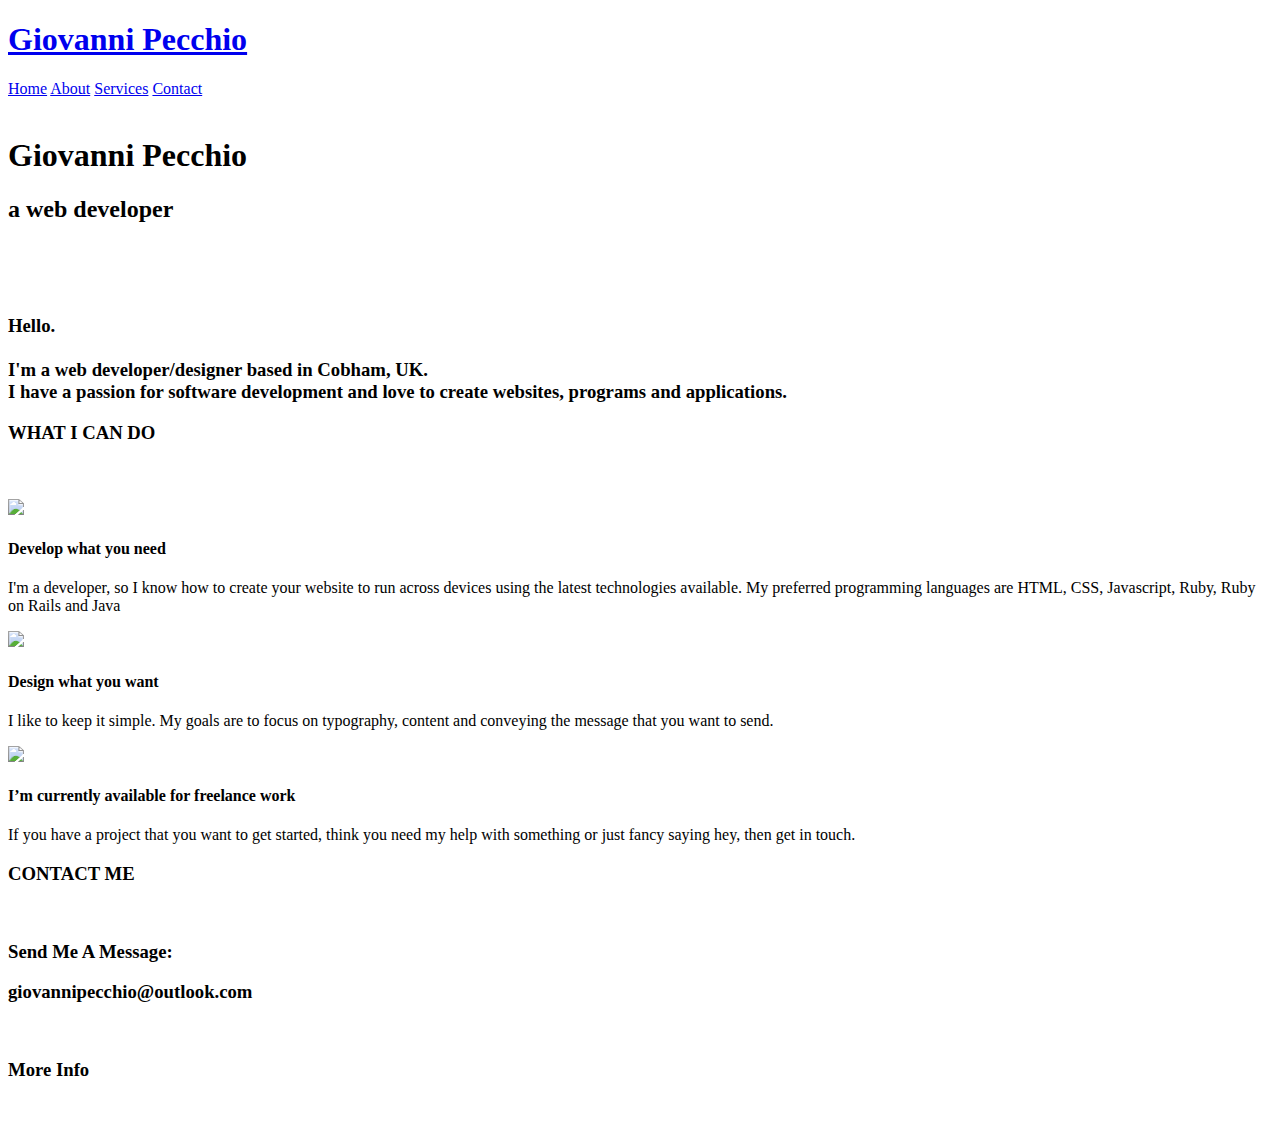
==== index.html @ c630ef9c "Added favicon" ====
<!DOCTYPE html>
<html lang="en">
  <head>
    <meta charset="utf-8">
    <meta name="viewport" content="width=device-width, initial-scale=1.0">
    <meta name="description" content="">
    <meta name="author" content="">
    <link rel="shortcut icon" href="assets/ico/favicon.png">

    <title>Giovanni Pecchio - a web developer</title>

    <!-- Bootstrap core CSS -->
    <link href="assets/css/bootstrap.css" rel="stylesheet">

    <!-- Custom styles for this template -->
    <link href="assets/css/main.css" rel="stylesheet">
	  <link rel="stylesheet" href="assets/css/font-awesome.min.css">

    <script src="assets/js/jquery.min.js"></script>
	  <script src="assets/js/Chart.js"></script>
	  <script src="assets/js/modernizr.custom.js"></script>

    <link rel='shortcut icon' href='favicon.ico' type='image/x-icon'/ >

    <link href='http://fonts.googleapis.com/css?family=Lato:300,400,700,300italic,400italic' rel='stylesheet' type='text/css'>
    <link href='http://fonts.googleapis.com/css?family=Raleway:400,300,700' rel='stylesheet' type='text/css'>
    <link href="https://fonts.googleapis.com/css?family=Pacifico" rel="stylesheet">
    <link href="https://fonts.googleapis.com/css?family=Montserrat" rel="stylesheet">
  </head>

  <body data-spy="scroll" data-offset="0" data-target="#theMenu">

	<!-- Menu -->
	<nav class="menu" id="theMenu">
		<div class="menu-wrap">
			<h1 class="logo"><a href="index.html#home">Giovanni Pecchio</a></h1>
			<i class="icon-remove menu-close"></i>
			<a href="#home" class="smoothScroll">Home</a>
			<a href="#bio" class="smoothScroll">About</a>
      <a href="#services" class="smoothScroll">Services</a>
			<a href="#contact" class="smoothScroll">Contact</a>
			<a href="https://twitter.com/GioPecchio" target="_blank"><i class="icon-twitter"></i></a>
			<a href="https://github.com/GPecchio/" target="_blank"><i class="icon-github"></i></a>
			<a href="https://www.linkedin.com/in/giovanni-p-6b7462131/" target="_blank"><i class="icon-linkedin"></i></a>
      <a href="mailto:giovannipecchio@outlook.com" target="_top"><i class="icon-envelope"></i></a>
		</div>

		<!-- Menu button -->
		<div id="menuToggle"><i class="icon-reorder"></i></div>
	</nav>

	<!-- ========== HEADER SECTION ========== -->
	<section id="home" name="home"></section>
	<div id="headerwrap">
		<div class="container">
			<br>
			<h1>Giovanni Pecchio</h1>
			<h2>a web developer</h2>
			<div class="row">
				<br>
				<br>
				<br>
				<div class="col-lg-6 col-lg-offset-3">
				</div>
			</div>
		</div><!-- /container -->
    <div id="red-box">
    </div>
	</div><!-- /headerwrap -->


	<!-- ========== BIO SECTION ========== -->
	<div id="bio">
		<div class="container">
			<div class="row">
				<div class="col-lg-8 col-lg-offset-2">
				<h3><bold>Hello.</bold><br><br> I'm a <bold>web developer</bold>/<bold>designer</bold> based in Cobham, UK.<br> I have a passion for software development and love to create <bold>websites</bold>, <bold>programs</bold> and <bold>applications.</bold>
				</h3>
				</div>
			</div>
		</div><!-- /container -->
	</div><!-- /w -->

	<!-- ========== SERVICES - GREY SECTION ========== -->
	<section id="services" name="services"></section>
	<div id="g">
		<div class="container">
			<div class="row">
				<h3><bold>WHAT I CAN DO</bold></h3>
				<br>
				<br>
				<div class="col-lg-6">
          <div class="panel panel-default">
            <div class="panel-body">
					     <img src="assets/img/coding.png">
					     <h4>Develop what you need</h4>
					     <p>I'm a developer, so I know how to create your website to run across devices using the latest technologies available. My preferred programming languages are HTML, CSS, Javascript, Ruby, Ruby on Rails and Java</p>
            </div>
          </div>
        </div>
				<div class="col-lg-6">
          <div class="panel panel-default">
            <div class="panel-body">
					     <img src="assets/img/editor.png">
					     <h4>Design what you want</h4>
					     <p>I like to keep it simple. My goals are to focus on typography, content and conveying the message that you want to send.</p>
            </div>
          </div>
        </div>
			</div>
      <div class="row">
        <div class="col-lg-12">
          <div class="panel panel-default">
            <div class="panel-body">
               <img src="assets/img/code.png">
               <h4>I’m currently available for freelance work</h4>
               <p>If you have a project that you want to get started, think you need my help with something or just fancy saying hey, then get in touch.</p>
            </div>
          </div>
        </div>
      </div>
		</div><!-- /container -->
	</div><!-- /g -->

	<!-- ========== ABOUT - GREY SECTION ========== -->
	<section id="freelance" name="freelance"></section>
	<div id="g-2" class="freelance">
		<div class="container">
			<div class="row">

			</div>
		</div><!-- /container -->
	</div><!-- /g -->

	<!-- ========== FOOTER SECTION ========== -->
	<section id="contact" name="contact"></section>
	<div id="f">
		<div class="container">
			<div class="row">
					<h3><b>CONTACT ME</b></h3>
					<br>
					<div class="col-lg-6">
						<h3><b>Send Me A Message:</b></h3>
						<h3>giovannipecchio@outlook.com</h3>
            <a href="mailto"></a>
						<br>
					</div>
					<div class="col-lg-6">
						<h3><b>More Info</b></h3>
						<p>
							<a href="https://twitter.com/GioPecchio" target="_blank"><i class="icon-twitter"></i></a>
							<a href="https://github.com/GPecchio/" target="_blank"><i class="icon-github"></i></a>
              <a href="https://www.linkedin.com/in/giovanni-p-6b7462131/" target="_blank"><i class="icon-linkedin"></i></a>
							<a href="mailto:giovannipecchio@outlook.com" target="_top"><i class="icon-envelope"></i></a>
						</p>
						<br>
					</div>
				</div>
			</div>
		</div><!-- /container -->
	</div><!-- /f -->

    <!-- Bootstrap core JavaScript
    ================================================== -->
    <!-- Placed at the end of the document so the pages load faster -->
	<script src="assets/js/classie.js"></script>
    <script src="assets/js/bootstrap.min.js"></script>
    <script src="assets/js/smoothscroll.js"></script>
	<script src="assets/js/main.js"></script>
</body>
</html>
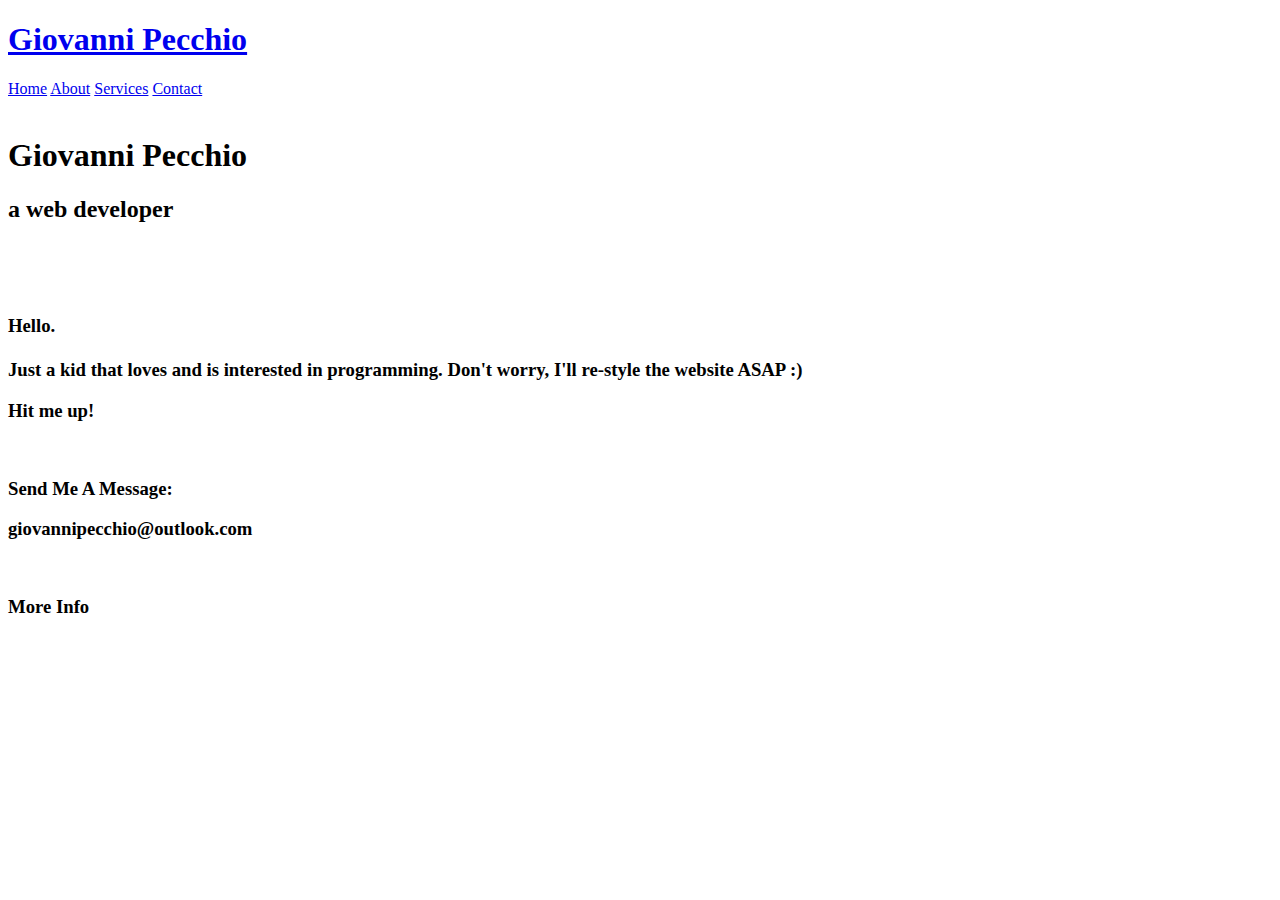
==== commit 5913d2e3: "update cringe website" ====
--- a/index.html
+++ b/index.html
@@ -20,7 +20,7 @@
 	  <script src="assets/js/Chart.js"></script>
 	  <script src="assets/js/modernizr.custom.js"></script>
 
-    <link rel='shortcut icon' href='favicon.ico' type='image/x-icon'/ >
+
 
     <link href='http://fonts.googleapis.com/css?family=Lato:300,400,700,300italic,400italic' rel='stylesheet' type='text/css'>
     <link href='http://fonts.googleapis.com/css?family=Raleway:400,300,700' rel='stylesheet' type='text/css'>
@@ -74,14 +74,14 @@
 		<div class="container">
 			<div class="row">
 				<div class="col-lg-8 col-lg-offset-2">
-				<h3><bold>Hello.</bold><br><br> I'm a <bold>web developer</bold>/<bold>designer</bold> based in Cobham, UK.<br> I have a passion for software development and love to create <bold>websites</bold>, <bold>programs</bold> and <bold>applications.</bold>
+				<h3><bold>Hello.</bold><br><br> Just a kid that loves and is interested in programming. Don't worry, I'll re-style the website ASAP :)
 				</h3>
 				</div>
 			</div>
 		</div><!-- /container -->
 	</div><!-- /w -->
 
-	<!-- ========== SERVICES - GREY SECTION ========== -->
+	<!-- ========== SERVICES - GREY SECTION ==========
 	<section id="services" name="services"></section>
 	<div id="g">
 		<div class="container">
@@ -119,9 +119,9 @@
           </div>
         </div>
       </div>
-		</div><!-- /container -->
+		</div><!-- /container
 	</div><!-- /g -->
-
+	
 	<!-- ========== ABOUT - GREY SECTION ========== -->
 	<section id="freelance" name="freelance"></section>
 	<div id="g-2" class="freelance">
@@ -137,7 +137,7 @@
 	<div id="f">
 		<div class="container">
 			<div class="row">
-					<h3><b>CONTACT ME</b></h3>
+					<h3><b>Hit me up!</b></h3>
 					<br>
 					<div class="col-lg-6">
 						<h3><b>Send Me A Message:</b></h3>
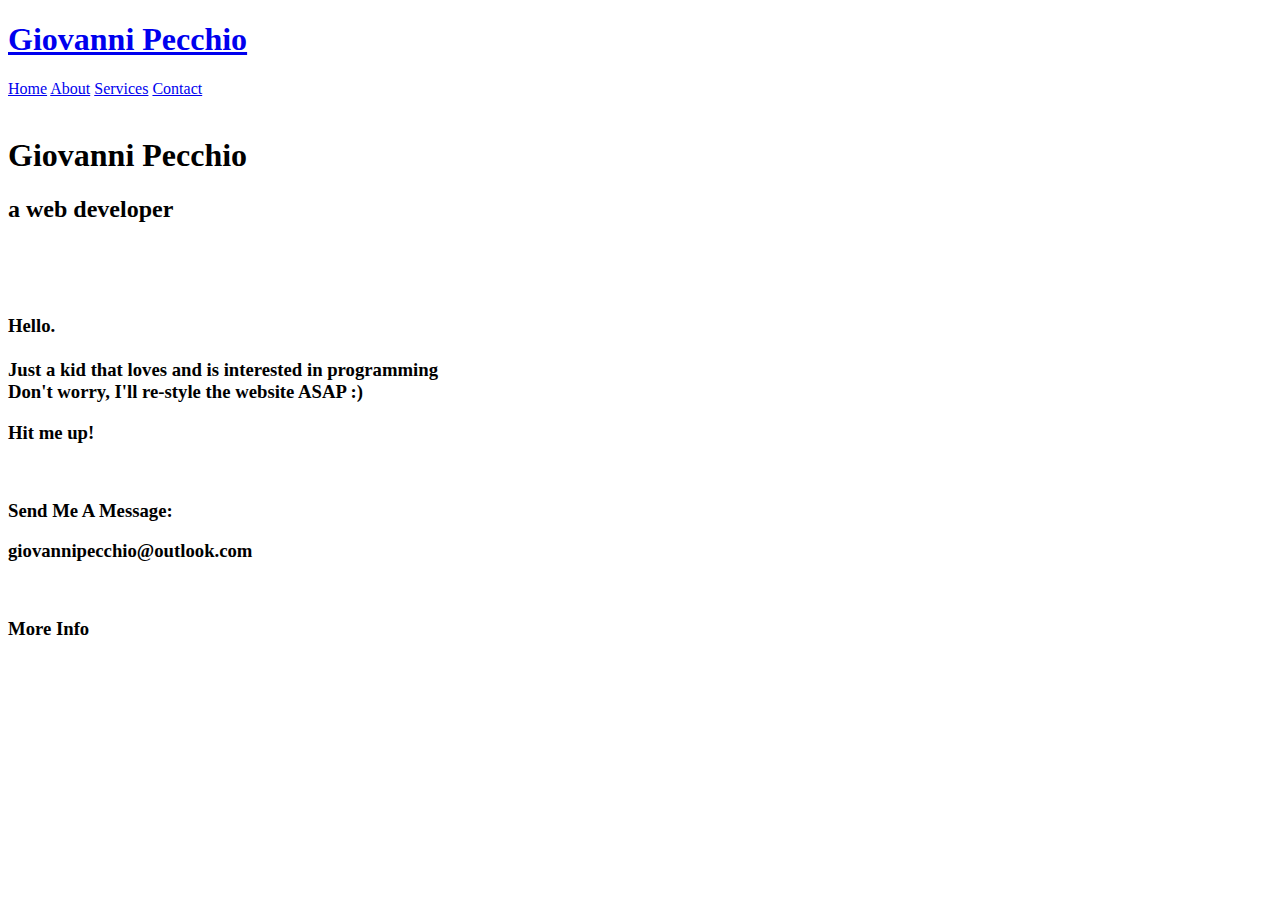
==== commit 8641e3df: "added break in about line" ====
--- a/index.html
+++ b/index.html
@@ -74,7 +74,7 @@
 		<div class="container">
 			<div class="row">
 				<div class="col-lg-8 col-lg-offset-2">
-				<h3><bold>Hello.</bold><br><br> Just a kid that loves and is interested in programming. Don't worry, I'll re-style the website ASAP :)
+				<h3><bold>Hello.</bold><br><br> Just a kid that loves and is interested in programming<br>Don't worry, I'll re-style the website ASAP :)
 				</h3>
 				</div>
 			</div>
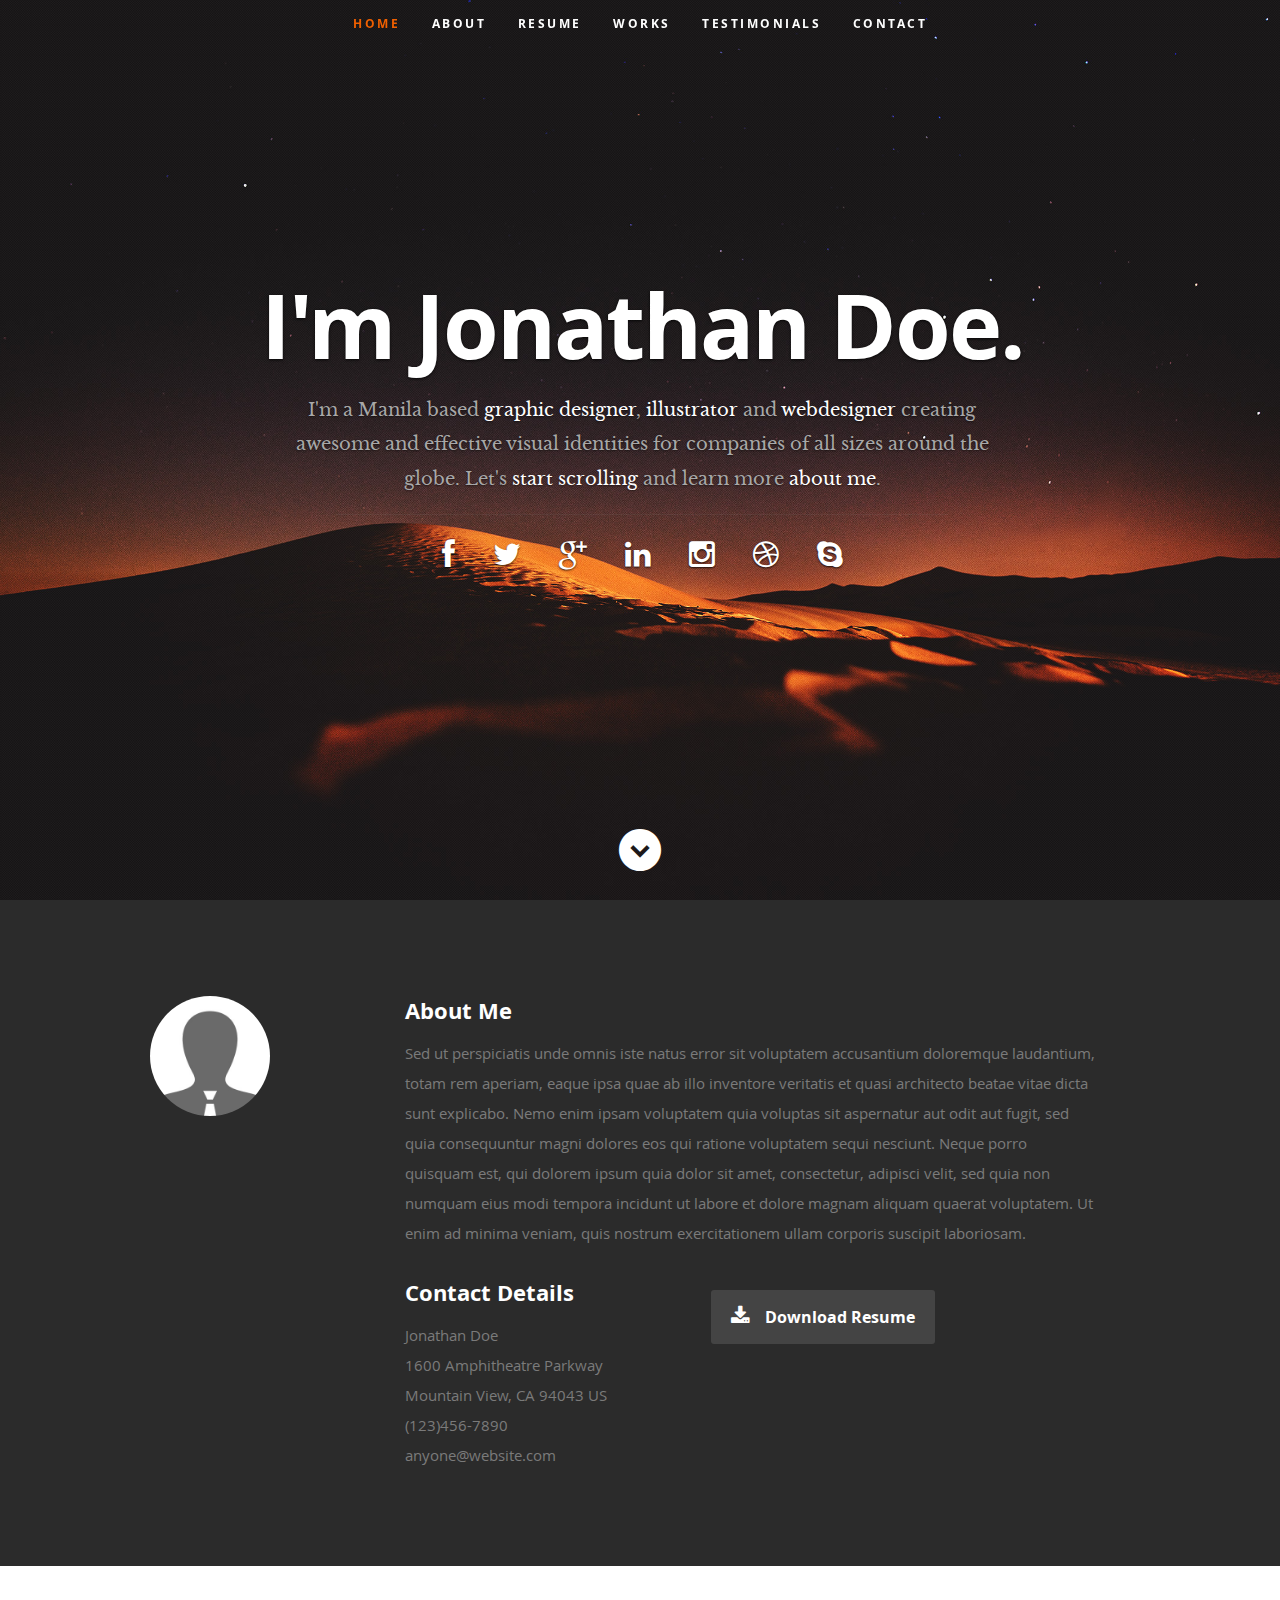
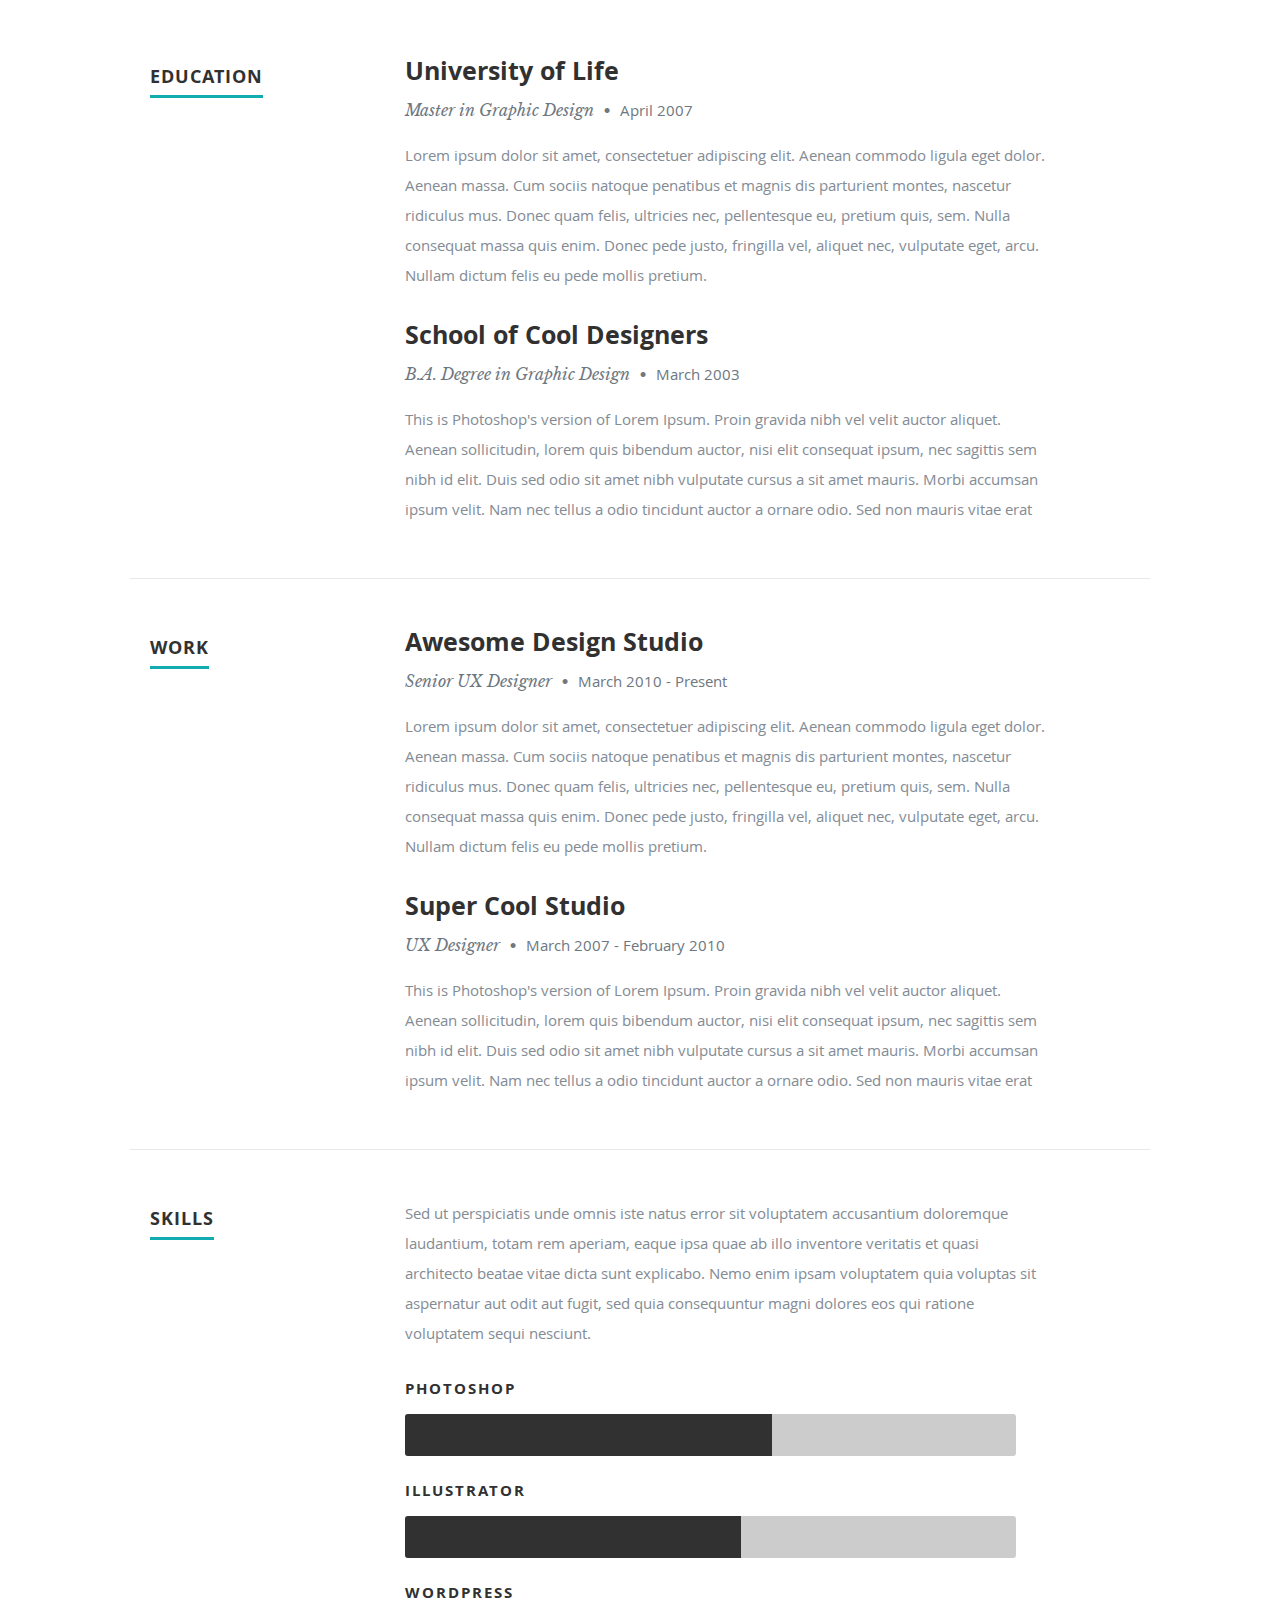
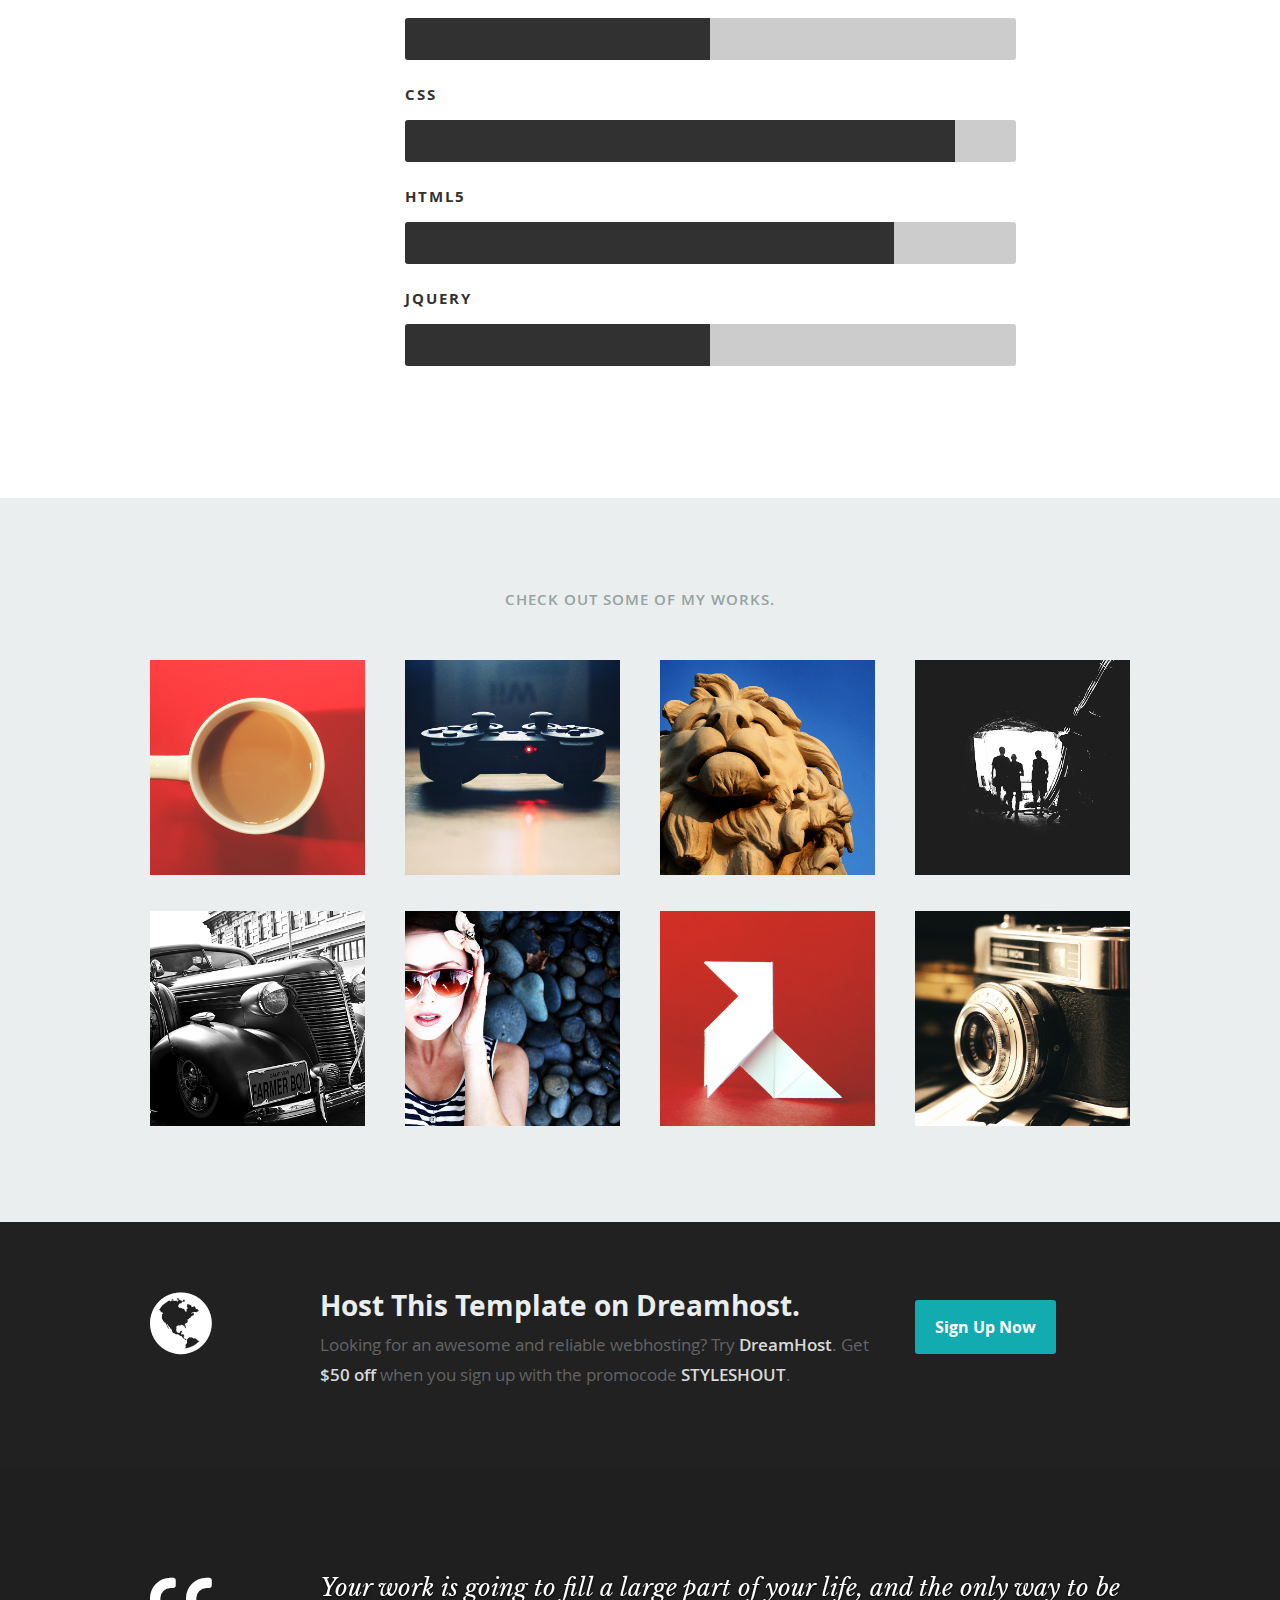
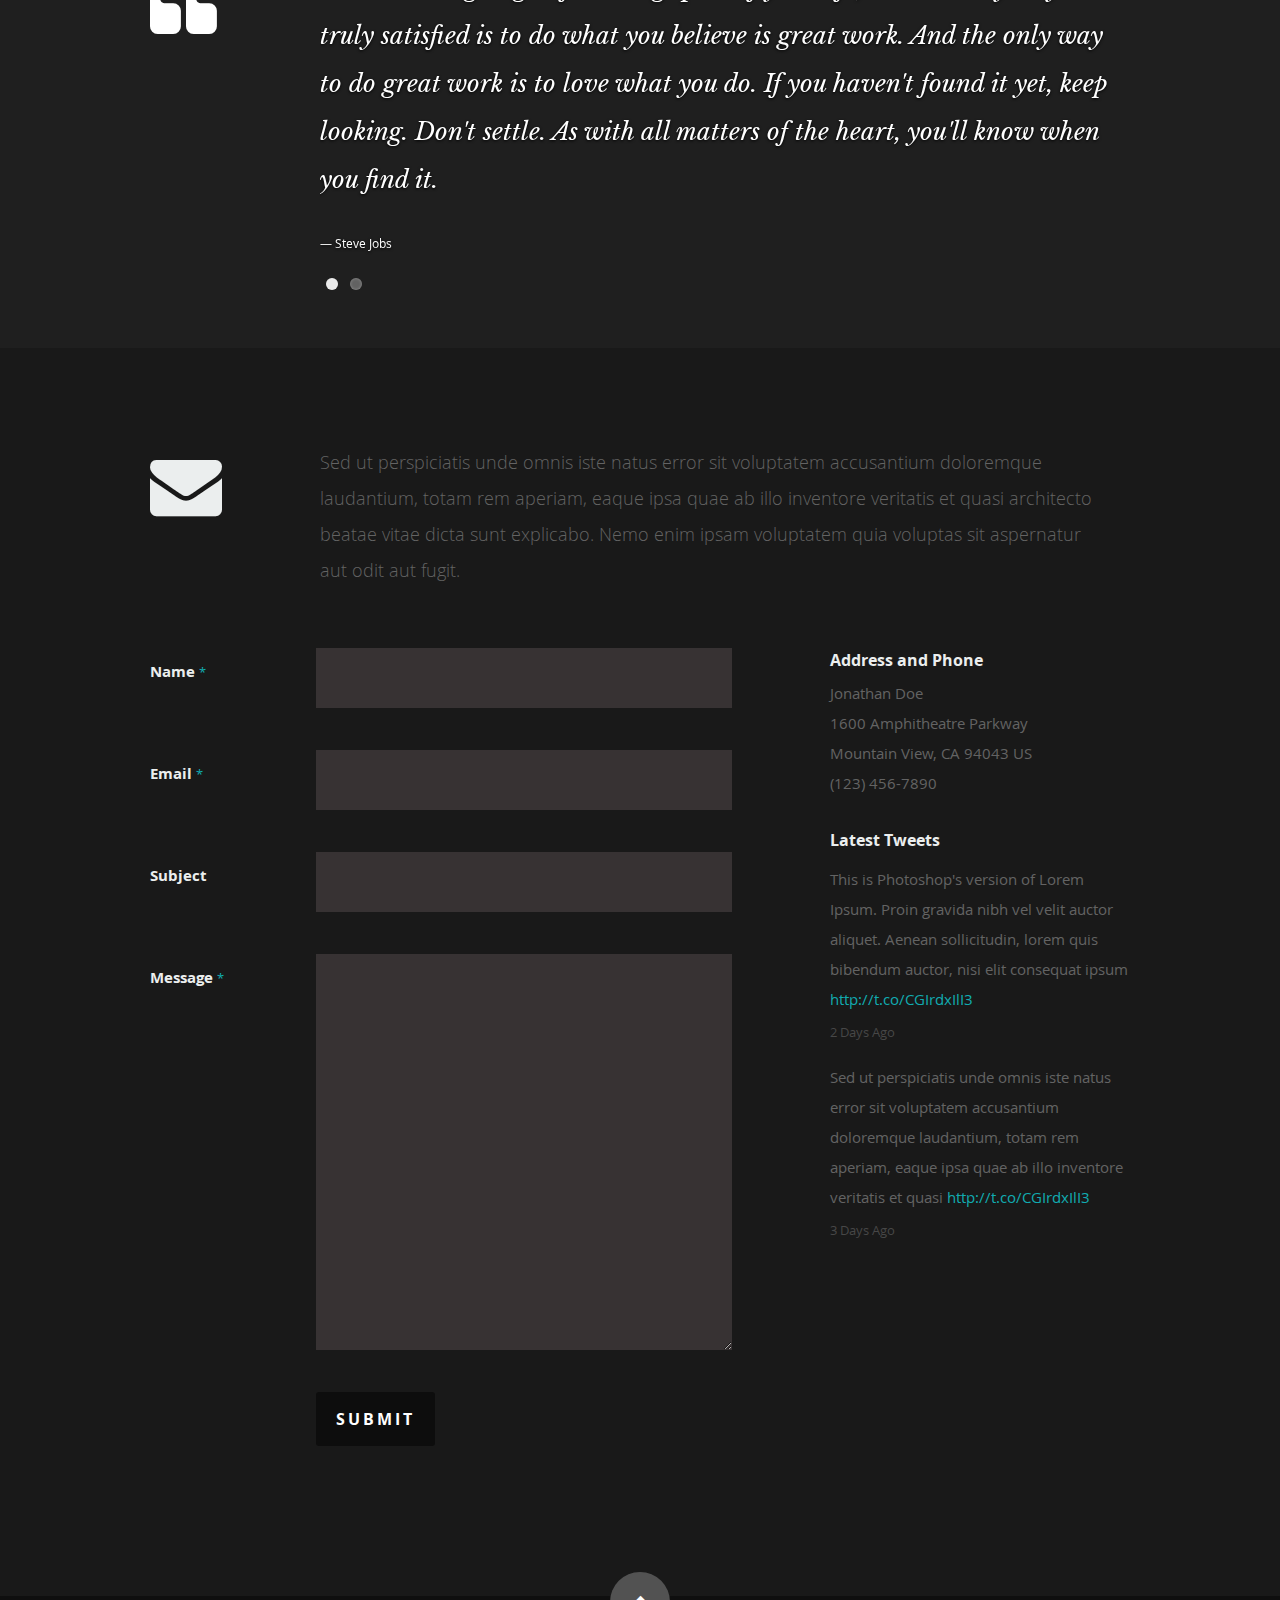
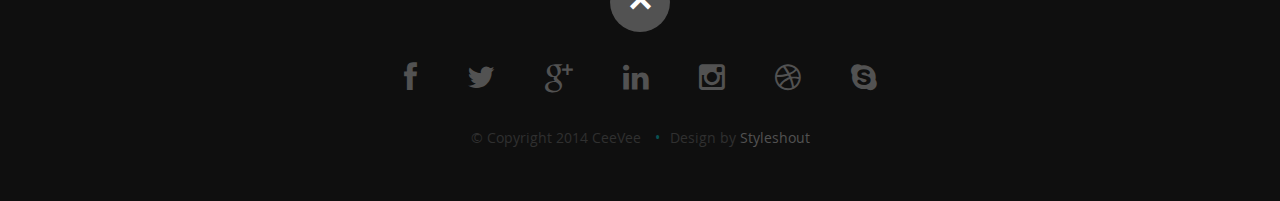
==== commit 99478d92: "changed template for website" ====
--- a/index.html
+++ b/index.html
@@ -1,171 +1,826 @@
 <!DOCTYPE html>
-<html lang="en">
-  <head>
-    <meta charset="utf-8">
-    <meta name="viewport" content="width=device-width, initial-scale=1.0">
-    <meta name="description" content="">
-    <meta name="author" content="">
-    <link rel="shortcut icon" href="assets/ico/favicon.png">
-
-    <title>Giovanni Pecchio - a web developer</title>
-
-    <!-- Bootstrap core CSS -->
-    <link href="assets/css/bootstrap.css" rel="stylesheet">
-
-    <!-- Custom styles for this template -->
-    <link href="assets/css/main.css" rel="stylesheet">
-	  <link rel="stylesheet" href="assets/css/font-awesome.min.css">
-
-    <script src="assets/js/jquery.min.js"></script>
-	  <script src="assets/js/Chart.js"></script>
-	  <script src="assets/js/modernizr.custom.js"></script>
-
-
-
-    <link href='http://fonts.googleapis.com/css?family=Lato:300,400,700,300italic,400italic' rel='stylesheet' type='text/css'>
-    <link href='http://fonts.googleapis.com/css?family=Raleway:400,300,700' rel='stylesheet' type='text/css'>
-    <link href="https://fonts.googleapis.com/css?family=Pacifico" rel="stylesheet">
-    <link href="https://fonts.googleapis.com/css?family=Montserrat" rel="stylesheet">
-  </head>
-
-  <body data-spy="scroll" data-offset="0" data-target="#theMenu">
-
-	<!-- Menu -->
-	<nav class="menu" id="theMenu">
-		<div class="menu-wrap">
-			<h1 class="logo"><a href="index.html#home">Giovanni Pecchio</a></h1>
-			<i class="icon-remove menu-close"></i>
-			<a href="#home" class="smoothScroll">Home</a>
-			<a href="#bio" class="smoothScroll">About</a>
-      <a href="#services" class="smoothScroll">Services</a>
-			<a href="#contact" class="smoothScroll">Contact</a>
-			<a href="https://twitter.com/GioPecchio" target="_blank"><i class="icon-twitter"></i></a>
-			<a href="https://github.com/GPecchio/" target="_blank"><i class="icon-github"></i></a>
-			<a href="https://www.linkedin.com/in/giovanni-p-6b7462131/" target="_blank"><i class="icon-linkedin"></i></a>
-      <a href="mailto:giovannipecchio@outlook.com" target="_top"><i class="icon-envelope"></i></a>
-		</div>
-
-		<!-- Menu button -->
-		<div id="menuToggle"><i class="icon-reorder"></i></div>
-	</nav>
-
-	<!-- ========== HEADER SECTION ========== -->
-	<section id="home" name="home"></section>
-	<div id="headerwrap">
-		<div class="container">
-			<br>
-			<h1>Giovanni Pecchio</h1>
-			<h2>a web developer</h2>
-			<div class="row">
-				<br>
-				<br>
-				<br>
-				<div class="col-lg-6 col-lg-offset-3">
-				</div>
-			</div>
-		</div><!-- /container -->
-    <div id="red-box">
-    </div>
-	</div><!-- /headerwrap -->
-
-
-	<!-- ========== BIO SECTION ========== -->
-	<div id="bio">
-		<div class="container">
-			<div class="row">
-				<div class="col-lg-8 col-lg-offset-2">
-				<h3><bold>Hello.</bold><br><br> Just a kid that loves and is interested in programming<br>Don't worry, I'll re-style the website ASAP :)
-				</h3>
-				</div>
-			</div>
-		</div><!-- /container -->
-	</div><!-- /w -->
-
-	<!-- ========== SERVICES - GREY SECTION ==========
-	<section id="services" name="services"></section>
-	<div id="g">
-		<div class="container">
-			<div class="row">
-				<h3><bold>WHAT I CAN DO</bold></h3>
-				<br>
-				<br>
-				<div class="col-lg-6">
-          <div class="panel panel-default">
-            <div class="panel-body">
-					     <img src="assets/img/coding.png">
-					     <h4>Develop what you need</h4>
-					     <p>I'm a developer, so I know how to create your website to run across devices using the latest technologies available. My preferred programming languages are HTML, CSS, Javascript, Ruby, Ruby on Rails and Java</p>
-            </div>
-          </div>
-        </div>
-				<div class="col-lg-6">
-          <div class="panel panel-default">
-            <div class="panel-body">
-					     <img src="assets/img/editor.png">
-					     <h4>Design what you want</h4>
-					     <p>I like to keep it simple. My goals are to focus on typography, content and conveying the message that you want to send.</p>
-            </div>
-          </div>
-        </div>
-			</div>
+<!--[if lt IE 8 ]><html class="no-js ie ie7" lang="en"> <![endif]-->
+<!--[if IE 8 ]><html class="no-js ie ie8" lang="en"> <![endif]-->
+<!--[if (gte IE 8)|!(IE)]><!--><html class="no-js" lang="en"> <!--<![endif]-->
+<head>
+
+   <!--- Basic Page Needs
+   ================================================== -->
+   <meta charset="utf-8">
+	<title>Ceevee - Free Responsive HTML5/CSS3 Template</title>
+	<meta name="description" content="">
+	<meta name="author" content="">
+
+   <!-- Mobile Specific Metas
+   ================================================== -->
+	<meta name="viewport" content="width=device-width, initial-scale=1, maximum-scale=1">
+
+	<!-- CSS
+    ================================================== -->
+   <link rel="stylesheet" href="css/default.css">
+	<link rel="stylesheet" href="css/layout.css">
+   <link rel="stylesheet" href="css/media-queries.css">
+   <link rel="stylesheet" href="css/magnific-popup.css">
+
+   <!-- Script
+   ================================================== -->
+	<script src="js/modernizr.js"></script>
+
+   <!-- Favicons
+	================================================== -->
+	<link rel="shortcut icon" href="favicon.png" >
+
+</head>
+
+<body>
+
+   <!-- Header
+   ================================================== -->
+   <header id="home">
+
+      <nav id="nav-wrap">
+
+         <a class="mobile-btn" href="#nav-wrap" title="Show navigation">Show navigation</a>
+	      <a class="mobile-btn" href="#" title="Hide navigation">Hide navigation</a>
+
+         <ul id="nav" class="nav">
+            <li class="current"><a class="smoothscroll" href="#home">Home</a></li>
+            <li><a class="smoothscroll" href="#about">About</a></li>
+	         <li><a class="smoothscroll" href="#resume">Resume</a></li>
+            <li><a class="smoothscroll" href="#portfolio">Works</a></li>
+            <li><a class="smoothscroll" href="#testimonials">Testimonials</a></li>
+            <li><a class="smoothscroll" href="#contact">Contact</a></li>
+         </ul> <!-- end #nav -->
+
+      </nav> <!-- end #nav-wrap -->
+
+      <div class="row banner">
+         <div class="banner-text">
+            <h1 class="responsive-headline">I'm Jonathan Doe.</h1>
+            <h3>I'm a Manila based <span>graphic designer</span>, <span>illustrator</span> and <span>webdesigner</span> creating awesome and
+            effective visual identities for companies of all sizes around the globe. Let's <a class="smoothscroll" href="#about">start scrolling</a>
+            and learn more <a class="smoothscroll" href="#about">about me</a>.</h3>
+            <hr />
+            <ul class="social">
+               <li><a href="#"><i class="fa fa-facebook"></i></a></li>
+               <li><a href="#"><i class="fa fa-twitter"></i></a></li>
+               <li><a href="#"><i class="fa fa-google-plus"></i></a></li>
+               <li><a href="#"><i class="fa fa-linkedin"></i></a></li>
+               <li><a href="#"><i class="fa fa-instagram"></i></a></li>
+               <li><a href="#"><i class="fa fa-dribbble"></i></a></li>
+               <li><a href="#"><i class="fa fa-skype"></i></a></li>
+            </ul>
+         </div>
+      </div>
+
+      <p class="scrolldown">
+         <a class="smoothscroll" href="#about"><i class="icon-down-circle"></i></a>
+      </p>
+
+   </header> <!-- Header End -->
+
+
+   <!-- About Section
+   ================================================== -->
+   <section id="about">
+
       <div class="row">
-        <div class="col-lg-12">
-          <div class="panel panel-default">
-            <div class="panel-body">
-               <img src="assets/img/code.png">
-               <h4>I’m currently available for freelance work</h4>
-               <p>If you have a project that you want to get started, think you need my help with something or just fancy saying hey, then get in touch.</p>
-            </div>
-          </div>
-        </div>
+
+         <div class="three columns">
+
+            <img class="profile-pic"  src="images/profilepic.jpg" alt="" />
+
+         </div>
+
+         <div class="nine columns main-col">
+
+            <h2>About Me</h2>
+
+            <p>Sed ut perspiciatis unde omnis iste natus error sit voluptatem accusantium doloremque laudantium, totam rem aperiam,
+            eaque ipsa quae ab illo inventore veritatis et quasi architecto beatae vitae dicta sunt explicabo. Nemo enim ipsam
+            voluptatem quia voluptas sit aspernatur aut odit aut fugit, sed quia consequuntur magni dolores eos qui ratione
+            voluptatem sequi nesciunt. Neque porro quisquam est, qui dolorem ipsum quia dolor sit amet, consectetur, adipisci velit,
+            sed quia non numquam eius modi tempora incidunt ut labore et dolore magnam aliquam quaerat voluptatem.
+            Ut enim ad minima veniam, quis nostrum exercitationem ullam corporis suscipit laboriosam.
+            </p>
+
+            <div class="row">
+
+               <div class="columns contact-details">
+
+                  <h2>Contact Details</h2>
+                  <p class="address">
+						   <span>Jonathan Doe</span><br>
+						   <span>1600 Amphitheatre Parkway<br>
+						         Mountain View, CA 94043 US
+                     </span><br>
+						   <span>(123)456-7890</span><br>
+                     <span>anyone@website.com</span>
+					   </p>
+
+               </div>
+
+               <div class="columns download">
+                  <p>
+                     <a href="#" class="button"><i class="fa fa-download"></i>Download Resume</a>
+                  </p>
+               </div>
+
+            </div> <!-- end row -->
+
+         </div> <!-- end .main-col -->
+
       </div>
-		</div><!-- /container
-	</div><!-- /g -->
-	
-	<!-- ========== ABOUT - GREY SECTION ========== -->
-	<section id="freelance" name="freelance"></section>
-	<div id="g-2" class="freelance">
-		<div class="container">
-			<div class="row">
-
-			</div>
-		</div><!-- /container -->
-	</div><!-- /g -->
-
-	<!-- ========== FOOTER SECTION ========== -->
-	<section id="contact" name="contact"></section>
-	<div id="f">
-		<div class="container">
-			<div class="row">
-					<h3><b>Hit me up!</b></h3>
-					<br>
-					<div class="col-lg-6">
-						<h3><b>Send Me A Message:</b></h3>
-						<h3>giovannipecchio@outlook.com</h3>
-            <a href="mailto"></a>
-						<br>
-					</div>
-					<div class="col-lg-6">
-						<h3><b>More Info</b></h3>
-						<p>
-							<a href="https://twitter.com/GioPecchio" target="_blank"><i class="icon-twitter"></i></a>
-							<a href="https://github.com/GPecchio/" target="_blank"><i class="icon-github"></i></a>
-              <a href="https://www.linkedin.com/in/giovanni-p-6b7462131/" target="_blank"><i class="icon-linkedin"></i></a>
-							<a href="mailto:giovannipecchio@outlook.com" target="_top"><i class="icon-envelope"></i></a>
-						</p>
-						<br>
-					</div>
-				</div>
-			</div>
-		</div><!-- /container -->
-	</div><!-- /f -->
-
-    <!-- Bootstrap core JavaScript
-    ================================================== -->
-    <!-- Placed at the end of the document so the pages load faster -->
-	<script src="assets/js/classie.js"></script>
-    <script src="assets/js/bootstrap.min.js"></script>
-    <script src="assets/js/smoothscroll.js"></script>
-	<script src="assets/js/main.js"></script>
+
+   </section> <!-- About Section End-->
+
+
+   <!-- Resume Section
+   ================================================== -->
+   <section id="resume">
+
+      <!-- Education
+      ----------------------------------------------- -->
+      <div class="row education">
+
+         <div class="three columns header-col">
+            <h1><span>Education</span></h1>
+         </div>
+
+         <div class="nine columns main-col">
+
+            <div class="row item">
+
+               <div class="twelve columns">
+
+                  <h3>University of Life</h3>
+                  <p class="info">Master in Graphic Design <span>&bull;</span> <em class="date">April 2007</em></p>
+
+                  <p>
+                  Lorem ipsum dolor sit amet, consectetuer adipiscing elit. Aenean commodo ligula eget dolor. Aenean massa.
+                  Cum sociis natoque penatibus et magnis dis parturient montes, nascetur ridiculus mus. Donec quam felis,
+                  ultricies nec, pellentesque eu, pretium quis, sem. Nulla consequat massa quis enim.
+                  Donec pede justo, fringilla vel, aliquet nec, vulputate eget, arcu. Nullam dictum felis eu pede mollis pretium.
+                  </p>
+
+               </div>
+
+            </div> <!-- item end -->
+
+            <div class="row item">
+
+               <div class="twelve columns">
+
+                  <h3>School of Cool Designers</h3>
+                  <p class="info">B.A. Degree in Graphic Design <span>&bull;</span> <em class="date">March 2003</em></p>
+
+                  <p>
+                  This is Photoshop's version  of Lorem Ipsum. Proin gravida nibh vel velit auctor aliquet.
+                  Aenean sollicitudin, lorem quis bibendum auctor, nisi elit consequat ipsum, nec sagittis sem
+                  nibh id elit. Duis sed odio sit amet nibh vulputate cursus a sit amet mauris. Morbi accumsan
+                  ipsum velit. Nam nec tellus a odio tincidunt auctor a ornare odio. Sed non  mauris vitae erat
+                  </p>
+
+               </div>
+
+            </div> <!-- item end -->
+
+         </div> <!-- main-col end -->
+
+      </div> <!-- End Education -->
+
+
+      <!-- Work
+      ----------------------------------------------- -->
+      <div class="row work">
+
+         <div class="three columns header-col">
+            <h1><span>Work</span></h1>
+         </div>
+
+         <div class="nine columns main-col">
+
+            <div class="row item">
+
+               <div class="twelve columns">
+
+                  <h3>Awesome Design Studio</h3>
+                  <p class="info">Senior UX Designer <span>&bull;</span> <em class="date">March 2010 - Present</em></p>
+
+                  <p>
+                  Lorem ipsum dolor sit amet, consectetuer adipiscing elit. Aenean commodo ligula eget dolor. Aenean massa.
+                  Cum sociis natoque penatibus et magnis dis parturient montes, nascetur ridiculus mus. Donec quam felis,
+                  ultricies nec, pellentesque eu, pretium quis, sem. Nulla consequat massa quis enim.
+                  Donec pede justo, fringilla vel, aliquet nec, vulputate eget, arcu. Nullam dictum felis eu pede mollis pretium.
+                  </p>
+
+               </div>
+
+            </div> <!-- item end -->
+
+            <div class="row item">
+
+               <div class="twelve columns">
+
+                  <h3>Super Cool Studio</h3>
+                  <p class="info">UX Designer <span>&bull;</span> <em class="date">March 2007 - February 2010</em></p>
+
+                  <p>
+                  This is Photoshop's version  of Lorem Ipsum. Proin gravida nibh vel velit auctor aliquet.
+                  Aenean sollicitudin, lorem quis bibendum auctor, nisi elit consequat ipsum, nec sagittis sem
+                  nibh id elit. Duis sed odio sit amet nibh vulputate cursus a sit amet mauris. Morbi accumsan
+                  ipsum velit. Nam nec tellus a odio tincidunt auctor a ornare odio. Sed non  mauris vitae erat
+                  </p>
+
+               </div>
+
+            </div> <!-- item end -->
+
+         </div> <!-- main-col end -->
+
+      </div> <!-- End Work -->
+
+
+      <!-- Skills
+      ----------------------------------------------- -->
+      <div class="row skill">
+
+         <div class="three columns header-col">
+            <h1><span>Skills</span></h1>
+         </div>
+
+         <div class="nine columns main-col">
+
+            <p>Sed ut perspiciatis unde omnis iste natus error sit voluptatem accusantium doloremque laudantium, totam rem aperiam,
+            eaque ipsa quae ab illo inventore veritatis et quasi architecto beatae vitae dicta sunt explicabo. Nemo enim ipsam
+            voluptatem quia voluptas sit aspernatur aut odit aut fugit, sed quia consequuntur magni dolores eos qui ratione
+            voluptatem sequi nesciunt.
+            </p>
+
+				<div class="bars">
+
+				   <ul class="skills">
+					   <li><span class="bar-expand photoshop"></span><em>Photoshop</em></li>
+                  <li><span class="bar-expand illustrator"></span><em>Illustrator</em></li>
+						<li><span class="bar-expand wordpress"></span><em>Wordpress</em></li>
+						<li><span class="bar-expand css"></span><em>CSS</em></li>
+						<li><span class="bar-expand html5"></span><em>HTML5</em></li>
+                  <li><span class="bar-expand jquery"></span><em>jQuery</em></li>
+					</ul>
+
+				</div><!-- end skill-bars -->
+
+			</div> <!-- main-col end -->
+
+      </div> <!-- End skills -->
+
+   </section> <!-- Resume Section End-->
+
+
+   <!-- Portfolio Section
+   ================================================== -->
+   <section id="portfolio">
+
+      <div class="row">
+
+         <div class="twelve columns collapsed">
+
+            <h1>Check Out Some of My Works.</h1>
+
+            <!-- portfolio-wrapper -->
+            <div id="portfolio-wrapper" class="bgrid-quarters s-bgrid-thirds cf">
+
+          	   <div class="columns portfolio-item">
+                  <div class="item-wrap">
+
+                     <a href="#modal-01" title="">
+                        <img alt="" src="images/portfolio/coffee.jpg">
+                        <div class="overlay">
+                           <div class="portfolio-item-meta">
+          					      <h5>Coffee</h5>
+                              <p>Illustrration</p>
+          					   </div>
+                        </div>
+                        <div class="link-icon"><i class="icon-plus"></i></div>
+                     </a>
+
+                  </div>
+          		</div> <!-- item end -->
+
+               <div class="columns portfolio-item">
+                  <div class="item-wrap">
+
+                     <a href="#modal-02" title="">
+                        <img alt="" src="images/portfolio/console.jpg">
+                        <div class="overlay">
+                           <div class="portfolio-item-meta">
+          					      <h5>Console</h5>
+                              <p>Web Development</p>
+          					   </div>
+                        </div>
+                        <div class="link-icon"><i class="icon-plus"></i></div>
+                     </a>
+
+                  </div>
+          		</div> <!-- item end -->
+
+               <div class="columns portfolio-item">
+                  <div class="item-wrap">
+
+                     <a href="#modal-03" title="">
+                        <img alt="" src="images/portfolio/judah.jpg">
+                        <div class="overlay">
+                           <div class="portfolio-item-meta">
+          					      <h5>Judah</h5>
+                              <p>Webdesign</p>
+          					   </div>
+                        </div>
+                        <div class="link-icon"><i class="icon-plus"></i></div>
+                     </a>
+
+                  </div>
+          		</div> <!-- item end -->
+
+               <div class="columns portfolio-item">
+                  <div class="item-wrap">
+
+                     <a href="#modal-04" title="">
+                        <img alt="" src="images/portfolio/into-the-light.jpg">
+                        <div class="overlay">
+                           <div class="portfolio-item-meta">
+          					      <h5>Into The Light</h5>
+                              <p>Photography</p>
+          					   </div>
+                        </div>
+                        <div class="link-icon"><i class="icon-plus"></i></div>
+                     </a>
+
+                  </div>
+          		</div> <!-- item end -->
+
+               <div class="columns portfolio-item">
+                  <div class="item-wrap">
+
+                     <a href="#modal-05" title="">
+                        <img alt="" src="images/portfolio/farmerboy.jpg">
+                        <div class="overlay">
+                           <div class="portfolio-item-meta">
+          					      <h5>Farmer Boy</h5>
+                              <p>Branding</p>
+          					   </div>
+                        </div>
+                        <div class="link-icon"><i class="icon-plus"></i></div>
+                     </a>
+
+                  </div>
+          		</div> <!-- item end -->
+
+               <div class="columns portfolio-item">
+                  <div class="item-wrap">
+
+                     <a href="#modal-06" title="">
+                        <img alt="" src="images/portfolio/girl.jpg">
+                        <div class="overlay">
+                           <div class="portfolio-item-meta">
+          					      <h5>Girl</h5>
+                              <p>Photography</p>
+          					   </div>
+                        </div>
+                        <div class="link-icon"><i class="icon-plus"></i></div>
+                     </a>
+
+                  </div>
+          		</div> <!-- item end -->
+
+               <div class="columns portfolio-item">
+                  <div class="item-wrap">
+
+                     <a href="#modal-07" title="">
+                        <img alt="" src="images/portfolio/origami.jpg">
+                        <div class="overlay">
+                           <div class="portfolio-item-meta">
+          					      <h5>Origami</h5>
+                              <p>Illustrration</p>
+          					   </div>
+                        </div>
+                        <div class="link-icon"><i class="icon-plus"></i></div>
+                     </a>
+
+                  </div>
+          		</div> <!-- item end -->
+
+               <div class="columns portfolio-item">
+                  <div class="item-wrap">
+
+                     <a href="#modal-08" title="">
+                        <img alt="" src="images/portfolio/retrocam.jpg">
+                        <div class="overlay">
+                           <div class="portfolio-item-meta">
+          					      <h5>Retrocam</h5>
+                              <p>Web Development</p>
+          					   </div>
+                        </div>
+                        <div class="link-icon"><i class="icon-plus"></i></div>
+                     </a>
+
+                  </div>
+          		</div>  <!-- item end -->
+
+            </div> <!-- portfolio-wrapper end -->
+
+         </div> <!-- twelve columns end -->
+
+
+         <!-- Modal Popup
+	      --------------------------------------------------------------- -->
+
+         <div id="modal-01" class="popup-modal mfp-hide">
+
+		      <img class="scale-with-grid" src="images/portfolio/modals/m-coffee.jpg" alt="" />
+
+		      <div class="description-box">
+			      <h4>Coffee Cup</h4>
+			      <p>Proin gravida nibh vel velit auctor aliquet. Aenean sollicitudin, lorem quis bibendum auctor, nisi elit consequat ipsum, nec sagittis sem nibh id elit.</p>
+               <span class="categories"><i class="fa fa-tag"></i>Branding, Webdesign</span>
+		      </div>
+
+            <div class="link-box">
+               <a href="http://www.behance.net">Details</a>
+		         <a class="popup-modal-dismiss">Close</a>
+            </div>
+
+	      </div><!-- modal-01 End -->
+
+         <div id="modal-02" class="popup-modal mfp-hide">
+
+		      <img class="scale-with-grid" src="images/portfolio/modals/m-console.jpg" alt="" />
+
+		      <div class="description-box">
+			      <h4>Console</h4>
+			      <p>Proin gravida nibh vel velit auctor aliquet. Aenean sollicitudin, lorem quis bibendum auctor, nisi elit consequat ipsum, nec sagittis sem nibh id elit.</p>
+               <span class="categories"><i class="fa fa-tag"></i>Branding, Web Development</span>
+		      </div>
+
+            <div class="link-box">
+               <a href="http://www.behance.net">Details</a>
+		         <a class="popup-modal-dismiss">Close</a>
+            </div>
+
+	      </div><!-- modal-02 End -->
+
+         <div id="modal-03" class="popup-modal mfp-hide">
+
+		      <img class="scale-with-grid" src="images/portfolio/modals/m-judah.jpg" alt="" />
+
+		      <div class="description-box">
+			      <h4>Judah</h4>
+			      <p>Proin gravida nibh vel velit auctor aliquet. Aenean sollicitudin, lorem quis bibendum auctor, nisi elit consequat ipsum, nec sagittis sem nibh id elit.</p>
+               <span class="categories"><i class="fa fa-tag"></i>Branding</span>
+		      </div>
+
+            <div class="link-box">
+               <a href="http://www.behance.net">Details</a>
+		         <a class="popup-modal-dismiss">Close</a>
+            </div>
+
+	      </div><!-- modal-03 End -->
+
+         <div id="modal-04" class="popup-modal mfp-hide">
+
+		      <img class="scale-with-grid" src="images/portfolio/modals/m-intothelight.jpg" alt="" />
+
+		      <div class="description-box">
+			      <h4>Into the Light</h4>
+			      <p>Proin gravida nibh vel velit auctor aliquet. Aenean sollicitudin, lorem quis bibendum auctor, nisi elit consequat ipsum, nec sagittis sem nibh id elit.</p>
+               <span class="categories"><i class="fa fa-tag"></i>Photography</span>
+		      </div>
+
+            <div class="link-box">
+               <a href="http://www.behance.net">Details</a>
+		         <a class="popup-modal-dismiss">Close</a>
+            </div>
+
+	      </div><!-- modal-04 End -->
+
+         <div id="modal-05" class="popup-modal mfp-hide">
+
+		      <img class="scale-with-grid" src="images/portfolio/modals/m-farmerboy.jpg" alt="" />
+
+		      <div class="description-box">
+			      <h4>Farmer Boy</h4>
+			      <p>Proin gravida nibh vel velit auctor aliquet. Aenean sollicitudin, lorem quis bibendum auctor, nisi elit consequat ipsum, nec sagittis sem nibh id elit.</p>
+               <span class="categories"><i class="fa fa-tag"></i>Branding, Webdesign</span>
+		      </div>
+
+            <div class="link-box">
+               <a href="http://www.behance.net">Details</a>
+		         <a class="popup-modal-dismiss">Close</a>
+            </div>
+
+	      </div><!-- modal-05 End -->
+
+         <div id="modal-06" class="popup-modal mfp-hide">
+
+		      <img class="scale-with-grid" src="images/portfolio/modals/m-girl.jpg" alt="" />
+
+		      <div class="description-box">
+			      <h4>Girl</h4>
+			      <p>Proin gravida nibh vel velit auctor aliquet. Aenean sollicitudin, lorem quis bibendum auctor, nisi elit consequat ipsum, nec sagittis sem nibh id elit.</p>
+               <span class="categories"><i class="fa fa-tag"></i>Photography</span>
+		      </div>
+
+            <div class="link-box">
+               <a href="http://www.behance.net">Details</a>
+		         <a class="popup-modal-dismiss">Close</a>
+            </div>
+
+	      </div><!-- modal-06 End -->
+
+         <div id="modal-07" class="popup-modal mfp-hide">
+
+		      <img class="scale-with-grid" src="images/portfolio/modals/m-origami.jpg" alt="" />
+
+		      <div class="description-box">
+			      <h4>Origami</h4>
+			      <p>Proin gravida nibh vel velit auctor aliquet. Aenean sollicitudin, lorem quis bibendum auctor, nisi elit consequat ipsum, nec sagittis sem nibh id elit.</p>
+               <span class="categories"><i class="fa fa-tag"></i>Branding, Illustration</span>
+		      </div>
+
+            <div class="link-box">
+               <a href="http://www.behance.net">Details</a>
+		         <a class="popup-modal-dismiss">Close</a>
+            </div>
+
+	      </div><!-- modal-07 End -->
+
+         <div id="modal-08" class="popup-modal mfp-hide">
+
+		      <img class="scale-with-grid" src="images/portfolio/modals/m-retrocam.jpg" alt="" />
+
+		      <div class="description-box">
+			      <h4>Retrocam</h4>
+			      <p>Proin gravida nibh vel velit auctor aliquet. Aenean sollicitudin, lorem quis bibendum auctor, nisi elit consequat ipsum, nec sagittis sem nibh id elit.</p>
+               <span class="categories"><i class="fa fa-tag"></i>Webdesign, Photography</span>
+		      </div>
+
+            <div class="link-box">
+               <a href="http://www.behance.net">Details</a>
+		         <a class="popup-modal-dismiss">Close</a>
+            </div>
+
+	      </div><!-- modal-01 End -->
+
+
+      </div> <!-- row End -->
+
+   </section> <!-- Portfolio Section End-->
+
+
+   <!-- Call-To-Action Section
+   ================================================== -->
+   <section id="call-to-action">
+
+      <div class="row">
+
+         <div class="two columns header-col">
+
+            <h1><span>Get Hosting.</span></h1>
+
+         </div>
+
+         <div class="seven columns">
+
+            <h2><a href="http://www.dreamhost.com/r.cgi?287326|STYLESHOUT">Host This Template on Dreamhost.</a></h2>
+            <p>Looking for an awesome and reliable webhosting? Try <a href="http://www.dreamhost.com/r.cgi?287326|STYLESHOUT"><span>DreamHost</span></a>.
+					Get <span>$50 off</span> when you sign up with the promocode <span>STYLESHOUT</span>. 
+					<!-- Simply type	the promocode in the box labeled “Promo Code” when placing your order. --></p>
+
+         </div>
+
+         <div class="three columns action">
+
+            <a href="http://www.dreamhost.com/r.cgi?287326|STYLESHOUT" class="button">Sign Up Now</a>
+
+         </div>
+
+      </div>
+
+   </section> <!-- Call-To-Action Section End-->
+
+
+   <!-- Testimonials Section
+   ================================================== -->
+   <section id="testimonials">
+
+      <div class="text-container">
+
+         <div class="row">
+
+            <div class="two columns header-col">
+
+               <h1><span>Client Testimonials</span></h1>
+
+            </div>
+
+            <div class="ten columns flex-container">
+
+               <div class="flexslider">
+
+                  <ul class="slides">
+
+                     <li>
+                        <blockquote>
+                           <p>Your work is going to fill a large part of your life, and the only way to be truly satisfied is
+                           to do what you believe is great work. And the only way to do great work is to love what you do.
+                           If you haven't found it yet, keep looking. Don't settle. As with all matters of the heart, you'll know when you find it.
+                           </p>
+                           <cite>Steve Jobs</cite>
+                        </blockquote>
+                     </li> <!-- slide ends -->
+
+                     <li>
+                        <blockquote>
+                           <p>This is Photoshop's version  of Lorem Ipsum. Proin gravida nibh vel velit auctor aliquet.
+                           Aenean sollicitudin, lorem quis bibendum auctor, nisi elit consequat ipsum, nec sagittis sem
+                           nibh id elit. Duis sed odio sit amet nibh vulputate cursus a sit amet mauris.
+                           </p>
+                           <cite>Mr. Adobe</cite>
+                        </blockquote>
+                     </li> <!-- slide ends -->
+
+                  </ul>
+
+               </div> <!-- div.flexslider ends -->
+
+            </div> <!-- div.flex-container ends -->
+
+         </div> <!-- row ends -->
+
+       </div>  <!-- text-container ends -->
+
+   </section> <!-- Testimonials Section End-->
+
+
+   <!-- Contact Section
+   ================================================== -->
+   <section id="contact">
+
+         <div class="row section-head">
+
+            <div class="two columns header-col">
+
+               <h1><span>Get In Touch.</span></h1>
+
+            </div>
+
+            <div class="ten columns">
+
+                  <p class="lead">Sed ut perspiciatis unde omnis iste natus error sit voluptatem accusantium doloremque laudantium, totam rem aperiam,
+                  eaque ipsa quae ab illo inventore veritatis et quasi architecto beatae vitae dicta sunt explicabo. Nemo enim ipsam
+                  voluptatem quia voluptas sit aspernatur aut odit aut fugit.
+                  </p>
+
+            </div>
+
+         </div>
+
+         <div class="row">
+
+            <div class="eight columns">
+
+               <!-- form -->
+               <form action="" method="post" id="contactForm" name="contactForm">
+					<fieldset>
+
+                  <div>
+						   <label for="contactName">Name <span class="required">*</span></label>
+						   <input type="text" value="" size="35" id="contactName" name="contactName">
+                  </div>
+
+                  <div>
+						   <label for="contactEmail">Email <span class="required">*</span></label>
+						   <input type="text" value="" size="35" id="contactEmail" name="contactEmail">
+                  </div>
+
+                  <div>
+						   <label for="contactSubject">Subject</label>
+						   <input type="text" value="" size="35" id="contactSubject" name="contactSubject">
+                  </div>
+
+                  <div>
+                     <label for="contactMessage">Message <span class="required">*</span></label>
+                     <textarea cols="50" rows="15" id="contactMessage" name="contactMessage"></textarea>
+                  </div>
+
+                  <div>
+                     <button class="submit">Submit</button>
+                     <span id="image-loader">
+                        <img alt="" src="images/loader.gif">
+                     </span>
+                  </div>
+
+					</fieldset>
+				   </form> <!-- Form End -->
+
+               <!-- contact-warning -->
+               <div id="message-warning"> Error boy</div>
+               <!-- contact-success -->
+				   <div id="message-success">
+                  <i class="fa fa-check"></i>Your message was sent, thank you!<br>
+				   </div>
+
+            </div>
+
+
+            <aside class="four columns footer-widgets">
+
+               <div class="widget widget_contact">
+
+					   <h4>Address and Phone</h4>
+					   <p class="address">
+						   Jonathan Doe<br>
+						   1600 Amphitheatre Parkway <br>
+						   Mountain View, CA 94043 US<br>
+						   <span>(123) 456-7890</span>
+					   </p>
+
+				   </div>
+
+               <div class="widget widget_tweets">
+
+                  <h4 class="widget-title">Latest Tweets</h4>
+
+                  <ul id="twitter">
+                     <li>
+                        <span>
+                        This is Photoshop's version  of Lorem Ipsum. Proin gravida nibh vel velit auctor aliquet.
+                        Aenean sollicitudin, lorem quis bibendum auctor, nisi elit consequat ipsum
+                        <a href="#">http://t.co/CGIrdxIlI3</a>
+                        </span>
+                        <b><a href="#">2 Days Ago</a></b>
+                     </li>
+                     <li>
+                        <span>
+                        Sed ut perspiciatis unde omnis iste natus error sit voluptatem accusantium doloremque laudantium, totam rem aperiam,
+                        eaque ipsa quae ab illo inventore veritatis et quasi
+                        <a href="#">http://t.co/CGIrdxIlI3</a>
+                        </span>
+                        <b><a href="#">3 Days Ago</a></b>
+                     </li>
+                  </ul>
+
+		         </div>
+
+            </aside>
+
+      </div>
+
+   </section> <!-- Contact Section End-->
+
+
+   <!-- footer
+   ================================================== -->
+   <footer>
+
+      <div class="row">
+
+         <div class="twelve columns">
+
+            <ul class="social-links">
+               <li><a href="#"><i class="fa fa-facebook"></i></a></li>
+               <li><a href="#"><i class="fa fa-twitter"></i></a></li>
+               <li><a href="#"><i class="fa fa-google-plus"></i></a></li>
+               <li><a href="#"><i class="fa fa-linkedin"></i></a></li>
+               <li><a href="#"><i class="fa fa-instagram"></i></a></li>
+               <li><a href="#"><i class="fa fa-dribbble"></i></a></li>
+               <li><a href="#"><i class="fa fa-skype"></i></a></li>
+            </ul>
+
+            <ul class="copyright">
+               <li>&copy; Copyright 2014 CeeVee</li>
+               <li>Design by <a title="Styleshout" href="http://www.styleshout.com/">Styleshout</a></li>   
+            </ul>
+
+         </div>
+
+         <div id="go-top"><a class="smoothscroll" title="Back to Top" href="#home"><i class="icon-up-open"></i></a></div>
+
+      </div>
+
+   </footer> <!-- Footer End-->
+
+   <!-- Java Script
+   ================================================== -->
+   <script src="http://ajax.googleapis.com/ajax/libs/jquery/1.10.2/jquery.min.js"></script>
+   <script>window.jQuery || document.write('<script src="js/jquery-1.10.2.min.js"><\/script>')</script>
+   <script type="text/javascript" src="js/jquery-migrate-1.2.1.min.js"></script>
+
+   <script src="js/jquery.flexslider.js"></script>
+   <script src="js/waypoints.js"></script>
+   <script src="js/jquery.fittext.js"></script>
+   <script src="js/magnific-popup.js"></script>
+   <script src="js/init.js"></script>
+
 </body>
-</html>
+
+</html>--- a/css/default.css
+++ b/css/default.css
@@ -0,0 +1,807 @@
+/*
+=====================================================================
+*   Ceevee v1.0 Default Stylesheet
+*   url: styleshout.com
+*   03-17-2014
+=====================================================================
+
+TOC:
+a. Webfonts and Icon fonts
+b. Reset
+c. Default Styles
+   1. Basic
+   2. Typography
+   3. Links
+   4. Images
+   5. Buttons
+   6. Forms
+d. Grid
+e. Others
+   1. Clearing
+   2. Misc
+
+=====================================================================  */
+
+/* ------------------------------------------------------------------ */
+/* a. Webfonts and Icon fonts
+ ------------------------------------------------------------------ */
+
+@import url("fonts.css");
+@import url("fontello/css/fontello.css");
+@import url("font-awesome/css/font-awesome.min.css");
+
+/* ------------------------------------------------------------------
+/* b. Reset
+      Adapted from:
+      Normalize.css - https://github.com/necolas/normalize.css/
+      HTML5 Doctor Reset - html5doctor.com/html-5-reset-stylesheet/
+/* ------------------------------------------------------------------ */
+
+html, body, div, span, object, iframe,
+h1, h2, h3, h4, h5, h6, p, blockquote, pre,
+abbr, address, cite, code,
+del, dfn, em, img, ins, kbd, q, samp,
+small, strong, sub, sup, var,
+b, i,
+dl, dt, dd, ol, ul, li,
+fieldset, form, label, legend,
+table, caption, tbody, tfoot, thead, tr, th, td,
+article, aside, canvas, details, figcaption, figure,
+footer, header, hgroup, menu, nav, section, summary,
+time, mark, audio, video {
+   margin: 0;
+   padding: 0;
+   border: 0;
+   outline: 0;
+   font-size: 100%;
+   vertical-align: baseline;
+   background: transparent;
+}
+
+article,aside,details,figcaption,figure,
+footer,header,hgroup,menu,nav,section {
+   display: block;
+}
+
+audio,
+canvas,
+video {
+   display: inline-block;
+}
+
+audio:not([controls]) {
+   display: none;
+   height: 0;
+}
+
+[hidden] { display: none; }
+
+code, kbd, pre, samp {
+   font-family: monospace, serif;
+   font-size: 1em;
+}
+
+pre {
+   white-space: pre;
+   white-space: pre-wrap;
+   word-wrap: break-word;
+}
+
+blockquote, q { quotes: &#8220 &#8220; }
+
+blockquote:before, blockquote:after,
+q:before, q:after {
+   content: '';
+   content: none;
+}
+
+ins {
+   background-color: #ff9;
+   color: #000;
+   text-decoration: none;
+}
+
+mark {
+   background-color: #A7F4F6;
+   color: #555;
+}
+
+del { text-decoration: line-through; }
+
+abbr[title], dfn[title] {
+   border-bottom: 1px dotted;
+   cursor: help;
+}
+
+table {
+   border-collapse: collapse;
+   border-spacing: 0;
+}
+
+
+/* ------------------------------------------------------------------ */
+/* c. Default and Basic Styles
+      Adapted from:
+      Skeleton CSS Framework - http://www.getskeleton.com/
+      Typeplate Typographic Starter Kit - http://typeplate.com/
+/* ------------------------------------------------------------------ */
+
+/*  1. Basic  ------------------------------------------------------- */
+
+*,
+*:before,
+*:after {
+   -moz-box-sizing: border-box;
+   -webkit-box-sizing: border-box;
+   box-sizing: border-box;
+}
+
+html {
+   font-size: 62.5%;
+   -webkit-font-smoothing: antialiased;
+}
+
+body {
+   background: #fff;
+   font-family: 'opensans-regular', sans-serif;
+   font-weight: normal;
+   font-size: 15px;
+   line-height: 30px;
+	color: #838C95;
+
+   -webkit-font-smoothing: antialiased; /* Fix for webkit rendering */
+	-webkit-text-size-adjust: 100%;
+}
+
+/*  2. Typography
+       Vertical rhythm with leading derived from 6
+--------------------------------------------------------------------- */
+
+h1, h2, h3, h4, h5, h6 {
+   color: #313131;
+	font-family: 'opensans-bold', sans-serif;
+   font-weight: normal;
+}
+h1 a, h2 a, h3 a, h4 a, h5 a, h6 a { font-weight: inherit; }
+h1 { font-size: 38px; line-height: 42px; margin-bottom: 12px; letter-spacing: -1px; }
+h2 { font-size: 28px; line-height: 36px; margin-bottom: 6px; }
+h3 { font-size: 22px; line-height: 30px; margin-bottom: 12px; }
+h4 { font-size: 20px; line-height: 30px; margin-bottom: 6px; }
+h5 { font-size: 18px; line-height: 30px; }
+h6 { font-size: 14px; line-height: 30px; }
+.subheader { }
+
+p { margin: 0 0 30px 0; }
+p img { margin: 0; }
+p.lead {
+   font: 19px/36px 'opensans-light', sans-serif;
+   margin-bottom: 18px;
+}
+
+/* for 'em' and 'strong' tags, font-size and line-height should be same with
+the body tag due to rendering problems in some browsers */
+em { font: 15px/30px 'opensans-italic', sans-serif; }
+strong, b { font: 15px/30px 'opensans-bold', sans-serif; }
+small { font-size: 11px; line-height: inherit; }
+
+/*	Blockquotes */
+blockquote {
+   margin: 30px 0px;
+   padding-left: 40px;
+   position: relative;
+}
+blockquote:before {
+   content: "\201C";
+   opacity: 0.45;
+   font-size: 80px;
+   line-height: 0px;
+   margin: 0;
+   font-family: arial, sans-serif;
+
+   position: absolute;
+   top:  30px;
+	left: 0;
+}
+blockquote p {
+   font-family: 'librebaskerville-italic', serif;
+   padding: 0;
+   font-size: 18px;
+   line-height: 36px;
+}
+blockquote cite {
+   display: block;
+   font-size: 12px;
+   font-style: normal;
+   line-height: 18px;
+}
+blockquote cite:before { content: "\2014 \0020"; }
+blockquote cite a,
+blockquote cite a:visited { color: #8B9798; border: none }
+
+/* ---------------------------------------------------------------------
+/*  Pull Quotes Markup
+/*
+    <aside class="pull-quote">
+		<blockquote>
+			<p></p>
+		</blockquote>
+	 </aside>
+/*
+/* --------------------------------------------------------------------- */
+.pull-quote {
+   position: relative;
+	padding: 18px 30px 18px 0px;
+}
+.pull-quote:before,
+.pull-quote:after {
+	height: 1em;
+	opacity: 0.45;
+	position: absolute;
+	font-size: 80px;
+   font-family: Arial, Sans-Serif;
+}
+.pull-quote:before {
+	content: "\201C";
+	top:  33px;
+	left: 0;
+}
+.pull-quote:after {
+	content: '\201D';
+	bottom: -33px;
+	right: 0;
+}
+.pull-quote blockquote {
+   margin: 0;
+}
+.pull-quote blockquote:before {
+   content: none;
+}
+
+/* Abbreviations */
+abbr {
+   font-family: 'opensans-bold', sans-serif;
+	font-variant: small-caps;
+	text-transform: lowercase;
+   letter-spacing: .5px;
+	color: gray;
+}
+abbr:hover { cursor: help; }
+
+/* drop cap */
+.drop-cap:first-letter {
+	float: left;
+	margin: 0;
+	padding: 14px 6px 0 0;
+	font-size: 84px;
+	font-family: /* Copperplate */ 'opensans-bold', sans-serif;
+   line-height: 60px;
+	text-indent: 0;
+	background: transparent;
+	color: inherit;
+}
+
+hr { border: solid #E3E3E3; border-width: 1px 0 0; clear: both; margin: 11px 0 30px; height: 0; }
+
+
+/*  3. Links  ------------------------------------------------------- */
+
+a, a:visited {
+   text-decoration: none;
+   outline: 0;
+   color: #11ABB0;
+
+   -webkit-transition: color .3s ease-in-out;
+   -moz-transition: color .3s ease-in-out;
+   -o-transition: color .3s ease-in-out;
+   transition: color .3s ease-in-out;
+}
+a:hover, a:focus { color: #313131; }
+p a, p a:visited { line-height: inherit; }
+
+
+/*  4. List  --------------------------------------------------------- */
+
+ul, ol { margin-bottom: 24px; margin-top: 12px; }
+ul { list-style: none outside; }
+ol { list-style: decimal; }
+ol, ul.square, ul.circle, ul.disc { margin-left: 30px; }
+ul.square { list-style: square outside; }
+ul.circle { list-style: circle outside; }
+ul.disc { list-style: disc outside; }
+ul ul, ul ol,
+ol ol, ol ul { margin: 6px 0 6px 30px; }
+ul ul li, ul ol li,
+ol ol li, ol ul li { margin-bottom: 6px; }
+li { line-height: 18px; margin-bottom: 12px; }
+ul.large li { }
+li p { }
+
+/* ---------------------------------------------------------------------
+/*  Stats Tab Markup
+
+    <ul class="stats-tabs">
+		<li><a href="#">[value]<b>[name]</b></a></li>
+	 </ul>
+
+    Extend this object into your markup.
+/*
+/* --------------------------------------------------------------------- */
+.stats-tabs {
+   padding: 0;
+   margin: 24px 0;
+}
+.stats-tabs li {
+	display: inline-block;
+	margin: 0 10px 18px 0;
+	padding: 0 10px 0 0;
+	border-right: 1px solid #ccc;
+}
+.stats-tabs li:last-child {
+	margin: 0;
+	padding: 0;
+	border: none;
+}
+.stats-tabs li a {
+	display: inline-block;
+	font-size: 22px;
+	font-family: 'opensans-bold', sans-serif;
+   border: none;
+   color: #313131;
+}
+.stats-tabs li a:hover {
+   color:#11ABB0;
+}
+.stats-tabs li a b {
+	display: block;
+	margin: 6px 0 0 0;
+	font-size: 13px;
+	font-family: 'opensans-regular', sans-serif;
+   color: #8B9798;
+}
+
+/* definition list */
+dl { margin: 12px 0; }
+dt { margin: 0; color:#11ABB0; }
+dd { margin: 0 0 0 20px; }
+
+/* Lining Definition Style Markup */
+.lining dt,
+.lining dd {
+	display: inline;
+	margin: 0;
+}
+.lining dt + dt:before,
+.lining dd + dt:before {
+	content: "\A";
+	white-space: pre;
+}
+.lining dd + dd:before {
+	content: ", ";
+}
+.lining dd:before {
+	content: ": ";
+	margin-left: -0.2em;
+}
+
+/* Dictionary Definition Style Markup */
+.dictionary-style dt {
+	display: inline;
+	counter-reset: definitions;
+}
+.dictionary-style dt + dt:before {
+	content: ", ";
+	margin-left: -0.2em;
+}
+.dictionary-style dd {
+	display: block;
+	counter-increment: definitions;
+}
+.dictionary-style dd:before {
+	content: counter(definitions, decimal) ". ";
+}
+
+/* Pagination */
+.pagination {
+   margin: 36px auto;
+   text-align: center;
+}
+.pagination ul li {
+   display: inline-block;
+   margin: 0;
+   padding: 0;
+}
+.pagination .page-numbers {
+   font: 15px/18px 'opensans-bold', sans-serif;
+   display: inline-block;
+   padding: 6px 10px;
+   margin-right: 3px;
+   margin-bottom: 6px;
+	color: #6E757C;
+	background-color: #E6E8EB;
+
+	-webkit-transition: all 200ms ease-in-out;
+	-moz-transition: all 200ms ease-in-out;
+	-o-transition: all 200ms ease-in-out;
+	-ms-transition: all 200ms ease-in-out;
+	transition: all 200ms ease-in-out;
+
+   -moz-border-radius: 3px;
+   -webkit-border-radius: 3px;
+   -khtml-border-radius: 3px;
+	border-radius: 3px;
+}
+.pagination .page-numbers:hover {
+   background: #838A91;
+   color: #fff;
+}
+.pagination .current,
+.pagination .current:hover {
+   background-color: #11ABB0;
+   color: #fff;
+}
+.pagination .inactive,
+.pagination .inactive:hover {
+   background-color: #E6E8EB;
+	color: #A9ADB2;
+}
+.pagination .prev, .pagination .next {}
+
+/*  5. Images  --------------------------------------------------------- */
+
+img {
+   max-width: 100%;
+   height: auto;
+}
+img.pull-right { margin: 12px 0px 0px 18px; }
+img.pull-left { margin: 12px 18px 0px 0px; }
+
+/*  6. Buttons  --------------------------------------------------------- */
+
+.button,
+.button:visited,
+button,
+input[type="submit"],
+input[type="reset"],
+input[type="button"] {
+   font: 16px/30px 'opensans-bold', sans-serif;
+   background: #11ABB0;
+   display: inline-block;
+	text-decoration: none;
+   letter-spacing: 0;
+   color: #fff;
+	padding: 12px 20px;
+	margin-bottom: 18px;
+   border: none;
+   cursor: pointer;
+   height: auto;
+
+   -webkit-transition: all .2s ease-in-out;
+	-moz-transition: all .2s ease-in-out;
+	-o-transition: all .2s ease-in-out;
+	-ms-transition: all .2s ease-in-out;
+	transition: all .2s ease-in-out;
+
+   -moz-border-radius: 3px;
+   -webkit-border-radius: 3px;
+   -khtml-border-radius: 3px;
+   border-radius: 3px;
+}
+
+.button:hover,
+button:hover,
+input[type="submit"]:hover,
+input[type="reset"]:hover,
+input[type="button"]:hover {
+   background: #3d4145;
+   color: #fff;
+}
+
+.button:active,
+button:active,
+input[type="submit"]:active,
+input[type="reset"]:active,
+input[type="button"]:active {
+   background: #3d4145;
+   color: #fff;
+}
+
+.button.full-width,
+button.full-width,
+input[type="submit"].full-width,
+input[type="reset"].full-width,
+input[type="button"].full-width {
+	width: 100%;
+	padding-left: 0 !important;
+	padding-right: 0 !important;
+	text-align: center;
+}
+
+/* Fix for odd Mozilla border & padding issues */
+button::-moz-focus-inner,
+input::-moz-focus-inner {
+    border: 0;
+    padding: 0;
+}
+
+
+/*  7. Forms  --------------------------------------------------------- */
+
+form { margin-bottom: 24px; }
+fieldset { margin-bottom: 24px; }
+
+input[type="text"],
+input[type="password"],
+input[type="email"],
+textarea,
+select {
+   display: block;
+   padding: 18px 15px;
+   margin: 0 0 24px 0;
+   border: 0;
+   outline: none;
+   vertical-align: middle;
+   min-width: 225px;
+	max-width: 100%;
+   font-size: 15px;
+   line-height: 24px;
+	color: #647373;
+	background: #D3D9D9;
+
+}
+
+/* select { padding: 0;
+   width: 220px;
+   } */
+
+input[type="text"]:focus,
+input[type="password"]:focus,
+input[type="email"]:focus,
+textarea:focus {
+   color: #B3B7BC;
+	background-color: #3d4145;
+}
+
+textarea { min-height: 220px; }
+
+label,
+legend {
+   font: 16px/24px 'opensans-bold', sans-serif;
+	margin: 12px 0;
+   color: #3d4145;
+   display: block;
+}
+label span,
+legend span {
+	color: #8B9798;
+   font: 14px/24px 'opensans-regular', sans-serif;
+}
+
+input[type="checkbox"],
+input[type="radio"] {
+    font-size: 15px;
+    color: #737373;
+}
+
+input[type="checkbox"] { display: inline; }
+
+/* ------------------------------------------------------------------ */
+/* d. Grid
+---------------------------------------------------------------------
+   gutter = 40px.
+/* ------------------------------------------------------------------ */
+
+/* default
+--------------------------------------------------------------- */
+.row {
+   width: 96%;
+   max-width: 1020px;
+   margin: 0 auto;
+}
+/* fixed width for IE8 */
+.ie .row { width: 1000px ; }
+
+.narrow .row { max-width: 980px; }
+
+.row .row { width: auto; max-width: none; margin: 0 -20px; }
+
+/* row clearing */
+.row:before,
+.row:after {
+    content: " ";
+    display: table;
+}
+.row:after {
+    clear: both;
+}
+
+.column, .columns {
+   position: relative;
+   padding: 0 20px;
+   min-height: 1px;
+   float: left;
+}
+.column.centered, .columns.centered  {
+    float: none;
+    margin: 0 auto;
+}
+
+/* removed gutters */
+.row.collapsed > .column,
+.row.collapsed > .columns,
+.column.collapsed, .columns.collapsed  { padding: 0; }
+
+[class*="column"] + [class*="column"]:last-child { float: right; }
+[class*="column"] + [class*="column"].end { float: right; }
+
+/* column widths */
+.row .one         { width: 8.33333%; }
+.row .two         { width: 16.66667%; }
+.row .three       { width: 25%; }
+.row .four        { width: 33.33333%; }
+.row .five        { width: 41.66667%; }
+.row .six         { width: 50%; }
+.row .seven       { width: 58.33333%; }
+.row .eight       { width: 66.66667%; }
+.row .nine        { width: 75%; }
+.row .ten         { width: 83.33333%; }
+.row .eleven      { width: 91.66667%; }
+.row .twelve      { width: 100%; }
+
+/* Offsets */
+.row .offset-1    { margin-left: 8.33333%; }
+.row .offset-2    { margin-left: 16.66667%; }
+.row .offset-3    { margin-left: 25%; }
+.row .offset-4    { margin-left: 33.33333%; }
+.row .offset-5    { margin-left: 41.66667%; }
+.row .offset-6    { margin-left: 50%; }
+.row .offset-7    { margin-left: 58.33333%; }
+.row .offset-8    { margin-left: 66.66667%; }
+.row .offset-9    { margin-left: 75%; }
+.row .offset-10   { margin-left: 83.33333%; }
+.row .offset-11   { margin-left: 91.66667%; }
+
+/* Push/Pull */
+.row .push-1      { left: 8.33333%; }
+.row .pull-1      { right: 8.33333%; }
+.row .push-2      { left: 16.66667%; 	}
+.row .pull-2      { right: 16.66667%; }
+.row .push-3      { left: 25%; }
+.row .pull-3      { right: 25%;	}
+.row .push-4      { left: 33.33333%; }
+.row .pull-4      { right: 33.33333%; }
+.row .push-5      { left: 41.66667%; }
+.row .pull-5      { right: 41.66667%; }
+.row .push-6      { left: 50%; }
+.row .pull-6      { right: 50%; }
+.row .push-7      { left: 58.33333%; }
+.row .pull-7      { right: 58.33333%; }
+.row .push-8      { left: 66.66667%; 	}
+.row .pull-8      { right: 66.66667%; }
+.row .push-9      { left: 75%; }
+.row .pull-9      { right: 75%; }
+.row .push-10     { left: 83.33333%; }
+.row .pull-10     { right: 83.33333%; }
+.row .push-11     { left: 91.66667%; }
+.row .pull-11     { right: 91.66667%; }
+
+/* block grids
+--------------------------------------------------------------------- */
+.bgrid-sixths [class*="column"]   { width: 16.66667%; }
+.bgrid-quarters [class*="column"] { width: 25%; }
+.bgrid-thirds [class*="column"]   { width: 33.33333%; }
+.bgrid-halves [class*="column"]   { width: 50%; }
+
+[class*="bgrid"] [class*="column"] + [class*="column"]:last-child { float: left; }
+
+/* Left clearing for block grid columns - columns that changes width in
+different screen sizes. Allows columns with different heights to align
+properly.
+--------------------------------------------------------------------- */
+.first { clear: left; }   /* first column in default screen */
+.s-first { clear: none; } /* first column in smaller screens */
+
+/* smaller screens
+--------------------------------------------------------------- */
+@media only screen and (max-width: 900px) {
+
+   /* block grids on small screens */
+   .s-bgrid-sixths [class*="column"]   { width: 16.66667%; }
+   .s-bgrid-quarters [class*="column"] { width: 25%; }
+   .s-bgrid-thirds [class*="column"]   { width: 33.33333%; }
+   .s-bgrid-halves [class*="column"]   { width: 50%; }
+
+   /* block grids left clearing */
+   .first { clear: none; }
+   .s-first { clear: left; }
+
+}
+
+/* mobile wide/smaller tablets
+--------------------------------------------------------------- */
+@media only screen and (max-width: 767px) {
+
+   .row {
+	   width: 460px;
+	   margin: 0 auto;
+      padding: 0;
+	}
+   .column, .columns {
+	   width: auto !important;
+	   float: none;
+	   margin-left: 0;
+	   margin-right: 0;
+      padding: 0 30px;
+   }
+   .row .row { width: auto; max-width: none; margin: 0 -30px; }
+
+   [class*="column"] + [class*="column"]:last-child { float: none; }
+   [class*="bgrid"] [class*="column"] + [class*="column"]:last-child { float: none; }
+
+   /* Offsets */
+   .row .offset-1    { margin-left: 0%; }
+   .row .offset-2    { margin-left: 0%; }
+   .row .offset-3    { margin-left: 0%; }
+   .row .offset-4    { margin-left: 0%; }
+   .row .offset-5    { margin-left: 0%; }
+   .row .offset-6    { margin-left: 0%; }
+   .row .offset-7    { margin-left: 0%; }
+   .row .offset-8    { margin-left: 0%; }
+   .row .offset-9    { margin-left: 0%; }
+   .row .offset-10   { margin-left: 0%; }
+   .row .offset-11   { margin-left: 0%; }
+}
+
+/* mobile narrow
+--------------------------------------------------------------- */
+@media only screen and (max-width: 460px) {
+
+   .row { width: auto; }
+
+}
+
+/* larger screens
+--------------------------------------------------------------- */
+@media screen and (min-width: 1200px) {
+
+   .wide .row { max-width: 1180px; }
+
+}
+
+/* ------------------------------------------------------------------ */
+/* e. Others
+/* ------------------------------------------------------------------ */
+
+/*  1. Clearing
+    (http://nicolasgallagher.com/micro-clearfix-hack/
+--------------------------------------------------------------------- */
+
+.cf:before,
+.cf:after {
+    content: " ";
+    display: table;
+}
+.cf:after {
+    clear: both;
+}
+
+/*  2. Misc -------------------------------------------------------- */
+
+.remove-bottom { margin-bottom: 0 !important; }
+.half-bottom { margin-bottom: 12px !important; }
+.add-bottom { margin-bottom: 24px !important; }
+.no-border { border: none; }
+
+.text-center  { text-align: center !important; }
+.text-left    { text-align: left !important; }
+.text-right   { text-align: right !important; }
+.pull-left    { float: left !important; }
+.pull-right   { float: right !important; }
+.align-center {
+	margin-left: auto !important;
+	margin-right: auto !important;
+	text-align: center !important;
+}
+
+
+
+
--- a/css/layout.css
+++ b/css/layout.css
@@ -0,0 +1,1006 @@
+/*
+=====================================================================
+*   Ceevee v1.0 Layout Stylesheet
+*   url: styleshout.com
+*   03-18-2014
+=====================================================================
+
+   TOC:
+   a. General Styles
+   b. Header Styles
+   c. About Section
+   d. Resume Section
+   e. Portfolio Section
+   f. Call To Action Section
+   g. Testimonials Section
+   h. Contact Section
+   i. Footer
+
+===================================================================== */
+
+/* ------------------------------------------------------------------ */
+/* a. General Styles
+/* ------------------------------------------------------------------ */
+
+body { background: #0f0f0f; }
+
+/* ------------------------------------------------------------------ */
+/* b. Header Styles
+/* ------------------------------------------------------------------ */
+
+header {
+   position: relative;
+   height: 800px;
+   min-height: 500px;
+   width: 100%;
+   background: #161415 url(../images/header-background.jpg) no-repeat top center;
+   background-size: cover !important;
+	-webkit-background-size: cover !important;
+   text-align: center;
+   overflow: hidden;
+}
+
+/* vertically center banner section */
+header:before {
+   content: '';
+   display: inline-block;
+   vertical-align: middle;
+   height: 100%;
+}
+header .banner {
+   display: inline-block;
+   vertical-align: middle;
+   margin: 0 auto;
+   width: 85%;
+   padding-bottom: 30px;s
+   text-align: center;
+}
+
+header .banner-text { width: 100%; }
+header .banner-text h1 {
+   font: 90px/1.1em 'opensans-bold', sans-serif;
+   color: #fff;
+   letter-spacing: -2px;
+   margin: 0 auto 18px auto;
+   text-shadow: 0px 1px 3px rgba(0, 0, 0, .8);
+}
+header .banner-text h3 {
+   font: 18px/1.9em 'librebaskerville-regular', serif;
+   color: #A8A8A8;
+   margin: 0 auto;
+   width: 70%;
+   text-shadow: 0px 1px 2px rgba(0, 0, 0, .5);
+}
+header .banner-text h3 span,
+header .banner-text h3 a {
+   color: #fff;
+}
+header .banner-text hr {
+   width: 60%;
+   margin: 18px auto 24px auto;
+   border-color: #2F2D2E;
+   border-color: rgba(150, 150, 150, .1);
+}
+
+/* header social links */
+header .social {
+   margin: 24px 0;
+   padding: 0;
+   font-size: 30px;
+   text-shadow: 0px 1px 2px rgba(0, 0, 0, .8);
+}
+header .social li {
+   display: inline-block;
+   margin: 0 15px;
+   padding: 0;
+}
+header .social li a { color: #fff; }
+header .social li a:hover { color: #11ABB0; }
+
+/* scrolldown link */
+header .scrolldown a {
+   position: absolute;
+   bottom: 30px;
+   left: 50%;
+   margin-left: -29px;
+   color: #fff;
+   display: block;
+   height: 42px;
+   width: 42px;
+   font-size: 42px;
+   line-height: 42px;
+   color: #fff;
+   border-radius: 100%;
+
+   -webkit-transition: all .3s ease-in-out;
+   -moz-transition: all .3s ease-in-out;
+   -o-transition: all .3s ease-in-out;
+   transition: all .3s ease-in-out;
+}
+header .scrolldown a:hover { color: #11ABB0; }
+
+/* primary navigation
+--------------------------------------------------------------------- */
+#nav-wrap ul, #nav-wrap li, #nav-wrap a {
+	 margin: 0;
+	 padding: 0;
+	 border: none;
+	 outline: none;
+}
+
+/* nav-wrap */
+#nav-wrap {
+   font: 12px 'opensans-bold', sans-serif;
+   width: 100%;
+   text-transform: uppercase;
+   letter-spacing: 2.5px;
+   margin: 0 auto;
+   z-index: 100;
+   position: fixed;
+   left: 0;
+   top: 0;
+}
+.opaque { background-color: #333; }
+
+/* hide toggle button */
+#nav-wrap > a.mobile-btn { display: none; }
+
+ul#nav {
+   min-height: 48px;
+   width: auto;
+
+   /* center align the menu */
+   text-align: center;
+}
+ul#nav li {
+   position: relative;
+   list-style: none;
+   height: 48px;
+   display: inline-block;
+}
+
+/* Links */
+ul#nav li a {
+
+/* 8px padding top + 8px padding bottom + 32px line-height = 48px */
+
+   display: inline-block;
+   padding: 8px 13px;
+   line-height: 32px;
+	text-decoration: none;
+   text-align: left;
+   color: #fff;
+
+	-webkit-transition: color .2s ease-in-out;
+	-moz-transition: color .2s ease-in-out;
+	-o-transition: color .2s ease-in-out;
+	-ms-transition: color .2s ease-in-out;
+	transition: color .2s ease-in-out;
+}
+
+ul#nav li a:active { background-color: transparent !important; }
+ul#nav li.current a { color: #F06000; }
+
+
+/* ------------------------------------------------------------------ */
+/* c. About Section
+/* ------------------------------------------------------------------ */
+
+#about {
+   background: #2B2B2B;
+   padding-top: 96px;
+   padding-bottom: 66px;
+   overflow: hidden;
+}
+
+#about a, #about a:visited  { color: #fff; }
+#about a:hover, #about a:focus { color: #11ABB0; }
+
+#about h2 {
+   font: 22px/30px 'opensans-bold', sans-serif;
+   color: #fff;
+   margin-bottom: 12px;
+}
+#about p {
+   line-height: 30px;
+   color: #7A7A7A;
+}
+#about .profile-pic {
+   position: relative;
+   width: 120px;
+   height: 120px;
+   border-radius: 100%;
+}
+#about .contact-details { width: 41.66667%; }
+#about .download {
+   width: 58.33333%;
+   padding-top: 6px;
+}
+#about .main-col { padding-right: 5%; }
+#about .download .button {
+   margin-top: 6px;
+   background: #444;
+}
+#about .download .button:hover {
+   background: #fff;
+   color: #2B2B2B;
+}
+#about .download .button i {
+   margin-right: 15px;
+   font-size: 20px;
+}
+
+
+/* ------------------------------------------------------------------ */
+/* d. Resume Section
+/* ------------------------------------------------------------------ */
+
+#resume {
+   background: #fff;
+   padding-top: 90px;
+   padding-bottom: 72px;
+   overflow: hidden;
+}
+
+#resume a, #resume a:visited  { color: #11ABB0; }
+#resume a:hover, #resume a:focus { color: #313131; }
+
+#resume h1 {
+   font: 18px/24px 'opensans-bold', sans-serif;
+   text-transform: uppercase;
+   letter-spacing: 1px;
+}
+#resume h1 span {
+   border-bottom: 3px solid #11ABB0;
+   padding-bottom: 6px;
+}
+#resume h3 {
+   font: 25px/30px 'opensans-bold', sans-serif;
+}
+
+#resume .header-col { padding-top: 9px; }
+#resume .main-col { padding-right: 10%; }
+
+.education, .work {
+   margin-bottom: 48px;
+   padding-bottom: 24px;
+   border-bottom: 1px solid #E8E8E8;
+}
+#resume .info {
+   font: 16px/24px 'librebaskerville-italic', serif;
+   color: #6E7881;
+   margin-bottom: 18px;
+   margin-top: 9px;
+}
+#resume .info span {
+   margin-right: 5px;
+   margin-left: 5px;
+}
+#resume .date {
+   font: 15px/24px 'opensans-regular', sans-serif;
+   margin-top: 6px;
+}
+
+/*----------------------------------------------*/
+/*	Skill Bars
+/*----------------------------------------------*/
+
+.bars {
+	width: 95%;
+	float: left;
+	padding: 0;
+	text-align: left;
+}
+.bars .skills {
+  	margin-top: 36px;
+   list-style: none;
+}
+.bars li {
+   position: relative;
+  	margin-bottom: 60px;
+  	background: #ccc;
+  	height: 42px;
+  	border-radius: 3px;
+}
+.bars li em {
+	font: 15px 'opensans-bold', sans-serif;
+   color: #313131;
+	text-transform: uppercase;
+   letter-spacing: 2px;
+	font-weight: normal;
+   position: relative;
+	top: -36px;
+}
+.bar-expand {
+   position: absolute;
+   left: 0;
+   top: 0;
+
+   margin: 0;
+   padding-right: 24px;
+  	background: #313131;
+   display: inline-block;
+  	height: 42px;
+   line-height: 42px;
+   border-radius: 3px 0 0 3px;
+}
+
+.photoshop {
+  	width: 60%;
+  	-moz-animation: photoshop 2s ease;
+  	-webkit-animation: photoshop 2s ease;
+}
+.illustrator {
+  	width: 55%;
+  	-moz-animation: illustrator 2s ease;
+  	-webkit-animation: illustrator 2s ease;
+}
+.wordpress {
+  	width: 50%;
+  	-moz-animation: wordpress 2s ease;
+  	-webkit-animation: wordpress 2s ease;
+}
+.css {
+  	width: 90%;
+  	-moz-animation: css 2s ease;
+  	-webkit-animation: css 2s ease;
+}
+.html5 {
+  	width: 80%;
+  	-moz-animation: html5 2s ease;
+  	-webkit-animation: html5 2s ease;
+}
+.jquery {
+  	width: 50%;
+  	-moz-animation: jquery 2s ease;
+  	-webkit-animation: jquery 2s ease;
+}
+
+@-moz-keyframes photoshop {
+  0%   { width: 0px;  }
+  100% { width: 60%;  }
+}
+@-moz-keyframes illustrator {
+  0%   { width: 0px;  }
+  100% { width: 55%;  }
+}
+@-moz-keyframes wordpress {
+  0%   { width: 0px;  }
+  100% { width: 50%;  }
+}
+@-moz-keyframes css {
+  0%   { width: 0px;  }
+  100% { width: 90%;  }
+}
+@-moz-keyframes html5 {
+  0%   { width: 0px;  }
+  100% { width: 80%;  }
+}
+@-moz-keyframes jquery {
+  0%   { width: 0px;  }
+  100% { width: 50%;  }
+}
+
+@-webkit-keyframes photoshop {
+  0%   { width: 0px;  }
+  100% { width: 60%;  }
+}
+@-webkit-keyframes illustrator {
+  0%   { width: 0px;  }
+  100% { width: 55%;  }
+}
+@-webkit-keyframes wordpress {
+  0%   { width: 0px;  }
+  100% { width: 50%;  }
+}
+@-webkit-keyframes css {
+  0%   { width: 0px;  }
+  100% { width: 90%;  }
+}
+@-webkit-keyframes html5 {
+  0%   { width: 0px;  }
+  100% { width: 80%;  }
+}
+@-webkit-keyframes jquery {
+  0%   { width: 0px;  }
+  100% { width: 50%;  }
+}
+
+/* ------------------------------------------------------------------ */
+/* e. Portfolio Section
+/* ------------------------------------------------------------------ */
+
+#portfolio {
+   background: #ebeeee;
+   padding-top: 90px;
+   padding-bottom: 60px;
+}
+#portfolio h1 {
+   font: 15px/24px 'opensans-semibold', sans-serif;
+   text-transform: uppercase;
+   letter-spacing: 1px;
+   text-align: center;
+   margin-bottom: 48px;
+   color: #95A3A3;
+}
+
+/* Portfolio Content */
+#portfolio-wrapper .columns { margin-bottom: 36px; }
+.portfolio-item .item-wrap {
+   background: #fff;
+   overflow: hidden;
+   position: relative;
+
+   -webkit-transition: all 0.3s ease-in-out;
+	-moz-transition: all 0.3s ease-in-out;
+	-o-transition: all 0.3s ease-in-out;
+	-ms-transition: all 0.3s ease-in-out;
+	transition: all 0.3s ease-in-out;
+}
+.portfolio-item .item-wrap a {
+   display: block;
+   cursor: pointer;
+}
+
+/* overlay */
+.portfolio-item .item-wrap .overlay {
+   position: absolute;
+   left: 0;
+   top: 0;
+   width: 100%;
+   height: 100%;
+
+	opacity: 0;
+	-moz-opacity: 0;
+	filter:alpha(opacity=0);
+
+   -webkit-transition: opacity 0.3s ease-in-out;
+	-moz-transition: opacity 0.3s ease-in-out;
+	-o-transition: opacity 0.3s ease-in-out;
+	transition: opacity 0.3s ease-in-out;
+
+   background: url(../images/overlay-bg.png) repeat;
+}
+.portfolio-item .item-wrap .link-icon {
+   display: block;
+   color: #fff;
+   height: 30px;
+   width: 30px;
+   font-size: 18px;
+   line-height: 30px;
+   text-align: center;
+
+   opacity: 0;
+	-moz-opacity: 0;
+	filter:alpha(opacity=0);
+
+   -webkit-transition: opacity 0.3s ease-in-out;
+	-moz-transition: opacity 0.3s ease-in-out;
+	-o-transition: opacity 0.3s ease-in-out;
+	transition: opacity 0.3s ease-in-out;
+
+   position: absolute;
+   top: 50%;
+   left: 50%;
+   margin-left: -15px;
+   margin-top: -15px;
+}
+.portfolio-item .item-wrap img {
+   vertical-align: bottom;
+}
+.portfolio-item .portfolio-item-meta { padding: 18px }
+.portfolio-item .portfolio-item-meta h5 {
+   font: 14px/21px 'opensans-bold', sans-serif;
+   color: #fff;
+}
+.portfolio-item .portfolio-item-meta p {
+   font: 12px/18px 'opensans-light', sans-serif;
+   color: #c6c7c7;
+   margin-bottom: 0;
+}
+
+/* on hover */
+.portfolio-item:hover .overlay {
+	opacity: 1;
+	-moz-opacity: 1;
+	filter:alpha(opacity=100);
+}
+.portfolio-item:hover .link-icon {
+   opacity: 1;
+	-moz-opacity: 1;
+	filter:alpha(opacity=100);
+}
+
+/* popup modal */
+.popup-modal {
+	max-width: 550px;
+	background: #fff;
+	position: relative;
+	margin: 0 auto;
+}
+.popup-modal .description-box { padding: 12px 36px 18px 36px; }
+.popup-modal .description-box h4 {
+   font: 15px/24px 'opensans-bold', sans-serif;
+	margin-bottom: 12px;
+   color: #111;
+}
+.popup-modal .description-box p {
+	font: 14px/24px 'opensans-regular', sans-serif;
+   color: #A1A1A1;
+   margin-bottom: 12px;
+}
+.popup-modal .description-box .categories {
+   font: 11px/21px 'opensans-light', sans-serif;
+   color: #A1A1A1;
+   text-transform: uppercase;
+   letter-spacing: 2px;
+   display: block;
+   text-align: left;
+}
+.popup-modal .description-box .categories i {
+   margin-right: 8px;
+}
+.popup-modal .link-box {
+   padding: 18px 36px;
+   background: #111;
+   text-align: left;
+}
+.popup-modal .link-box a {
+   color: #fff;
+	font: 11px/21px 'opensans-bold', sans-serif;
+	text-transform: uppercase;
+   letter-spacing: 3px;
+   cursor: pointer;
+}
+.popup-modal a:hover {	color: #00CCCC; }
+.popup-modal a.popup-modal-dismiss { margin-left: 24px; }
+
+
+/* fadein/fadeout effect for modal popup
+/* ------------------------------------------------------------------ */
+
+/* content at start */
+.mfp-fade.mfp-wrap .mfp-content .popup-modal {
+   opacity: 0;
+   -webkit-transition: all 200ms ease-in-out;
+	-moz-transition: all 200ms ease-in-out;
+	-o-transition: all 200ms ease-in-out;
+	-ms-transition: all 200ms ease-in-out;
+   transition: all 200ms ease-in-out;
+}
+/* content fadein */
+.mfp-fade.mfp-wrap.mfp-ready .mfp-content .popup-modal {
+   opacity: 1;
+}
+/* content fadeout */
+.mfp-fade.mfp-wrap.mfp-removing .mfp-content .popup-modal {
+   opacity: 0;
+}
+
+/* ------------------------------------------------------------------ */
+/* f. Call To Action Section
+/* ------------------------------------------------------------------ */
+
+#call-to-action {
+   background: #212121;
+   padding-top: 66px;
+   padding-bottom: 48px;
+}
+#call-to-action h1 {
+   font: 18px/24px 'opensans-bold', sans-serif;
+   text-transform: uppercase;
+   letter-spacing: 3px;
+   color: #fff;
+}
+#call-to-action h1 span { display: none; }
+#call-to-action .header-col h1:before {
+   font-family: 'FontAwesome';
+   content: "\f0ac";
+	padding-right: 10px;
+	font-size: 72px;
+   line-height: 72px;
+   text-align: left;
+   float: left;
+   color: #fff;
+}
+#call-to-action .action {
+   margin-top: 12px;
+}
+#call-to-action h2 {
+   font: 28px/36px 'opensans-bold', sans-serif;
+   color: #EBEEEE;
+   margin-bottom: 6px;
+}
+#call-to-action h2 a {
+   color: inherit;
+}
+#call-to-action p {
+   color: #636363;
+   font-size: 17px;
+}
+/*#
+call-to-action .button {
+	color:#fff;
+   background: #0D0D0D;
+}
+*/
+#call-to-action .button:hover,
+#call-to-action .button:active {
+   background: #FFFFFF;
+   color: #0D0D0D;
+}
+#call-to-action p span {
+	font-family: 'opensans-semibold', sans-serif; 
+	color: #D8D8D8;
+}
+
+/* ------------------------------------------------------------------
+/* g. Testimonials
+/* ------------------------------------------------------------------ */
+
+#testimonials {
+   background: #1F1F1F url(../images/testimonials-bg.jpg) no-repeat center center;
+   background-size: cover !important;
+	-webkit-background-size: cover !important;
+   background-attachment: fixed;
+
+   position: relative;
+   min-height: 200px;
+   width: 100%;
+   overflow: hidden;
+}
+#testimonials .text-container {
+   padding-top: 96px;
+   padding-bottom: 66px;
+}
+#testimonials h1 {
+   font: 18px/24px 'opensans-bold', sans-serif;   
+   text-transform: uppercase;
+   letter-spacing: 3px;
+   color: #fff;
+}
+#testimonials h1 span { display: none; }
+#testimonials .header-col { padding-top: 9px; }
+#testimonials .header-col h1:before {
+   font-family: 'FontAwesome';
+   content: "\f10d";
+	padding-right: 10px;
+	font-size: 72px;
+   line-height: 72px;
+   text-align: left;
+   float: left;
+   color: #fff;
+}
+
+/*	Blockquotes */
+#testimonials blockquote {
+   margin: 0 0px 30px 0px;
+   padding-left: 0;
+   position: relative;
+   text-shadow: 0px 1px 3px rgba(0, 0, 0, 1);
+}
+#testimonials blockquote:before { content: none; }
+#testimonials blockquote p {
+   font-family: 'librebaskerville-italic', serif;
+   padding: 0;
+   font-size: 24px;
+   line-height: 48px;
+   color: #fff
+}
+#testimonials blockquote cite {
+   display: block;
+   font-size: 12px;
+   font-style: normal;
+   line-height: 18px;
+   color: #fff;
+}
+#testimonials blockquote cite:before { content: "\2014 \0020"; }
+#testimonials blockquote cite a,
+#testimonials blockquote cite a:visited { color: #8B9798; border: none }
+
+/* Flex Slider
+/* ------------------------------------------------------------------ */
+
+/* Reset */
+.flexslider a:active,
+.flexslider a:focus  { outline: none; }
+.slides,
+.flex-control-nav,
+.flex-direction-nav { margin: 0; padding: 0; list-style: none; }
+.slides li { margin: 0; padding: 0;}
+
+/* Necessary Styles */
+.flexslider {
+   position: relative;
+   zoom: 1;
+   margin: 0;
+   padding: 0;
+}
+.flexslider .slides { zoom: 1; }
+.flexslider .slides > li { position: relative; }
+
+/* Hide the slides before the JS is loaded. Avoids image jumping */
+.flexslider .slides > li { display: none; -webkit-backface-visibility: hidden; }
+/* Suggested container for slide animation setups. Can replace this with your own */
+.flex-container { zoom: 1; position: relative; }
+
+/* Clearfix for .slides */
+.slides:before,
+.slides:after {
+   content: " ";
+   display: table;
+}
+.slides:after {
+   clear: both;
+}
+
+/* No JavaScript Fallback */
+/* If you are not using another script, such as Modernizr, make sure you
+ * include js that eliminates this class on page load */
+.no-js .slides > li:first-child { display: block; }
+
+/* Slider Styles */
+.slides { zoom: 1; }
+.slides > li {
+   /*margin-right: 5px; */
+   overflow: hidden;
+}
+
+/* Control Nav */
+.flex-control-nav {
+    width: 100%;
+    position: absolute;
+    bottom: -20px;
+    text-align: left;
+}
+.flex-control-nav li {
+    margin: 0 6px;
+    display: inline-block;
+    zoom: 1;
+    *display: inline;
+}
+.flex-control-paging li a {
+    width: 12px;
+    height: 12px;
+    display: block;
+    background: #ddd;
+    background: rgba(255, 255, 255, .3);
+    cursor: pointer;
+    text-indent: -9999px;
+    -webkit-border-radius: 20px;
+    -moz-border-radius: 20px;
+    -o-border-radius: 20px;
+    border-radius: 20px;
+    box-shadow: inset 0 0 3px rgba(255, 255, 255, .3);
+}
+.flex-control-paging li a:hover {
+    background: #CCC;
+    background: rgba(255, 255, 255, .7);
+}
+.flex-control-paging li a.flex-active {
+    background: #fff;
+    background: rgba(255, 255, 255, .9);
+    cursor: default;
+}
+
+/* ------------------------------------------------------------------ */
+/* h. Contact Section
+/* ------------------------------------------------------------------ */
+
+#contact {
+   background: #191919;
+   padding-top: 96px;
+   padding-bottom: 102px;
+   color: #636363;
+}
+#contact .section-head { margin-bottom: 42px; }
+
+#contact a, #contact a:visited  { color: #11ABB0; }
+#contact a:hover, #contact a:focus { color: #fff; }
+
+#contact h1 {
+   font: 18px/24px 'opensans-bold', sans-serif;
+   text-transform: uppercase;
+   letter-spacing: 3px;
+   color: #EBEEEE;
+   margin-bottom: 6px;
+}
+#contact h1 span { display: none; }
+#contact h1:before {
+   font-family: 'FontAwesome';
+   content: "\f0e0";
+	padding-right: 10px;
+	font-size: 72px;
+   line-height: 72px;
+   text-align: left;
+   float: left;
+   color: #ebeeee;
+}
+
+#contact h4 {
+   font: 16px/24px 'opensans-bold', sans-serif;
+   color: #EBEEEE;
+   margin-bottom: 6px;
+}
+#contact p.lead {
+   font: 18px/36px 'opensans-light', sans-serif;
+   padding-right: 3%;
+}
+#contact .header-col { padding-top: 6px; }
+
+
+/* contact form */
+#contact form { margin-bottom: 30px; }
+#contact label {
+   font: 15px/24px 'opensans-bold', sans-serif;
+   margin: 12px 0;
+   color: #EBEEEE;
+	display: inline-block;
+	float: left;
+   width: 26%;
+}
+#contact input,
+#contact textarea,
+#contact select {
+   padding: 18px 20px;
+	color: #eee;
+	background: #373233;
+	margin-bottom: 42px;
+	border: 0;
+	outline: none;
+   font-size: 15px;
+   line-height: 24px;
+   width: 65%;
+}
+#contact input:focus,
+#contact textarea:focus,
+#contact select:focus {
+	color: #fff;
+	background-color: #11ABB0;
+}
+#contact button.submit {
+	text-transform: uppercase;
+	letter-spacing: 3px;
+	color:#fff;
+   background: #0D0D0D;
+	border: none;
+   cursor: pointer;
+   height: auto;
+   display: inline-block;
+	border-radius: 3px;
+   margin-left: 26%;
+}
+#contact button.submit:hover {
+	color: #0D0D0D;
+	background: #fff;
+}
+#contact span.required {
+	color: #11ABB0;
+	font-size: 13px;
+}
+#message-warning, #message-success {
+   display: none;
+	background: #0F0F0F;
+	padding: 24px 24px;
+	margin-bottom: 36px;
+   width: 65%;
+   margin-left: 26%;
+}
+#message-warning { color: #D72828; }
+#message-success { color: #11ABB0; }
+
+#message-warning i,
+#message-success i {
+   margin-right: 10px;
+}
+#image-loader {
+   display: none;
+   position: relative;
+   left: 18px;
+   top: 17px;
+}
+
+
+/* Twitter Feed */
+#twitter {
+   margin-top: 12px;
+   padding: 0;
+}
+#twitter li {
+   margin: 6px 0px 12px 0;
+   line-height: 30px;
+}
+#twitter li span {
+   display: block;
+}
+#twitter li b a {
+   font: 13px/36px 'opensans-regular', Sans-serif;
+   color: #474747 !important;
+   border: none;
+}
+
+
+/* ------------------------------------------------------------------ */
+/* i. Footer
+/* ------------------------------------------------------------------ */
+
+footer {
+   padding-top: 48px;
+   margin-bottom: 48px;
+   color: #303030;
+   font-size: 14px;
+   text-align: center;
+   position: relative;
+}
+
+footer a, footer a:visited { color: #525252; }
+footer a:hover, footer a:focus { color: #fff; }
+
+/* copyright */
+footer .copyright {
+    margin: 0;
+    padding: 0;
+ }
+footer .copyright li {
+    display: inline-block;
+    margin: 0;
+    padding: 0;
+    line-height: 24px;
+}
+.ie footer .copyright li {
+   display: inline;
+}
+footer .copyright li:before {
+    content: "\2022";
+    padding-left: 10px;
+    padding-right: 10px;
+    color: #095153;
+}
+footer .copyright  li:first-child:before {
+    display: none;
+}
+
+/* social links */
+footer .social-links {
+   margin: 18px 0 30px 0;
+   padding: 0;
+   font-size: 30px;
+}
+footer .social-links li {
+    display: inline-block;
+    margin: 0;
+    padding: 0;
+    margin-left: 42px;
+    color: #F06000;
+}
+
+footer .social-links li:first-child { margin-left: 0; }
+
+/* Go To Top Button */
+#go-top {
+	position: absolute;
+	top: -24px;
+   left: 50%;
+   margin-left: -30px;
+}
+#go-top a {
+	text-decoration: none;
+	border: 0 none;
+	display: block;
+	width: 60px;
+	height: 60px;
+	background-color: #525252;
+
+	-webkit-transition: all 0.2s ease-in-out;
+   -moz-transition: all 0.2s ease-in-out;
+   -o-transition: all 0.2s ease-in-out;
+   -ms-transition: all 0.2s ease-in-out;
+   transition: all 0.2s ease-in-out;
+
+   color: #fff;
+   font-size: 21px;
+   line-height: 60px;
+ 	border-radius: 100%;
+}
+#go-top a:hover { background-color: #0F9095; }
+
--- a/css/media-queries.css
+++ b/css/media-queries.css
@@ -0,0 +1,382 @@
+/* ==================================================================
+
+*   Ceevee Media Queries
+*   url: styleshout.com
+*   03-18-2014
+
+/* ================================================================== */
+
+
+/* screenwidth less than 1024px
+--------------------------------------------------------------------- */
+@media only screen and (max-width: 1024px) {
+
+    /* header styles
+   ------------------------------------------------------------------ */
+   header .banner-text h1 {
+      font: 80px/1.1em 'opensans-bold', sans-serif;
+      letter-spacing: -1px;
+      margin: 0 auto 12px auto;
+   }
+
+}
+
+/* screenwidth less than 900px
+--------------------------------------------------------------------- */
+@media only screen and (max-width: 900px) {
+
+    /* header styles
+   ------------------------------------------------------------------ */
+   header .banner { padding-bottom: 12px; }
+   header .banner-text h1 {
+      font: 78px/1.1em 'opensans-bold', sans-serif;
+      letter-spacing: -1px;      
+   }
+   header .banner-text h3 {
+      font: 17px/1.9em 'librebaskerville-regular', serif;
+      width: 80%;
+   }
+   header .banner-text hr {
+      width: 65%;
+      margin: 12px auto;
+   }
+   /* nav-wrap */
+   #nav-wrap {
+      font: 11px 'opensans-bold', sans-serif;
+      letter-spacing: 1.5px;
+   }
+
+
+   /* About Section
+   ------------------------------------------------------------------- */
+   #about .profile-pic {
+      width: 114px;
+      height: 114px;
+      margin-left: 12px;
+   }
+   #about .contact-details { width: 50%; }
+   #about .download { width: 50%; }
+
+   /* Resume Section
+   ------------------------------------------------------------------- */
+   #resume h1 { font: 16px/24px 'opensans-bold', sans-serif; }
+   #resume .main-col { padding-right: 5%; }   
+
+   /* Testimonials Section
+   ------------------------------------------------------------------- */
+   #testimonials .header-col h1:before {
+      font-size: 66px;
+      line-height: 66px;
+   }
+   #testimonials blockquote p {
+      font-size: 22px;
+      line-height: 46px;      
+   }
+
+    /* Call to Action Section
+   ------------------------------------------------------------------- */
+   #call-to-action .header-col h1:before {
+      font-size: 66px;
+      line-height: 66px;
+   }
+
+   /* Contact Section
+   ------------------------------------------------------------------- */
+   #contact .section-head { margin-bottom: 30px; }
+   #contact .header-col h1:before {
+      font-size: 66px;
+      line-height: 66px;
+   }
+   #contact .section-head p.lead { font: 17px/33px opensans-light, sans-serif; }
+
+
+}
+
+/* mobile wide/smaller tablets
+---------------------------------------------------------------------- */
+
+@media only screen and (max-width: 767px) {
+
+   /* mobile navigation
+   -------------------------------------------------------------------- */
+   #nav-wrap {
+      font: 12px 'opensans-bold', sans-serif;
+      background: transparent !important;
+      letter-spacing: 1.5px;  
+      width: auto;
+      position: fixed;
+      top: 0;
+      right: 0;
+   }
+   #nav-wrap > a {
+	   width: 48px;
+		height: 48px;
+		text-align: left;
+		background-color: #CC5200;
+		position: relative;
+      border: none;
+      float: right;
+
+      font: 0/0 a;
+      text-shadow: none;
+      color: transparent;
+
+      position: relative;
+      top: 0px;
+      right: 30px;
+   }
+
+	#nav-wrap > a:before,
+   #nav-wrap > a:after {
+	   position: absolute;
+		border: 2px solid #fff;
+		top: 35%;
+		left: 25%;
+		right: 25%;
+		content: '';
+	}
+   #nav-wrap > a:after { top: 60%; }
+
+   /* toggle buttons */
+	#nav-wrap:not( :target ) > a:first-of-type,
+	#nav-wrap:target > a:last-of-type  {
+	   display: block;
+	}
+
+   /* hide menu panel */
+   #nav-wrap ul#nav {
+      height: auto;
+		display: none;
+      clear: both;
+      width: auto; 
+      float: right;     
+
+      position: relative;
+      top: 12px;
+      right: 0;
+   }
+
+   /* display menu panels */
+	#nav-wrap:target > ul#nav	{
+	   display: block;
+      padding: 30px 20px 48px 20px;
+      background: #1f2024;
+      margin: 0 30px;
+      clear: both;
+   }
+
+   ul#nav li {
+      display: block;
+      height: auto;      
+      margin: 0 auto; 
+      padding: 0 4%;           
+      text-align: left;
+      border-bottom: 1px solid #2D2E34;
+      border-bottom-style: dotted; 
+   }
+  
+   ul#nav li a {  
+      display: block;    
+      margin: 0;
+      padding: 0;      
+      margin: 12px 0; 
+      line-height: 16px; /* reset line-height from 48px */
+      border: none;
+   }  
+
+
+   /* Header Styles
+   -------------------------------------------------------------------- */
+   header .banner {
+      padding-bottom: 12px;
+      padding-top: 6px;
+   }
+   header .banner-text h1 { font: 68px/1.1em 'opensans-bold', sans-serif; }
+   header .banner-text h3 {
+      font: 16px/1.9em 'librebaskerville-regular', serif;
+      width: 85%;
+   }
+   header .banner-text hr {
+      width: 80%;
+      margin: 18px auto;
+   }
+
+   /* header social links */
+   header .social {
+      margin: 18px 0 24px 0;
+      font-size: 24px;
+      line-height: 36px;      
+   }
+   header .social li { margin: 0 10px; }
+
+    /* scrolldown link */
+   header .scrolldown { display: none; }
+
+
+   /* About Section
+   -------------------------------------------------------------------- */
+   #about .profile-pic { display: none; }
+   #about .download .button {
+      width: 100%;
+      text-align: center;
+      padding: 15px 20px;
+   }
+   #about .main-col { padding-right: 30px; }
+
+
+   /* Resume Section
+   --------------------------------------------------------------------- */
+   #resume .header-col {
+      padding-top: 0;
+      margin-bottom: 48px;
+      text-align: center;
+   }
+   #resume h1 { letter-spacing: 3px; }
+   #resume .main-col { padding-right: 30px; }
+   #resume h3, #resume .info { text-align: center; }
+      
+   .bars { width: 100%; }
+
+
+   /* Call To Action Section
+   /* ----------------------------------------------------------------- */
+   #call-to-action { text-align: center; }
+   #call-to-action h1 {
+      font: 16px/24px 'opensans-bold', sans-serif;
+      text-align: center;
+      margin-bottom: 30px;
+      text-shadow: 0px 1px 3px rgba(0, 0, 0, 1);
+   }
+   #call-to-action h1 span { display: block; }
+   #call-to-action .header-col h1:before { content: none; }
+   #call-to-action p { font-size: 15px; }
+
+
+   /* Portfolio Section
+   /* ----------------------------------------------------------------- */
+   #portfolio-wrapper .columns { margin-bottom: 40px; }
+   .popup-modal {	max-width: 85%; }
+
+
+   /* Testimonials Section
+   ----------------------------------------------------------------------- */
+   #testimonials .text-container { text-align: center; }
+   #testimonials h1 {
+      font: 16px/24px 'opensans-bold', sans-serif;
+      text-align: center;
+      margin-bottom: 30px;
+      text-shadow: 0px 1px 3px rgba(0, 0, 0, 1);
+   }
+   #testimonials h1 span { display: block; }
+   #testimonials .header-col h1:before { content: none; }
+   #testimonials blockquote { padding-bottom: 24px; }
+   #testimonials blockquote p {
+      font-size: 20px;
+      line-height: 42px;      
+   }
+
+   /* Control Nav */
+   .flex-control-nav {
+      text-align: center;
+      margin-left: -30px;
+   }
+
+
+   /* contact Section
+   ----------------------------------------------------------------------- */
+   #contact { padding-bottom: 66px; }
+   #contact .section-head { margin-bottom: 12px; }
+   #contact .section-head h1 {
+      font: 16px/24px 'opensans-bold', sans-serif;            
+      text-align: center;   
+      margin-bottom: 30px;
+      text-shadow: 0px 1px 3px rgba(0, 0, 0, 1);
+   }  
+   #contact h1 span { display: block; }
+   #contact .header-col { padding-top: 0; }
+   #contact .header-col h1:before { content: none;	}
+   #contact .section-head p.lead { text-align: center;}
+
+   /* form */
+   #contact label {
+      float: none;
+      width: 100%;
+   }
+   #contact input,
+   #contact textarea,
+   #contact select {
+     	margin-bottom: 6px;    	
+      width: 100%;
+   }
+   #contact button.submit { margin: 30px 0 24px 0; }
+   #message-warning, #message-success {
+      width: 100%;
+      margin-left: 0;
+   }
+
+
+   /* footer
+   ------------------------------------------------------------------------ */
+  
+   /* copyright */
+   footer .copyright li:before { content: none; }
+   footer .copyright li { margin-right: 12px; }
+
+   /* social links */
+   footer .social-links { font-size: 22px; }
+   footer .social-links li { margin-left: 18px; }
+
+   /* Go To Top Button */
+   #go-top { margin-left: -22px; }
+   #go-top a {
+   	width: 54px;
+   	height: 54px;
+      font-size: 18px;
+      line-height: 54px;
+   }
+
+
+}
+
+/* mobile narrow
+  -------------------------------------------------------------------------- */
+
+@media only screen and (max-width: 480px) {
+
+   /* mobile navigation
+   -------------------------------------------------------------------- */
+   #nav-wrap ul#nav { width: auto; float: none; }
+
+   /* header styles
+   -------------------------------------------------------------------- */
+   header .banner { padding-top: 24px; }
+   header .banner-text h1 {
+      font: 40px/1.1em 'opensans-bold', sans-serif;      
+      margin: 0 auto 24px auto;
+   }
+   header .banner-text h3 {
+      font: 14px/1.9em 'librebaskerville-regular', sans-serif;
+      width: 90%;
+   }
+  
+   /* header social links */
+   header .social { font-size: 20px;}
+   header .social li { margin: 0 6px; }
+
+   /* footer
+   ------------------------------------------------------------------------ */
+
+   /* social links */
+   footer .social-links { font-size: 20px; }
+   footer .social-links li { margin-left: 14px; }   
+
+}
+
+
+
+
+
+
+
+
+
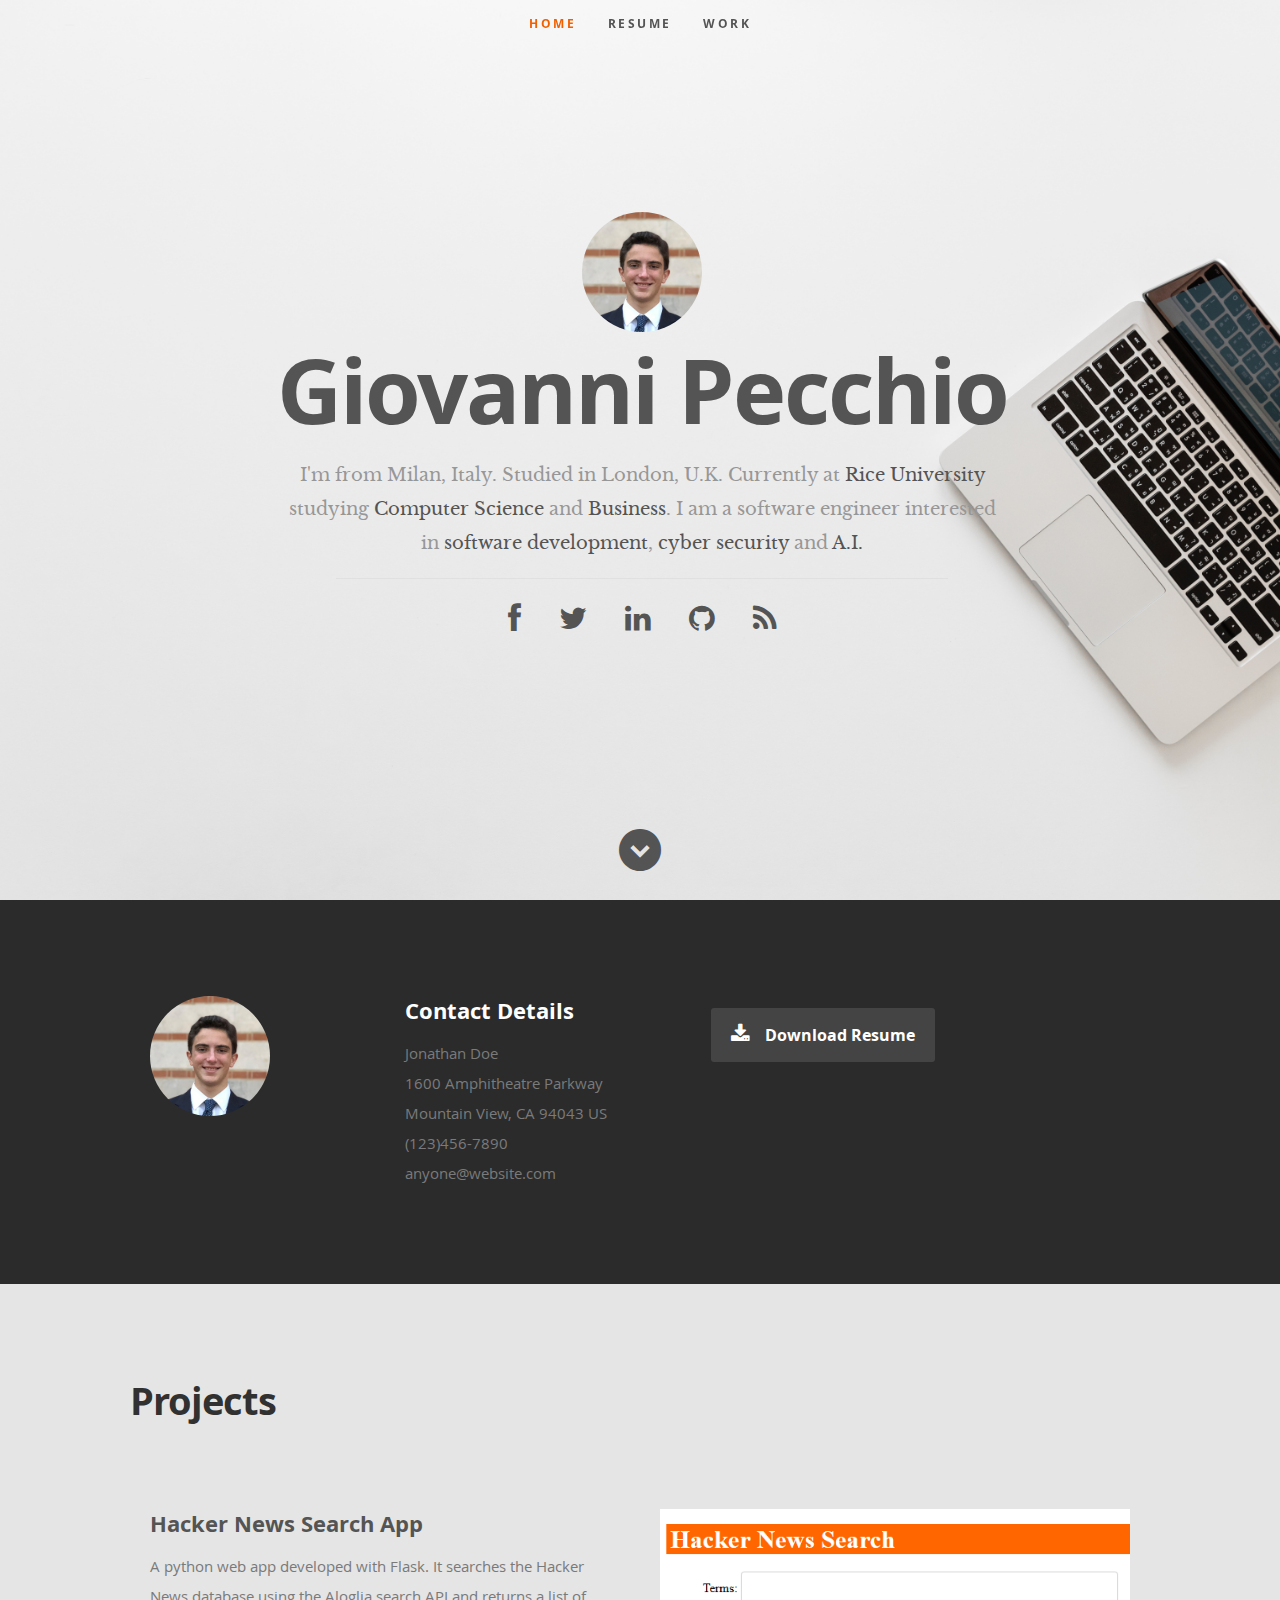
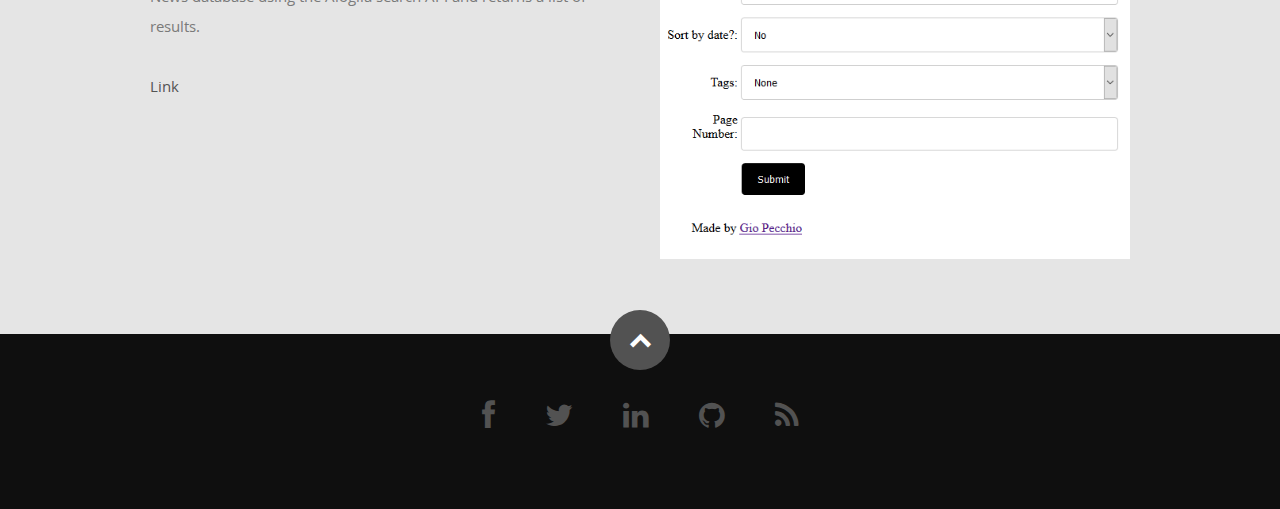
==== commit dade1f41: "upadated website and finalized it" ====
--- a/index.html
+++ b/index.html
@@ -7,7 +7,7 @@
    <!--- Basic Page Needs
    ================================================== -->
    <meta charset="utf-8">
-	<title>Ceevee - Free Responsive HTML5/CSS3 Template</title>
+	<title>Giovanni Pecchio</title>
 	<meta name="description" content="">
 	<meta name="author" content="">
 
@@ -28,7 +28,7 @@
 
    <!-- Favicons
 	================================================== -->
-	<link rel="shortcut icon" href="favicon.png" >
+	<link rel="shortcut icon" href="favicon.ico" >
 
 </head>
 
@@ -45,30 +45,26 @@
 
          <ul id="nav" class="nav">
             <li class="current"><a class="smoothscroll" href="#home">Home</a></li>
-            <li><a class="smoothscroll" href="#about">About</a></li>
-	         <li><a class="smoothscroll" href="#resume">Resume</a></li>
-            <li><a class="smoothscroll" href="#portfolio">Works</a></li>
-            <li><a class="smoothscroll" href="#testimonials">Testimonials</a></li>
-            <li><a class="smoothscroll" href="#contact">Contact</a></li>
+            <li><a class="smoothscroll" href="#about">Resume</a></li>
+            <li><a class="smoothscroll" href="#work">Work</a></li>
          </ul> <!-- end #nav -->
 
       </nav> <!-- end #nav-wrap -->
 
       <div class="row banner">
          <div class="banner-text">
-            <h1 class="responsive-headline">I'm Jonathan Doe.</h1>
-            <h3>I'm a Manila based <span>graphic designer</span>, <span>illustrator</span> and <span>webdesigner</span> creating awesome and
-            effective visual identities for companies of all sizes around the globe. Let's <a class="smoothscroll" href="#about">start scrolling</a>
-            and learn more <a class="smoothscroll" href="#about">about me</a>.</h3>
+            <img class="profile-pic"  src="images/profilepic.jpg" alt="" />
+            <h1 class="responsive-headline">Giovanni Pecchio</h1>
+            <h3>I'm from Milan, Italy. Studied in London, U.K.
+               Currently at <span>Rice University</span> studying <span>Computer Science</span> and <span>Business</span>. 
+               I am a software engineer interested in <span>software development</span>, <span>cyber security</span> and <span>A.I.</span></h3>
             <hr />
             <ul class="social">
-               <li><a href="#"><i class="fa fa-facebook"></i></a></li>
-               <li><a href="#"><i class="fa fa-twitter"></i></a></li>
-               <li><a href="#"><i class="fa fa-google-plus"></i></a></li>
-               <li><a href="#"><i class="fa fa-linkedin"></i></a></li>
-               <li><a href="#"><i class="fa fa-instagram"></i></a></li>
-               <li><a href="#"><i class="fa fa-dribbble"></i></a></li>
-               <li><a href="#"><i class="fa fa-skype"></i></a></li>
+               <li><a href="https://www.facebook.com/giopecchio" target="_blank"><i class="fa fa-facebook"></i></a></li>
+               <li><a href="https://twitter.com/GioPecchio" target="_blank"><i class="fa fa-twitter"></i></a></li>
+               <li><a href="https://www.linkedin.com/in/giovannipecchio/" target="_blank"><i class="fa fa-linkedin"></i></a></li>
+               <li><a href="https://github.com/GPecchio" target="_blank"><i class="fa fa-github"></i></a></li>
+               <li><a href="https://medium.com/@gpecchio" target="_blank"><i class="fa fa-rss"></i></a></li>
             </ul>
          </div>
       </div>
@@ -94,15 +90,7 @@
 
          <div class="nine columns main-col">
 
-            <h2>About Me</h2>
 
-            <p>Sed ut perspiciatis unde omnis iste natus error sit voluptatem accusantium doloremque laudantium, totam rem aperiam,
-            eaque ipsa quae ab illo inventore veritatis et quasi architecto beatae vitae dicta sunt explicabo. Nemo enim ipsam
-            voluptatem quia voluptas sit aspernatur aut odit aut fugit, sed quia consequuntur magni dolores eos qui ratione
-            voluptatem sequi nesciunt. Neque porro quisquam est, qui dolorem ipsum quia dolor sit amet, consectetur, adipisci velit,
-            sed quia non numquam eius modi tempora incidunt ut labore et dolore magnam aliquam quaerat voluptatem.
-            Ut enim ad minima veniam, quis nostrum exercitationem ullam corporis suscipit laboriosam.
-            </p>
 
             <div class="row">
 
@@ -122,7 +110,7 @@
 
                <div class="columns download">
                   <p>
-                     <a href="#" class="button"><i class="fa fa-download"></i>Download Resume</a>
+                     <a href="documents/resume.pdf" class="button" download="Giovanni Pecchio - Resume"><i class="fa fa-download"></i>Download Resume</a>
                   </p>
                </div>
 
@@ -134,649 +122,41 @@
 
    </section> <!-- About Section End-->
 
+   <!-- Work Section
+   ================================================== -->
+   <section id="work">
 
-   <!-- Resume Section
-   ================================================== -->
-   <section id="resume">
+      <div class="row">
 
-      <!-- Education
-      ----------------------------------------------- -->
-      <div class="row education">
-
-         <div class="three columns header-col">
-            <h1><span>Education</span></h1>
+         <div class="work-header">
+            <h1>Projects</h1>
          </div>
 
-         <div class="nine columns main-col">
+         <div class="six columns main-col">
 
-            <div class="row item">
+            <div class="row">
 
-               <div class="twelve columns">
-
-                  <h3>University of Life</h3>
-                  <p class="info">Master in Graphic Design <span>&bull;</span> <em class="date">April 2007</em></p>
-
-                  <p>
-                  Lorem ipsum dolor sit amet, consectetuer adipiscing elit. Aenean commodo ligula eget dolor. Aenean massa.
-                  Cum sociis natoque penatibus et magnis dis parturient montes, nascetur ridiculus mus. Donec quam felis,
-                  ultricies nec, pellentesque eu, pretium quis, sem. Nulla consequat massa quis enim.
-                  Donec pede justo, fringilla vel, aliquet nec, vulputate eget, arcu. Nullam dictum felis eu pede mollis pretium.
-                  </p>
+               <div class="columns contact-details">
+   
+                  <div id="project">
+                     <h3> <a href="http://hn-search-app.herokuapp.com/" target="_blank">Hacker News Search App</a></h3>
+                     <p>A python web app developed with Flask. It searches the Hacker News database using the Aloglia search API and returns a list of results.</p>
+                     <a href="http://hn-search-app.herokuapp.com/" target="_blank">Link</a>
+                  </div>
 
                </div>
 
-            </div> <!-- item end -->
+            </div> <!-- end row -->
 
-            <div class="row item">
+         </div> <!-- end .main-col -->
 
-               <div class="twelve columns">
-
-                  <h3>School of Cool Designers</h3>
-                  <p class="info">B.A. Degree in Graphic Design <span>&bull;</span> <em class="date">March 2003</em></p>
-
-                  <p>
-                  This is Photoshop's version  of Lorem Ipsum. Proin gravida nibh vel velit auctor aliquet.
-                  Aenean sollicitudin, lorem quis bibendum auctor, nisi elit consequat ipsum, nec sagittis sem
-                  nibh id elit. Duis sed odio sit amet nibh vulputate cursus a sit amet mauris. Morbi accumsan
-                  ipsum velit. Nam nec tellus a odio tincidunt auctor a ornare odio. Sed non  mauris vitae erat
-                  </p>
-
-               </div>
-
-            </div> <!-- item end -->
-
-         </div> <!-- main-col end -->
-
-      </div> <!-- End Education -->
-
-
-      <!-- Work
-      ----------------------------------------------- -->
-      <div class="row work">
-
-         <div class="three columns header-col">
-            <h1><span>Work</span></h1>
-         </div>
-
-         <div class="nine columns main-col">
-
-            <div class="row item">
-
-               <div class="twelve columns">
-
-                  <h3>Awesome Design Studio</h3>
-                  <p class="info">Senior UX Designer <span>&bull;</span> <em class="date">March 2010 - Present</em></p>
-
-                  <p>
-                  Lorem ipsum dolor sit amet, consectetuer adipiscing elit. Aenean commodo ligula eget dolor. Aenean massa.
-                  Cum sociis natoque penatibus et magnis dis parturient montes, nascetur ridiculus mus. Donec quam felis,
-                  ultricies nec, pellentesque eu, pretium quis, sem. Nulla consequat massa quis enim.
-                  Donec pede justo, fringilla vel, aliquet nec, vulputate eget, arcu. Nullam dictum felis eu pede mollis pretium.
-                  </p>
-
-               </div>
-
-            </div> <!-- item end -->
-
-            <div class="row item">
-
-               <div class="twelve columns">
-
-                  <h3>Super Cool Studio</h3>
-                  <p class="info">UX Designer <span>&bull;</span> <em class="date">March 2007 - February 2010</em></p>
-
-                  <p>
-                  This is Photoshop's version  of Lorem Ipsum. Proin gravida nibh vel velit auctor aliquet.
-                  Aenean sollicitudin, lorem quis bibendum auctor, nisi elit consequat ipsum, nec sagittis sem
-                  nibh id elit. Duis sed odio sit amet nibh vulputate cursus a sit amet mauris. Morbi accumsan
-                  ipsum velit. Nam nec tellus a odio tincidunt auctor a ornare odio. Sed non  mauris vitae erat
-                  </p>
-
-               </div>
-
-            </div> <!-- item end -->
-
-         </div> <!-- main-col end -->
-
-      </div> <!-- End Work -->
-
-
-      <!-- Skills
-      ----------------------------------------------- -->
-      <div class="row skill">
-
-         <div class="three columns header-col">
-            <h1><span>Skills</span></h1>
-         </div>
-
-         <div class="nine columns main-col">
-
-            <p>Sed ut perspiciatis unde omnis iste natus error sit voluptatem accusantium doloremque laudantium, totam rem aperiam,
-            eaque ipsa quae ab illo inventore veritatis et quasi architecto beatae vitae dicta sunt explicabo. Nemo enim ipsam
-            voluptatem quia voluptas sit aspernatur aut odit aut fugit, sed quia consequuntur magni dolores eos qui ratione
-            voluptatem sequi nesciunt.
-            </p>
-
-				<div class="bars">
-
-				   <ul class="skills">
-					   <li><span class="bar-expand photoshop"></span><em>Photoshop</em></li>
-                  <li><span class="bar-expand illustrator"></span><em>Illustrator</em></li>
-						<li><span class="bar-expand wordpress"></span><em>Wordpress</em></li>
-						<li><span class="bar-expand css"></span><em>CSS</em></li>
-						<li><span class="bar-expand html5"></span><em>HTML5</em></li>
-                  <li><span class="bar-expand jquery"></span><em>jQuery</em></li>
-					</ul>
-
-				</div><!-- end skill-bars -->
-
-			</div> <!-- main-col end -->
-
-      </div> <!-- End skills -->
-
-   </section> <!-- Resume Section End-->
-
-
-   <!-- Portfolio Section
-   ================================================== -->
-   <section id="portfolio">
-
-      <div class="row">
-
-         <div class="twelve columns collapsed">
-
-            <h1>Check Out Some of My Works.</h1>
-
-            <!-- portfolio-wrapper -->
-            <div id="portfolio-wrapper" class="bgrid-quarters s-bgrid-thirds cf">
-
-          	   <div class="columns portfolio-item">
-                  <div class="item-wrap">
-
-                     <a href="#modal-01" title="">
-                        <img alt="" src="images/portfolio/coffee.jpg">
-                        <div class="overlay">
-                           <div class="portfolio-item-meta">
-          					      <h5>Coffee</h5>
-                              <p>Illustrration</p>
-          					   </div>
-                        </div>
-                        <div class="link-icon"><i class="icon-plus"></i></div>
-                     </a>
-
-                  </div>
-          		</div> <!-- item end -->
-
-               <div class="columns portfolio-item">
-                  <div class="item-wrap">
-
-                     <a href="#modal-02" title="">
-                        <img alt="" src="images/portfolio/console.jpg">
-                        <div class="overlay">
-                           <div class="portfolio-item-meta">
-          					      <h5>Console</h5>
-                              <p>Web Development</p>
-          					   </div>
-                        </div>
-                        <div class="link-icon"><i class="icon-plus"></i></div>
-                     </a>
-
-                  </div>
-          		</div> <!-- item end -->
-
-               <div class="columns portfolio-item">
-                  <div class="item-wrap">
-
-                     <a href="#modal-03" title="">
-                        <img alt="" src="images/portfolio/judah.jpg">
-                        <div class="overlay">
-                           <div class="portfolio-item-meta">
-          					      <h5>Judah</h5>
-                              <p>Webdesign</p>
-          					   </div>
-                        </div>
-                        <div class="link-icon"><i class="icon-plus"></i></div>
-                     </a>
-
-                  </div>
-          		</div> <!-- item end -->
-
-               <div class="columns portfolio-item">
-                  <div class="item-wrap">
-
-                     <a href="#modal-04" title="">
-                        <img alt="" src="images/portfolio/into-the-light.jpg">
-                        <div class="overlay">
-                           <div class="portfolio-item-meta">
-          					      <h5>Into The Light</h5>
-                              <p>Photography</p>
-          					   </div>
-                        </div>
-                        <div class="link-icon"><i class="icon-plus"></i></div>
-                     </a>
-
-                  </div>
-          		</div> <!-- item end -->
-
-               <div class="columns portfolio-item">
-                  <div class="item-wrap">
-
-                     <a href="#modal-05" title="">
-                        <img alt="" src="images/portfolio/farmerboy.jpg">
-                        <div class="overlay">
-                           <div class="portfolio-item-meta">
-          					      <h5>Farmer Boy</h5>
-                              <p>Branding</p>
-          					   </div>
-                        </div>
-                        <div class="link-icon"><i class="icon-plus"></i></div>
-                     </a>
-
-                  </div>
-          		</div> <!-- item end -->
-
-               <div class="columns portfolio-item">
-                  <div class="item-wrap">
-
-                     <a href="#modal-06" title="">
-                        <img alt="" src="images/portfolio/girl.jpg">
-                        <div class="overlay">
-                           <div class="portfolio-item-meta">
-          					      <h5>Girl</h5>
-                              <p>Photography</p>
-          					   </div>
-                        </div>
-                        <div class="link-icon"><i class="icon-plus"></i></div>
-                     </a>
-
-                  </div>
-          		</div> <!-- item end -->
-
-               <div class="columns portfolio-item">
-                  <div class="item-wrap">
-
-                     <a href="#modal-07" title="">
-                        <img alt="" src="images/portfolio/origami.jpg">
-                        <div class="overlay">
-                           <div class="portfolio-item-meta">
-          					      <h5>Origami</h5>
-                              <p>Illustrration</p>
-          					   </div>
-                        </div>
-                        <div class="link-icon"><i class="icon-plus"></i></div>
-                     </a>
-
-                  </div>
-          		</div> <!-- item end -->
-
-               <div class="columns portfolio-item">
-                  <div class="item-wrap">
-
-                     <a href="#modal-08" title="">
-                        <img alt="" src="images/portfolio/retrocam.jpg">
-                        <div class="overlay">
-                           <div class="portfolio-item-meta">
-          					      <h5>Retrocam</h5>
-                              <p>Web Development</p>
-          					   </div>
-                        </div>
-                        <div class="link-icon"><i class="icon-plus"></i></div>
-                     </a>
-
-                  </div>
-          		</div>  <!-- item end -->
-
-            </div> <!-- portfolio-wrapper end -->
-
-         </div> <!-- twelve columns end -->
-
-
-         <!-- Modal Popup
-	      --------------------------------------------------------------- -->
-
-         <div id="modal-01" class="popup-modal mfp-hide">
-
-		      <img class="scale-with-grid" src="images/portfolio/modals/m-coffee.jpg" alt="" />
-
-		      <div class="description-box">
-			      <h4>Coffee Cup</h4>
-			      <p>Proin gravida nibh vel velit auctor aliquet. Aenean sollicitudin, lorem quis bibendum auctor, nisi elit consequat ipsum, nec sagittis sem nibh id elit.</p>
-               <span class="categories"><i class="fa fa-tag"></i>Branding, Webdesign</span>
-		      </div>
-
-            <div class="link-box">
-               <a href="http://www.behance.net">Details</a>
-		         <a class="popup-modal-dismiss">Close</a>
-            </div>
-
-	      </div><!-- modal-01 End -->
-
-         <div id="modal-02" class="popup-modal mfp-hide">
-
-		      <img class="scale-with-grid" src="images/portfolio/modals/m-console.jpg" alt="" />
-
-		      <div class="description-box">
-			      <h4>Console</h4>
-			      <p>Proin gravida nibh vel velit auctor aliquet. Aenean sollicitudin, lorem quis bibendum auctor, nisi elit consequat ipsum, nec sagittis sem nibh id elit.</p>
-               <span class="categories"><i class="fa fa-tag"></i>Branding, Web Development</span>
-		      </div>
-
-            <div class="link-box">
-               <a href="http://www.behance.net">Details</a>
-		         <a class="popup-modal-dismiss">Close</a>
-            </div>
-
-	      </div><!-- modal-02 End -->
-
-         <div id="modal-03" class="popup-modal mfp-hide">
-
-		      <img class="scale-with-grid" src="images/portfolio/modals/m-judah.jpg" alt="" />
-
-		      <div class="description-box">
-			      <h4>Judah</h4>
-			      <p>Proin gravida nibh vel velit auctor aliquet. Aenean sollicitudin, lorem quis bibendum auctor, nisi elit consequat ipsum, nec sagittis sem nibh id elit.</p>
-               <span class="categories"><i class="fa fa-tag"></i>Branding</span>
-		      </div>
-
-            <div class="link-box">
-               <a href="http://www.behance.net">Details</a>
-		         <a class="popup-modal-dismiss">Close</a>
-            </div>
-
-	      </div><!-- modal-03 End -->
-
-         <div id="modal-04" class="popup-modal mfp-hide">
-
-		      <img class="scale-with-grid" src="images/portfolio/modals/m-intothelight.jpg" alt="" />
-
-		      <div class="description-box">
-			      <h4>Into the Light</h4>
-			      <p>Proin gravida nibh vel velit auctor aliquet. Aenean sollicitudin, lorem quis bibendum auctor, nisi elit consequat ipsum, nec sagittis sem nibh id elit.</p>
-               <span class="categories"><i class="fa fa-tag"></i>Photography</span>
-		      </div>
-
-            <div class="link-box">
-               <a href="http://www.behance.net">Details</a>
-		         <a class="popup-modal-dismiss">Close</a>
-            </div>
-
-	      </div><!-- modal-04 End -->
-
-         <div id="modal-05" class="popup-modal mfp-hide">
-
-		      <img class="scale-with-grid" src="images/portfolio/modals/m-farmerboy.jpg" alt="" />
-
-		      <div class="description-box">
-			      <h4>Farmer Boy</h4>
-			      <p>Proin gravida nibh vel velit auctor aliquet. Aenean sollicitudin, lorem quis bibendum auctor, nisi elit consequat ipsum, nec sagittis sem nibh id elit.</p>
-               <span class="categories"><i class="fa fa-tag"></i>Branding, Webdesign</span>
-		      </div>
-
-            <div class="link-box">
-               <a href="http://www.behance.net">Details</a>
-		         <a class="popup-modal-dismiss">Close</a>
-            </div>
-
-	      </div><!-- modal-05 End -->
-
-         <div id="modal-06" class="popup-modal mfp-hide">
-
-		      <img class="scale-with-grid" src="images/portfolio/modals/m-girl.jpg" alt="" />
-
-		      <div class="description-box">
-			      <h4>Girl</h4>
-			      <p>Proin gravida nibh vel velit auctor aliquet. Aenean sollicitudin, lorem quis bibendum auctor, nisi elit consequat ipsum, nec sagittis sem nibh id elit.</p>
-               <span class="categories"><i class="fa fa-tag"></i>Photography</span>
-		      </div>
-
-            <div class="link-box">
-               <a href="http://www.behance.net">Details</a>
-		         <a class="popup-modal-dismiss">Close</a>
-            </div>
-
-	      </div><!-- modal-06 End -->
-
-         <div id="modal-07" class="popup-modal mfp-hide">
-
-		      <img class="scale-with-grid" src="images/portfolio/modals/m-origami.jpg" alt="" />
-
-		      <div class="description-box">
-			      <h4>Origami</h4>
-			      <p>Proin gravida nibh vel velit auctor aliquet. Aenean sollicitudin, lorem quis bibendum auctor, nisi elit consequat ipsum, nec sagittis sem nibh id elit.</p>
-               <span class="categories"><i class="fa fa-tag"></i>Branding, Illustration</span>
-		      </div>
-
-            <div class="link-box">
-               <a href="http://www.behance.net">Details</a>
-		         <a class="popup-modal-dismiss">Close</a>
-            </div>
-
-	      </div><!-- modal-07 End -->
-
-         <div id="modal-08" class="popup-modal mfp-hide">
-
-		      <img class="scale-with-grid" src="images/portfolio/modals/m-retrocam.jpg" alt="" />
-
-		      <div class="description-box">
-			      <h4>Retrocam</h4>
-			      <p>Proin gravida nibh vel velit auctor aliquet. Aenean sollicitudin, lorem quis bibendum auctor, nisi elit consequat ipsum, nec sagittis sem nibh id elit.</p>
-               <span class="categories"><i class="fa fa-tag"></i>Webdesign, Photography</span>
-		      </div>
-
-            <div class="link-box">
-               <a href="http://www.behance.net">Details</a>
-		         <a class="popup-modal-dismiss">Close</a>
-            </div>
-
-	      </div><!-- modal-01 End -->
-
-
-      </div> <!-- row End -->
-
-   </section> <!-- Portfolio Section End-->
-
-
-   <!-- Call-To-Action Section
-   ================================================== -->
-   <section id="call-to-action">
-
-      <div class="row">
-
-         <div class="two columns header-col">
-
-            <h1><span>Get Hosting.</span></h1>
-
-         </div>
-
-         <div class="seven columns">
-
-            <h2><a href="http://www.dreamhost.com/r.cgi?287326|STYLESHOUT">Host This Template on Dreamhost.</a></h2>
-            <p>Looking for an awesome and reliable webhosting? Try <a href="http://www.dreamhost.com/r.cgi?287326|STYLESHOUT"><span>DreamHost</span></a>.
-					Get <span>$50 off</span> when you sign up with the promocode <span>STYLESHOUT</span>. 
-					<!-- Simply type	the promocode in the box labeled “Promo Code” when placing your order. --></p>
-
-         </div>
-
-         <div class="three columns action">
-
-            <a href="http://www.dreamhost.com/r.cgi?287326|STYLESHOUT" class="button">Sign Up Now</a>
-
+         <div class="six columns">
+               <a href="http://hn-search-app.herokuapp.com/" target="_blank"><img src="images/hn-screenshot.png" alt=""></a>
          </div>
 
       </div>
 
-   </section> <!-- Call-To-Action Section End-->
-
-
-   <!-- Testimonials Section
-   ================================================== -->
-   <section id="testimonials">
-
-      <div class="text-container">
-
-         <div class="row">
-
-            <div class="two columns header-col">
-
-               <h1><span>Client Testimonials</span></h1>
-
-            </div>
-
-            <div class="ten columns flex-container">
-
-               <div class="flexslider">
-
-                  <ul class="slides">
-
-                     <li>
-                        <blockquote>
-                           <p>Your work is going to fill a large part of your life, and the only way to be truly satisfied is
-                           to do what you believe is great work. And the only way to do great work is to love what you do.
-                           If you haven't found it yet, keep looking. Don't settle. As with all matters of the heart, you'll know when you find it.
-                           </p>
-                           <cite>Steve Jobs</cite>
-                        </blockquote>
-                     </li> <!-- slide ends -->
-
-                     <li>
-                        <blockquote>
-                           <p>This is Photoshop's version  of Lorem Ipsum. Proin gravida nibh vel velit auctor aliquet.
-                           Aenean sollicitudin, lorem quis bibendum auctor, nisi elit consequat ipsum, nec sagittis sem
-                           nibh id elit. Duis sed odio sit amet nibh vulputate cursus a sit amet mauris.
-                           </p>
-                           <cite>Mr. Adobe</cite>
-                        </blockquote>
-                     </li> <!-- slide ends -->
-
-                  </ul>
-
-               </div> <!-- div.flexslider ends -->
-
-            </div> <!-- div.flex-container ends -->
-
-         </div> <!-- row ends -->
-
-       </div>  <!-- text-container ends -->
-
-   </section> <!-- Testimonials Section End-->
-
-
-   <!-- Contact Section
-   ================================================== -->
-   <section id="contact">
-
-         <div class="row section-head">
-
-            <div class="two columns header-col">
-
-               <h1><span>Get In Touch.</span></h1>
-
-            </div>
-
-            <div class="ten columns">
-
-                  <p class="lead">Sed ut perspiciatis unde omnis iste natus error sit voluptatem accusantium doloremque laudantium, totam rem aperiam,
-                  eaque ipsa quae ab illo inventore veritatis et quasi architecto beatae vitae dicta sunt explicabo. Nemo enim ipsam
-                  voluptatem quia voluptas sit aspernatur aut odit aut fugit.
-                  </p>
-
-            </div>
-
-         </div>
-
-         <div class="row">
-
-            <div class="eight columns">
-
-               <!-- form -->
-               <form action="" method="post" id="contactForm" name="contactForm">
-					<fieldset>
-
-                  <div>
-						   <label for="contactName">Name <span class="required">*</span></label>
-						   <input type="text" value="" size="35" id="contactName" name="contactName">
-                  </div>
-
-                  <div>
-						   <label for="contactEmail">Email <span class="required">*</span></label>
-						   <input type="text" value="" size="35" id="contactEmail" name="contactEmail">
-                  </div>
-
-                  <div>
-						   <label for="contactSubject">Subject</label>
-						   <input type="text" value="" size="35" id="contactSubject" name="contactSubject">
-                  </div>
-
-                  <div>
-                     <label for="contactMessage">Message <span class="required">*</span></label>
-                     <textarea cols="50" rows="15" id="contactMessage" name="contactMessage"></textarea>
-                  </div>
-
-                  <div>
-                     <button class="submit">Submit</button>
-                     <span id="image-loader">
-                        <img alt="" src="images/loader.gif">
-                     </span>
-                  </div>
-
-					</fieldset>
-				   </form> <!-- Form End -->
-
-               <!-- contact-warning -->
-               <div id="message-warning"> Error boy</div>
-               <!-- contact-success -->
-				   <div id="message-success">
-                  <i class="fa fa-check"></i>Your message was sent, thank you!<br>
-				   </div>
-
-            </div>
-
-
-            <aside class="four columns footer-widgets">
-
-               <div class="widget widget_contact">
-
-					   <h4>Address and Phone</h4>
-					   <p class="address">
-						   Jonathan Doe<br>
-						   1600 Amphitheatre Parkway <br>
-						   Mountain View, CA 94043 US<br>
-						   <span>(123) 456-7890</span>
-					   </p>
-
-				   </div>
-
-               <div class="widget widget_tweets">
-
-                  <h4 class="widget-title">Latest Tweets</h4>
-
-                  <ul id="twitter">
-                     <li>
-                        <span>
-                        This is Photoshop's version  of Lorem Ipsum. Proin gravida nibh vel velit auctor aliquet.
-                        Aenean sollicitudin, lorem quis bibendum auctor, nisi elit consequat ipsum
-                        <a href="#">http://t.co/CGIrdxIlI3</a>
-                        </span>
-                        <b><a href="#">2 Days Ago</a></b>
-                     </li>
-                     <li>
-                        <span>
-                        Sed ut perspiciatis unde omnis iste natus error sit voluptatem accusantium doloremque laudantium, totam rem aperiam,
-                        eaque ipsa quae ab illo inventore veritatis et quasi
-                        <a href="#">http://t.co/CGIrdxIlI3</a>
-                        </span>
-                        <b><a href="#">3 Days Ago</a></b>
-                     </li>
-                  </ul>
-
-		         </div>
-
-            </aside>
-
-      </div>
-
-   </section> <!-- Contact Section End-->
-
+   </section> <!-- About Section End-->
 
    <!-- footer
    ================================================== -->
@@ -787,18 +167,11 @@
          <div class="twelve columns">
 
             <ul class="social-links">
-               <li><a href="#"><i class="fa fa-facebook"></i></a></li>
-               <li><a href="#"><i class="fa fa-twitter"></i></a></li>
-               <li><a href="#"><i class="fa fa-google-plus"></i></a></li>
-               <li><a href="#"><i class="fa fa-linkedin"></i></a></li>
-               <li><a href="#"><i class="fa fa-instagram"></i></a></li>
-               <li><a href="#"><i class="fa fa-dribbble"></i></a></li>
-               <li><a href="#"><i class="fa fa-skype"></i></a></li>
-            </ul>
-
-            <ul class="copyright">
-               <li>&copy; Copyright 2014 CeeVee</li>
-               <li>Design by <a title="Styleshout" href="http://www.styleshout.com/">Styleshout</a></li>   
+                  <li><a href="https://www.facebook.com/giopecchio" target="_blank"><i class="fa fa-facebook"></i></a></li>
+                  <li><a href="https://twitter.com/GioPecchio" target="_blank"><i class="fa fa-twitter"></i></a></li>
+                  <li><a href="https://www.linkedin.com/in/giovannipecchio/" target="_blank"><i class="fa fa-linkedin"></i></a></li>
+                  <li><a href="https://github.com/GPecchio" target="_blank"><i class="fa fa-github"></i></a></li>
+                  <li><a href="https://medium.com/@gpecchio" target="_blank"><i class="fa fa-rss"></i></a></li>
             </ul>
 
          </div>
--- a/css/layout.css
+++ b/css/layout.css
@@ -9,10 +9,7 @@
    a. General Styles
    b. Header Styles
    c. About Section
-   d. Resume Section
    e. Portfolio Section
-   f. Call To Action Section
-   g. Testimonials Section
    h. Contact Section
    i. Footer
 
@@ -33,7 +30,7 @@
    height: 800px;
    min-height: 500px;
    width: 100%;
-   background: #161415 url(../images/header-background.jpg) no-repeat top center;
+   background: white url(../images/header-background.jpg) no-repeat top center;
    background-size: cover !important;
 	-webkit-background-size: cover !important;
    text-align: center;
@@ -52,28 +49,26 @@
    vertical-align: middle;
    margin: 0 auto;
    width: 85%;
-   padding-bottom: 30px;s
+   padding-bottom: 30px;
    text-align: center;
 }
 
 header .banner-text { width: 100%; }
 header .banner-text h1 {
    font: 90px/1.1em 'opensans-bold', sans-serif;
-   color: #fff;
+   color: #545454;
    letter-spacing: -2px;
    margin: 0 auto 18px auto;
-   text-shadow: 0px 1px 3px rgba(0, 0, 0, .8);
 }
 header .banner-text h3 {
    font: 18px/1.9em 'librebaskerville-regular', serif;
-   color: #A8A8A8;
+   color: #979797;
    margin: 0 auto;
    width: 70%;
-   text-shadow: 0px 1px 2px rgba(0, 0, 0, .5);
 }
 header .banner-text h3 span,
 header .banner-text h3 a {
-   color: #fff;
+   color: #545454;
 }
 header .banner-text hr {
    width: 60%;
@@ -81,20 +76,25 @@
    border-color: #2F2D2E;
    border-color: rgba(150, 150, 150, .1);
 }
+header .profile-pic {
+   position: relative;
+   width: 120px;
+   height: 120px;
+   border-radius: 100%;
+}
 
 /* header social links */
 header .social {
    margin: 24px 0;
    padding: 0;
    font-size: 30px;
-   text-shadow: 0px 1px 2px rgba(0, 0, 0, .8);
 }
 header .social li {
    display: inline-block;
    margin: 0 15px;
    padding: 0;
 }
-header .social li a { color: #fff; }
+header .social li a { color: #545454; }
 header .social li a:hover { color: #11ABB0; }
 
 /* scrolldown link */
@@ -103,13 +103,12 @@
    bottom: 30px;
    left: 50%;
    margin-left: -29px;
-   color: #fff;
+   color: #545454;
    display: block;
    height: 42px;
    width: 42px;
    font-size: 42px;
    line-height: 42px;
-   color: #fff;
    border-radius: 100%;
 
    -webkit-transition: all .3s ease-in-out;
@@ -169,7 +168,7 @@
    line-height: 32px;
 	text-decoration: none;
    text-align: left;
-   color: #fff;
+   color: #545454;
 
 	-webkit-transition: color .2s ease-in-out;
 	-moz-transition: color .2s ease-in-out;
@@ -230,695 +229,33 @@
    font-size: 20px;
 }
 
-
-/* ------------------------------------------------------------------ */
-/* d. Resume Section
-/* ------------------------------------------------------------------ */
-
-#resume {
-   background: #fff;
-   padding-top: 90px;
-   padding-bottom: 72px;
-   overflow: hidden;
-}
-
-#resume a, #resume a:visited  { color: #11ABB0; }
-#resume a:hover, #resume a:focus { color: #313131; }
-
-#resume h1 {
-   font: 18px/24px 'opensans-bold', sans-serif;
-   text-transform: uppercase;
-   letter-spacing: 1px;
-}
-#resume h1 span {
-   border-bottom: 3px solid #11ABB0;
-   padding-bottom: 6px;
-}
-#resume h3 {
-   font: 25px/30px 'opensans-bold', sans-serif;
-}
-
-#resume .header-col { padding-top: 9px; }
-#resume .main-col { padding-right: 10%; }
-
-.education, .work {
-   margin-bottom: 48px;
-   padding-bottom: 24px;
-   border-bottom: 1px solid #E8E8E8;
-}
-#resume .info {
-   font: 16px/24px 'librebaskerville-italic', serif;
-   color: #6E7881;
-   margin-bottom: 18px;
-   margin-top: 9px;
-}
-#resume .info span {
-   margin-right: 5px;
-   margin-left: 5px;
-}
-#resume .date {
-   font: 15px/24px 'opensans-regular', sans-serif;
-   margin-top: 6px;
-}
-
-/*----------------------------------------------*/
-/*	Skill Bars
-/*----------------------------------------------*/
-
-.bars {
-	width: 95%;
-	float: left;
-	padding: 0;
-	text-align: left;
-}
-.bars .skills {
-  	margin-top: 36px;
-   list-style: none;
-}
-.bars li {
-   position: relative;
-  	margin-bottom: 60px;
-  	background: #ccc;
-  	height: 42px;
-  	border-radius: 3px;
-}
-.bars li em {
-	font: 15px 'opensans-bold', sans-serif;
-   color: #313131;
-	text-transform: uppercase;
-   letter-spacing: 2px;
-	font-weight: normal;
-   position: relative;
-	top: -36px;
-}
-.bar-expand {
-   position: absolute;
-   left: 0;
-   top: 0;
-
-   margin: 0;
-   padding-right: 24px;
-  	background: #313131;
-   display: inline-block;
-  	height: 42px;
-   line-height: 42px;
-   border-radius: 3px 0 0 3px;
-}
-
-.photoshop {
-  	width: 60%;
-  	-moz-animation: photoshop 2s ease;
-  	-webkit-animation: photoshop 2s ease;
-}
-.illustrator {
-  	width: 55%;
-  	-moz-animation: illustrator 2s ease;
-  	-webkit-animation: illustrator 2s ease;
-}
-.wordpress {
-  	width: 50%;
-  	-moz-animation: wordpress 2s ease;
-  	-webkit-animation: wordpress 2s ease;
-}
-.css {
-  	width: 90%;
-  	-moz-animation: css 2s ease;
-  	-webkit-animation: css 2s ease;
-}
-.html5 {
-  	width: 80%;
-  	-moz-animation: html5 2s ease;
-  	-webkit-animation: html5 2s ease;
-}
-.jquery {
-  	width: 50%;
-  	-moz-animation: jquery 2s ease;
-  	-webkit-animation: jquery 2s ease;
-}
-
-@-moz-keyframes photoshop {
-  0%   { width: 0px;  }
-  100% { width: 60%;  }
-}
-@-moz-keyframes illustrator {
-  0%   { width: 0px;  }
-  100% { width: 55%;  }
-}
-@-moz-keyframes wordpress {
-  0%   { width: 0px;  }
-  100% { width: 50%;  }
-}
-@-moz-keyframes css {
-  0%   { width: 0px;  }
-  100% { width: 90%;  }
-}
-@-moz-keyframes html5 {
-  0%   { width: 0px;  }
-  100% { width: 80%;  }
-}
-@-moz-keyframes jquery {
-  0%   { width: 0px;  }
-  100% { width: 50%;  }
-}
-
-@-webkit-keyframes photoshop {
-  0%   { width: 0px;  }
-  100% { width: 60%;  }
-}
-@-webkit-keyframes illustrator {
-  0%   { width: 0px;  }
-  100% { width: 55%;  }
-}
-@-webkit-keyframes wordpress {
-  0%   { width: 0px;  }
-  100% { width: 50%;  }
-}
-@-webkit-keyframes css {
-  0%   { width: 0px;  }
-  100% { width: 90%;  }
-}
-@-webkit-keyframes html5 {
-  0%   { width: 0px;  }
-  100% { width: 80%;  }
-}
-@-webkit-keyframes jquery {
-  0%   { width: 0px;  }
-  100% { width: 50%;  }
-}
-
-/* ------------------------------------------------------------------ */
-/* e. Portfolio Section
-/* ------------------------------------------------------------------ */
-
-#portfolio {
-   background: #ebeeee;
-   padding-top: 90px;
-   padding-bottom: 60px;
-}
-#portfolio h1 {
-   font: 15px/24px 'opensans-semibold', sans-serif;
-   text-transform: uppercase;
-   letter-spacing: 1px;
-   text-align: center;
-   margin-bottom: 48px;
-   color: #95A3A3;
-}
-
-/* Portfolio Content */
-#portfolio-wrapper .columns { margin-bottom: 36px; }
-.portfolio-item .item-wrap {
-   background: #fff;
-   overflow: hidden;
-   position: relative;
-
-   -webkit-transition: all 0.3s ease-in-out;
-	-moz-transition: all 0.3s ease-in-out;
-	-o-transition: all 0.3s ease-in-out;
-	-ms-transition: all 0.3s ease-in-out;
-	transition: all 0.3s ease-in-out;
-}
-.portfolio-item .item-wrap a {
-   display: block;
-   cursor: pointer;
-}
-
-/* overlay */
-.portfolio-item .item-wrap .overlay {
-   position: absolute;
-   left: 0;
-   top: 0;
-   width: 100%;
-   height: 100%;
-
-	opacity: 0;
-	-moz-opacity: 0;
-	filter:alpha(opacity=0);
-
-   -webkit-transition: opacity 0.3s ease-in-out;
-	-moz-transition: opacity 0.3s ease-in-out;
-	-o-transition: opacity 0.3s ease-in-out;
-	transition: opacity 0.3s ease-in-out;
-
-   background: url(../images/overlay-bg.png) repeat;
-}
-.portfolio-item .item-wrap .link-icon {
-   display: block;
-   color: #fff;
-   height: 30px;
-   width: 30px;
-   font-size: 18px;
-   line-height: 30px;
-   text-align: center;
-
-   opacity: 0;
-	-moz-opacity: 0;
-	filter:alpha(opacity=0);
-
-   -webkit-transition: opacity 0.3s ease-in-out;
-	-moz-transition: opacity 0.3s ease-in-out;
-	-o-transition: opacity 0.3s ease-in-out;
-	transition: opacity 0.3s ease-in-out;
-
-   position: absolute;
-   top: 50%;
-   left: 50%;
-   margin-left: -15px;
-   margin-top: -15px;
-}
-.portfolio-item .item-wrap img {
-   vertical-align: bottom;
-}
-.portfolio-item .portfolio-item-meta { padding: 18px }
-.portfolio-item .portfolio-item-meta h5 {
-   font: 14px/21px 'opensans-bold', sans-serif;
-   color: #fff;
-}
-.portfolio-item .portfolio-item-meta p {
-   font: 12px/18px 'opensans-light', sans-serif;
-   color: #c6c7c7;
-   margin-bottom: 0;
-}
-
-/* on hover */
-.portfolio-item:hover .overlay {
-	opacity: 1;
-	-moz-opacity: 1;
-	filter:alpha(opacity=100);
-}
-.portfolio-item:hover .link-icon {
-   opacity: 1;
-	-moz-opacity: 1;
-	filter:alpha(opacity=100);
-}
-
-/* popup modal */
-.popup-modal {
-	max-width: 550px;
-	background: #fff;
-	position: relative;
-	margin: 0 auto;
-}
-.popup-modal .description-box { padding: 12px 36px 18px 36px; }
-.popup-modal .description-box h4 {
-   font: 15px/24px 'opensans-bold', sans-serif;
-	margin-bottom: 12px;
-   color: #111;
-}
-.popup-modal .description-box p {
-	font: 14px/24px 'opensans-regular', sans-serif;
-   color: #A1A1A1;
-   margin-bottom: 12px;
-}
-.popup-modal .description-box .categories {
-   font: 11px/21px 'opensans-light', sans-serif;
-   color: #A1A1A1;
-   text-transform: uppercase;
-   letter-spacing: 2px;
-   display: block;
-   text-align: left;
-}
-.popup-modal .description-box .categories i {
-   margin-right: 8px;
-}
-.popup-modal .link-box {
-   padding: 18px 36px;
-   background: #111;
-   text-align: left;
-}
-.popup-modal .link-box a {
-   color: #fff;
-	font: 11px/21px 'opensans-bold', sans-serif;
-	text-transform: uppercase;
-   letter-spacing: 3px;
-   cursor: pointer;
-}
-.popup-modal a:hover {	color: #00CCCC; }
-.popup-modal a.popup-modal-dismiss { margin-left: 24px; }
-
-
-/* fadein/fadeout effect for modal popup
-/* ------------------------------------------------------------------ */
-
-/* content at start */
-.mfp-fade.mfp-wrap .mfp-content .popup-modal {
-   opacity: 0;
-   -webkit-transition: all 200ms ease-in-out;
-	-moz-transition: all 200ms ease-in-out;
-	-o-transition: all 200ms ease-in-out;
-	-ms-transition: all 200ms ease-in-out;
-   transition: all 200ms ease-in-out;
-}
-/* content fadein */
-.mfp-fade.mfp-wrap.mfp-ready .mfp-content .popup-modal {
-   opacity: 1;
-}
-/* content fadeout */
-.mfp-fade.mfp-wrap.mfp-removing .mfp-content .popup-modal {
-   opacity: 0;
-}
-
-/* ------------------------------------------------------------------ */
-/* f. Call To Action Section
-/* ------------------------------------------------------------------ */
-
-#call-to-action {
-   background: #212121;
-   padding-top: 66px;
-   padding-bottom: 48px;
-}
-#call-to-action h1 {
-   font: 18px/24px 'opensans-bold', sans-serif;
-   text-transform: uppercase;
-   letter-spacing: 3px;
-   color: #fff;
-}
-#call-to-action h1 span { display: none; }
-#call-to-action .header-col h1:before {
-   font-family: 'FontAwesome';
-   content: "\f0ac";
-	padding-right: 10px;
-	font-size: 72px;
-   line-height: 72px;
-   text-align: left;
-   float: left;
-   color: #fff;
-}
-#call-to-action .action {
-   margin-top: 12px;
-}
-#call-to-action h2 {
-   font: 28px/36px 'opensans-bold', sans-serif;
-   color: #EBEEEE;
-   margin-bottom: 6px;
-}
-#call-to-action h2 a {
-   color: inherit;
-}
-#call-to-action p {
-   color: #636363;
-   font-size: 17px;
-}
-/*#
-call-to-action .button {
-	color:#fff;
-   background: #0D0D0D;
-}
-*/
-#call-to-action .button:hover,
-#call-to-action .button:active {
-   background: #FFFFFF;
-   color: #0D0D0D;
-}
-#call-to-action p span {
-	font-family: 'opensans-semibold', sans-serif; 
-	color: #D8D8D8;
-}
-
-/* ------------------------------------------------------------------
-/* g. Testimonials
-/* ------------------------------------------------------------------ */
-
-#testimonials {
-   background: #1F1F1F url(../images/testimonials-bg.jpg) no-repeat center center;
-   background-size: cover !important;
-	-webkit-background-size: cover !important;
-   background-attachment: fixed;
-
-   position: relative;
-   min-height: 200px;
-   width: 100%;
-   overflow: hidden;
-}
-#testimonials .text-container {
+/* ------------------------------------------------------------------ */
+/* e. Work Section
+/* ------------------------------------------------------------------ */
+
+#work {
+   background: #e5e5e5;
    padding-top: 96px;
    padding-bottom: 66px;
-}
-#testimonials h1 {
-   font: 18px/24px 'opensans-bold', sans-serif;   
-   text-transform: uppercase;
-   letter-spacing: 3px;
-   color: #fff;
-}
-#testimonials h1 span { display: none; }
-#testimonials .header-col { padding-top: 9px; }
-#testimonials .header-col h1:before {
-   font-family: 'FontAwesome';
-   content: "\f10d";
-	padding-right: 10px;
-	font-size: 72px;
-   line-height: 72px;
-   text-align: left;
-   float: left;
-   color: #fff;
-}
-
-/*	Blockquotes */
-#testimonials blockquote {
-   margin: 0 0px 30px 0px;
-   padding-left: 0;
-   position: relative;
-   text-shadow: 0px 1px 3px rgba(0, 0, 0, 1);
-}
-#testimonials blockquote:before { content: none; }
-#testimonials blockquote p {
-   font-family: 'librebaskerville-italic', serif;
-   padding: 0;
-   font-size: 24px;
-   line-height: 48px;
-   color: #fff
-}
-#testimonials blockquote cite {
-   display: block;
-   font-size: 12px;
-   font-style: normal;
-   line-height: 18px;
-   color: #fff;
-}
-#testimonials blockquote cite:before { content: "\2014 \0020"; }
-#testimonials blockquote cite a,
-#testimonials blockquote cite a:visited { color: #8B9798; border: none }
-
-/* Flex Slider
-/* ------------------------------------------------------------------ */
-
-/* Reset */
-.flexslider a:active,
-.flexslider a:focus  { outline: none; }
-.slides,
-.flex-control-nav,
-.flex-direction-nav { margin: 0; padding: 0; list-style: none; }
-.slides li { margin: 0; padding: 0;}
-
-/* Necessary Styles */
-.flexslider {
-   position: relative;
-   zoom: 1;
-   margin: 0;
-   padding: 0;
-}
-.flexslider .slides { zoom: 1; }
-.flexslider .slides > li { position: relative; }
-
-/* Hide the slides before the JS is loaded. Avoids image jumping */
-.flexslider .slides > li { display: none; -webkit-backface-visibility: hidden; }
-/* Suggested container for slide animation setups. Can replace this with your own */
-.flex-container { zoom: 1; position: relative; }
-
-/* Clearfix for .slides */
-.slides:before,
-.slides:after {
-   content: " ";
-   display: table;
-}
-.slides:after {
-   clear: both;
-}
-
-/* No JavaScript Fallback */
-/* If you are not using another script, such as Modernizr, make sure you
- * include js that eliminates this class on page load */
-.no-js .slides > li:first-child { display: block; }
-
-/* Slider Styles */
-.slides { zoom: 1; }
-.slides > li {
-   /*margin-right: 5px; */
    overflow: hidden;
 }
 
-/* Control Nav */
-.flex-control-nav {
-    width: 100%;
-    position: absolute;
-    bottom: -20px;
-    text-align: left;
-}
-.flex-control-nav li {
-    margin: 0 6px;
-    display: inline-block;
-    zoom: 1;
-    *display: inline;
-}
-.flex-control-paging li a {
-    width: 12px;
-    height: 12px;
-    display: block;
-    background: #ddd;
-    background: rgba(255, 255, 255, .3);
-    cursor: pointer;
-    text-indent: -9999px;
-    -webkit-border-radius: 20px;
-    -moz-border-radius: 20px;
-    -o-border-radius: 20px;
-    border-radius: 20px;
-    box-shadow: inset 0 0 3px rgba(255, 255, 255, .3);
-}
-.flex-control-paging li a:hover {
-    background: #CCC;
-    background: rgba(255, 255, 255, .7);
-}
-.flex-control-paging li a.flex-active {
-    background: #fff;
-    background: rgba(255, 255, 255, .9);
-    cursor: default;
-}
-
-/* ------------------------------------------------------------------ */
-/* h. Contact Section
-/* ------------------------------------------------------------------ */
-
-#contact {
-   background: #191919;
-   padding-top: 96px;
-   padding-bottom: 102px;
-   color: #636363;
-}
-#contact .section-head { margin-bottom: 42px; }
-
-#contact a, #contact a:visited  { color: #11ABB0; }
-#contact a:hover, #contact a:focus { color: #fff; }
-
-#contact h1 {
-   font: 18px/24px 'opensans-bold', sans-serif;
-   text-transform: uppercase;
-   letter-spacing: 3px;
-   color: #EBEEEE;
-   margin-bottom: 6px;
-}
-#contact h1 span { display: none; }
-#contact h1:before {
-   font-family: 'FontAwesome';
-   content: "\f0e0";
-	padding-right: 10px;
-	font-size: 72px;
-   line-height: 72px;
-   text-align: left;
-   float: left;
-   color: #ebeeee;
-}
-
-#contact h4 {
-   font: 16px/24px 'opensans-bold', sans-serif;
-   color: #EBEEEE;
-   margin-bottom: 6px;
-}
-#contact p.lead {
-   font: 18px/36px 'opensans-light', sans-serif;
-   padding-right: 3%;
-}
-#contact .header-col { padding-top: 6px; }
-
-
-/* contact form */
-#contact form { margin-bottom: 30px; }
-#contact label {
-   font: 15px/24px 'opensans-bold', sans-serif;
-   margin: 12px 0;
-   color: #EBEEEE;
-	display: inline-block;
-	float: left;
-   width: 26%;
-}
-#contact input,
-#contact textarea,
-#contact select {
-   padding: 18px 20px;
-	color: #eee;
-	background: #373233;
-	margin-bottom: 42px;
-	border: 0;
-	outline: none;
-   font-size: 15px;
-   line-height: 24px;
-   width: 65%;
-}
-#contact input:focus,
-#contact textarea:focus,
-#contact select:focus {
-	color: #fff;
-	background-color: #11ABB0;
-}
-#contact button.submit {
-	text-transform: uppercase;
-	letter-spacing: 3px;
-	color:#fff;
-   background: #0D0D0D;
-	border: none;
-   cursor: pointer;
-   height: auto;
-   display: inline-block;
-	border-radius: 3px;
-   margin-left: 26%;
-}
-#contact button.submit:hover {
-	color: #0D0D0D;
-	background: #fff;
-}
-#contact span.required {
-	color: #11ABB0;
-	font-size: 13px;
-}
-#message-warning, #message-success {
-   display: none;
-	background: #0F0F0F;
-	padding: 24px 24px;
-	margin-bottom: 36px;
-   width: 65%;
-   margin-left: 26%;
-}
-#message-warning { color: #D72828; }
-#message-success { color: #11ABB0; }
-
-#message-warning i,
-#message-success i {
-   margin-right: 10px;
-}
-#image-loader {
-   display: none;
-   position: relative;
-   left: 18px;
-   top: 17px;
-}
-
-
-/* Twitter Feed */
-#twitter {
-   margin-top: 12px;
-   padding: 0;
-}
-#twitter li {
-   margin: 6px 0px 12px 0;
+#work .work-header {
+   padding-bottom: 5em;
+}
+
+#work a, #work a:visited  { color: #545454; }
+#work a:hover, #work a:focus { color: #11ABB0; }
+
+#work h2 {
+   font: 22px/30px 'opensans-bold', sans-serif;
+   color: #545454;
+   margin-bottom: 12px;
+}
+#work p {
    line-height: 30px;
-}
-#twitter li span {
-   display: block;
-}
-#twitter li b a {
-   font: 13px/36px 'opensans-regular', Sans-serif;
-   color: #474747 !important;
-   border: none;
-}
-
+   color: #7A7A7A;
+}
 
 /* ------------------------------------------------------------------ */
 /* i. Footer
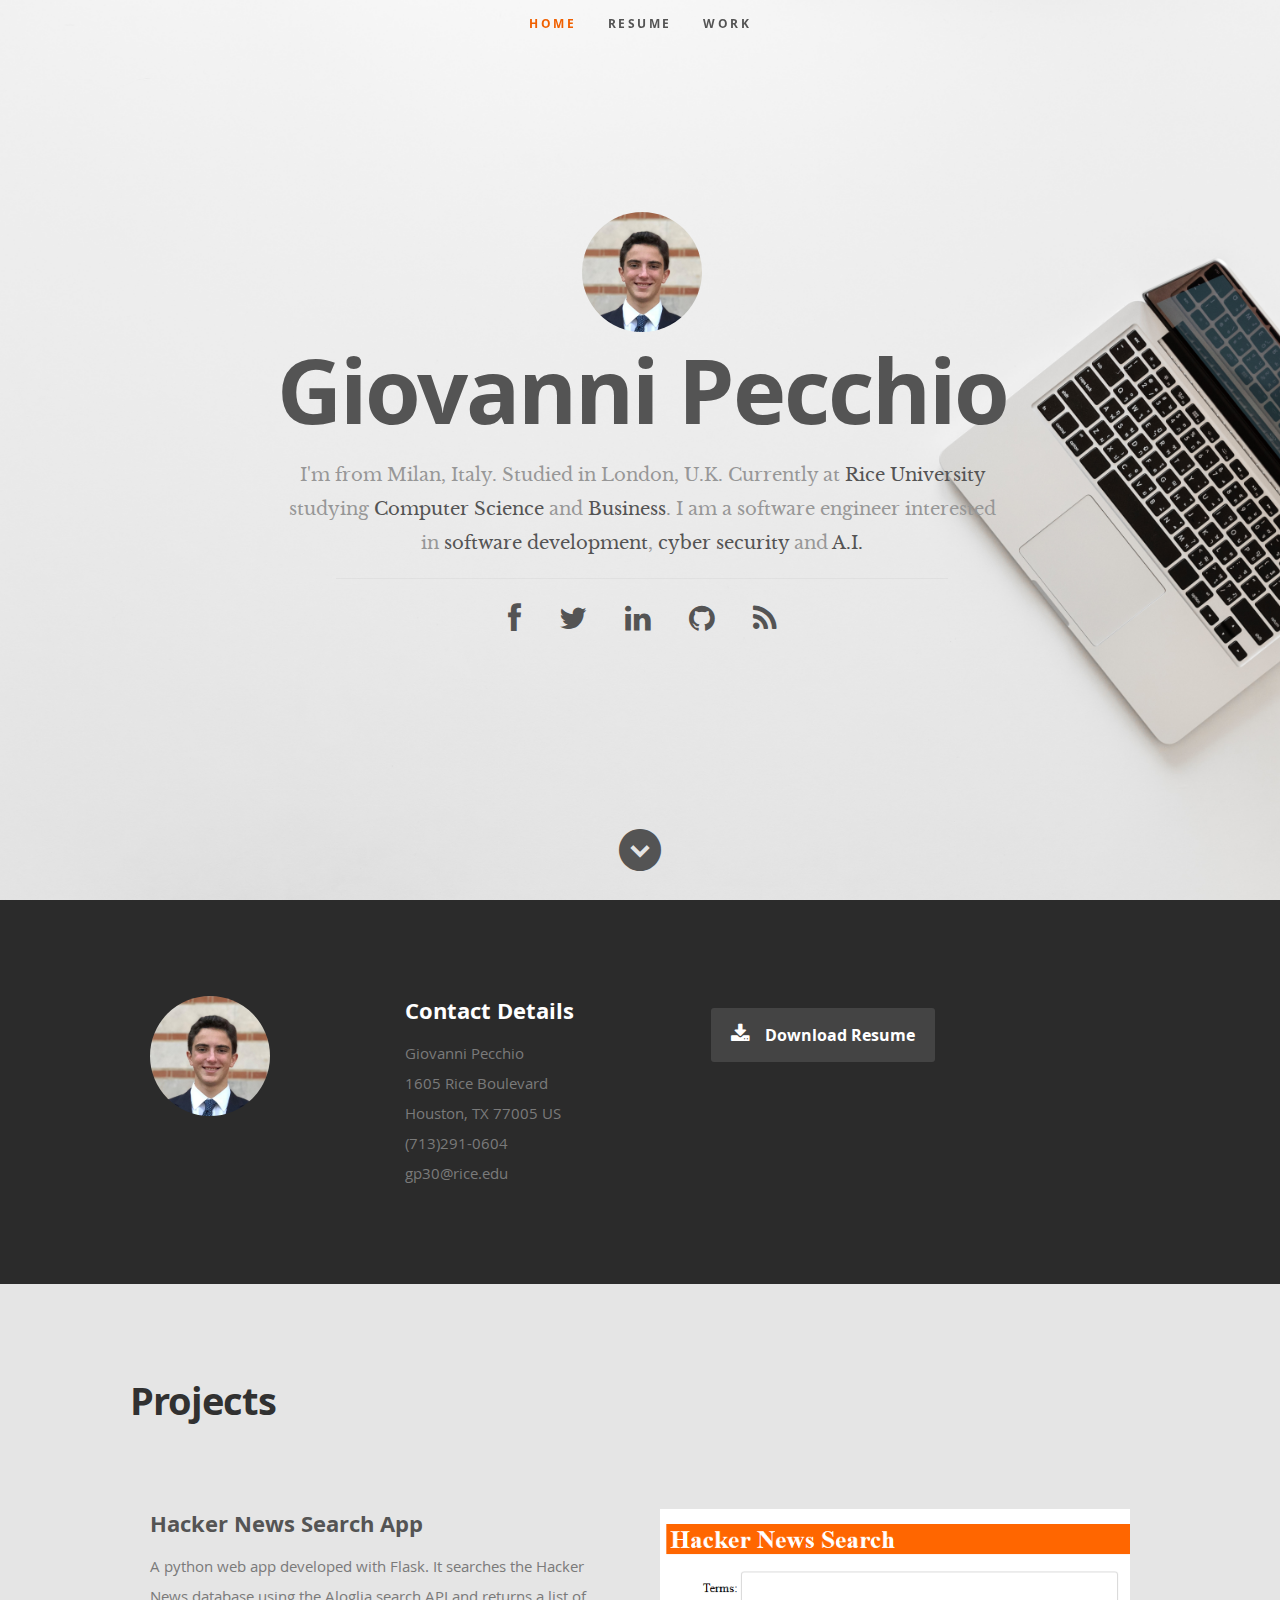
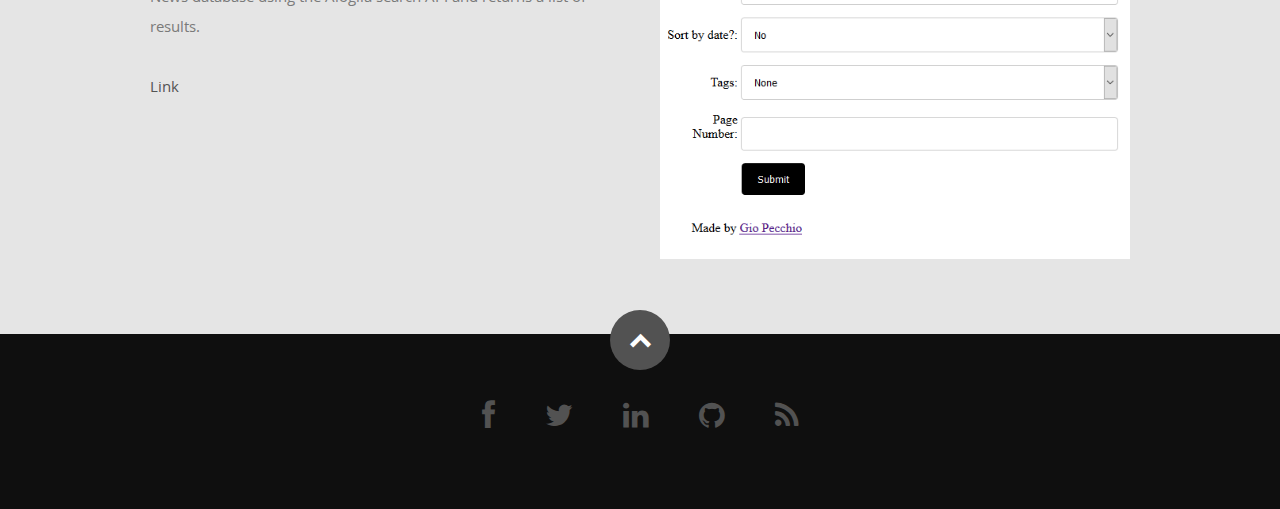
==== commit 86d988ea: "changed link to resume" ====
--- a/index.html
+++ b/index.html
@@ -98,19 +98,19 @@
 
                   <h2>Contact Details</h2>
                   <p class="address">
-						   <span>Jonathan Doe</span><br>
-						   <span>1600 Amphitheatre Parkway<br>
-						         Mountain View, CA 94043 US
+						   <span>Giovanni Pecchio</span><br>
+						   <span>1605 Rice Boulevard<br>
+						         Houston, TX 77005 US
                      </span><br>
-						   <span>(123)456-7890</span><br>
-                     <span>anyone@website.com</span>
+						   <span>(713)291-0604</span><br>
+                     <span>gp30@rice.edu</span>
 					   </p>
 
                </div>
 
                <div class="columns download">
                   <p>
-                     <a href="documents/resume.pdf" class="button" download="Giovanni Pecchio - Resume"><i class="fa fa-download"></i>Download Resume</a>
+                     <a href="documents/Giovanni Pecchio Resume.pdf" class="button" download="Giovanni Pecchio - Resume"><i class="fa fa-download"></i>Download Resume</a>
                   </p>
                </div>
 
@@ -196,4 +196,4 @@
 
 </body>
 
-</html>+</html>
